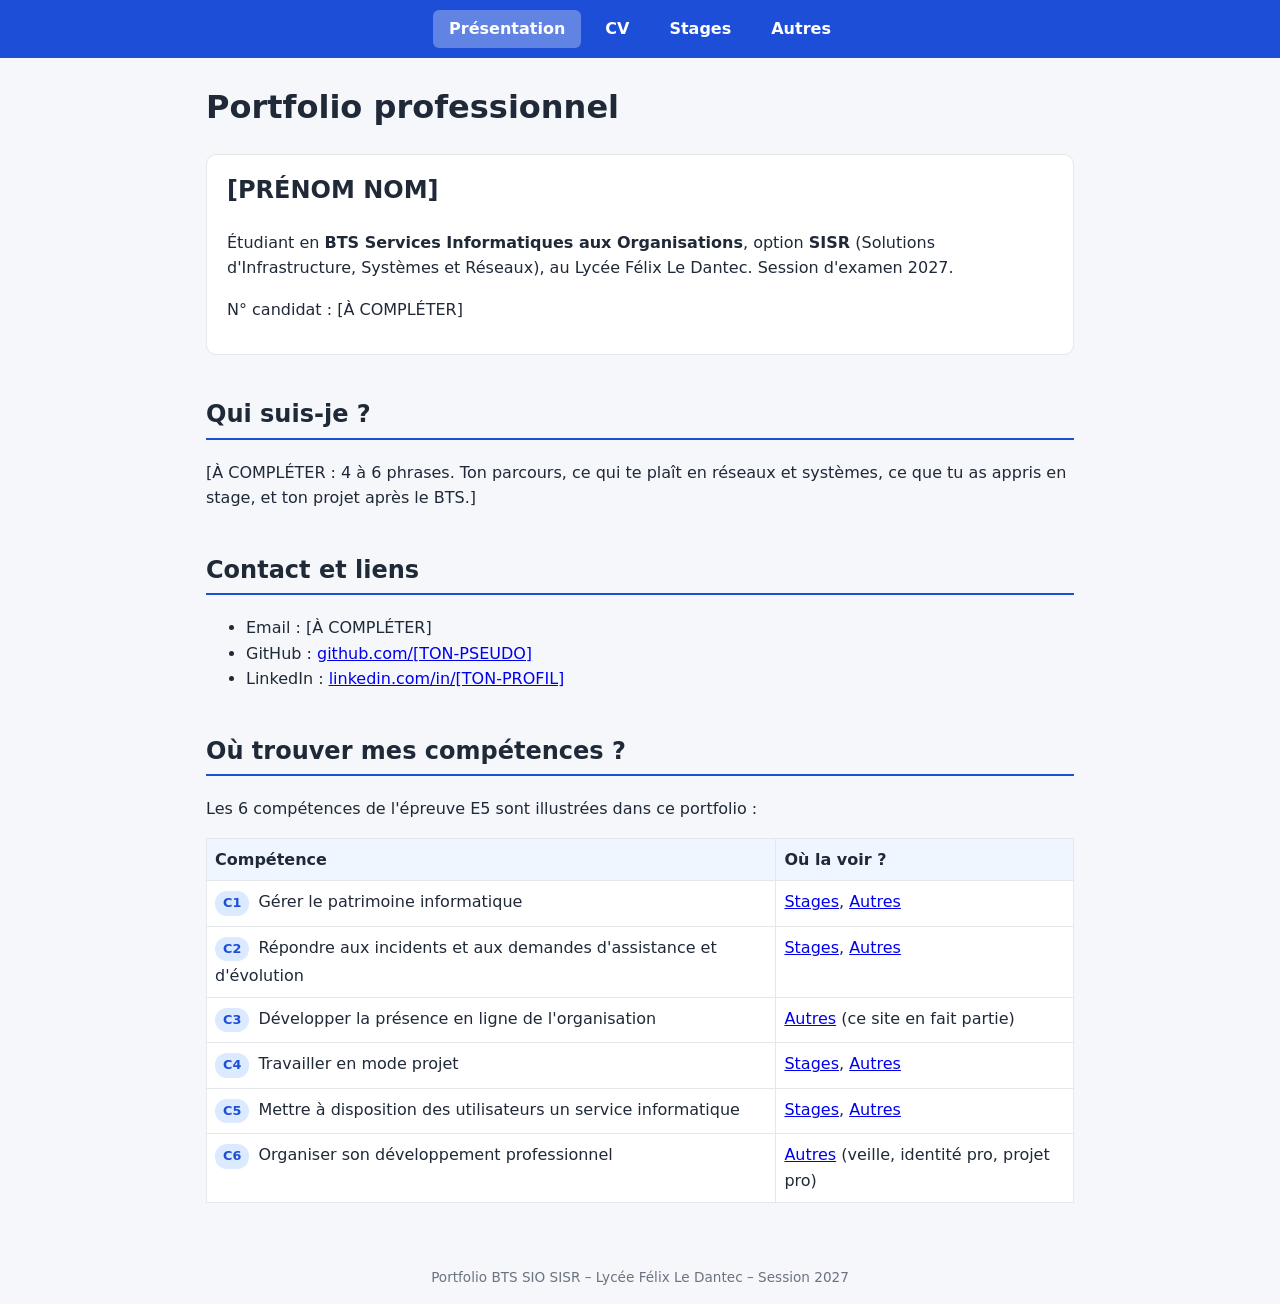
==== index.html @ 1176f327 "Add files via upload" ====
<!DOCTYPE html>
<!-- Page 1 : Présentation (page d'accueil du site GitHub Pages) -->
<html lang="fr">
<head>
  <meta charset="UTF-8">                                              <!-- accents corrects -->
  <meta name="viewport" content="width=device-width, initial-scale=1"> <!-- affichage mobile -->
  <title>Portfolio BTS SIO SISR – Présentation</title>
  <link rel="stylesheet" href="style.css">                             <!-- lie le fichier de style -->
</head>
<body>

  <!-- Barre de navigation : la même sur les 4 pages -->
  <nav>
    <a href="index.html" class="actif">Présentation</a>
    <a href="cv.html">CV</a>
    <a href="stages.html">Stages</a>
    <a href="autres.html">Autres</a>
  </nav>

  <main>
    <h1>Portfolio professionnel</h1>

    <!-- Bloc profil : photo + texte -->
    <section class="carte profil">
      <!-- Pour afficher ta photo : mets-la dans images/photo.jpg puis enlève les marques de commentaire autour de la ligne suivante -->
      <!-- <img class="photo" src="images/photo.jpg" alt="Photo de [PRÉNOM NOM]"> -->
      <div>
        <h2 style="border:none;margin:0;">[PRÉNOM NOM]</h2>
        <p>
          Étudiant en <strong>BTS Services Informatiques aux Organisations</strong>,
          option <strong>SISR</strong> (Solutions d'Infrastructure, Systèmes et Réseaux),
          au Lycée Félix Le Dantec. Session d'examen 2027.
        </p>
        <p>N° candidat : [À COMPLÉTER]</p>
      </div>
    </section>

    <h2>Qui suis-je ?</h2>
    <p>
      [À COMPLÉTER : 4 à 6 phrases. Ton parcours, ce qui te plaît en réseaux et systèmes,
      ce que tu as appris en stage, et ton projet après le BTS.]
    </p>

    <h2>Contact et liens</h2>
    <ul>
      <li>Email : [À COMPLÉTER]</li>
      <li>GitHub : <a href="https://github.com/[TON-PSEUDO]">github.com/[TON-PSEUDO]</a></li>
      <li>LinkedIn : <a href="https://www.linkedin.com/in/[TON-PROFIL]">linkedin.com/in/[TON-PROFIL]</a></li>
    </ul>

    <h2>Où trouver mes compétences ?</h2>
    <p>Les 6 compétences de l'épreuve E5 sont illustrées dans ce portfolio :</p>
    <div class="tableau-scroll">
      <table>
        <tr><th>Compétence</th><th>Où la voir ?</th></tr>
        <tr><td><span class="tag">C1</span> Gérer le patrimoine informatique</td><td><a href="stages.html">Stages</a>, <a href="autres.html">Autres</a></td></tr>
        <tr><td><span class="tag">C2</span> Répondre aux incidents et aux demandes d'assistance et d'évolution</td><td><a href="stages.html">Stages</a>, <a href="autres.html">Autres</a></td></tr>
        <tr><td><span class="tag">C3</span> Développer la présence en ligne de l'organisation</td><td><a href="autres.html">Autres</a> (ce site en fait partie)</td></tr>
        <tr><td><span class="tag">C4</span> Travailler en mode projet</td><td><a href="stages.html">Stages</a>, <a href="autres.html">Autres</a></td></tr>
        <tr><td><span class="tag">C5</span> Mettre à disposition des utilisateurs un service informatique</td><td><a href="stages.html">Stages</a>, <a href="autres.html">Autres</a></td></tr>
        <tr><td><span class="tag">C6</span> Organiser son développement professionnel</td><td><a href="autres.html">Autres</a> (veille, identité pro, projet pro)</td></tr>
      </table>
    </div>
  </main>

  <footer>Portfolio BTS SIO SISR – Lycée Félix Le Dantec – Session 2027</footer>
</body>
</html>
---- style.css ----
/* ===== Variables : les couleurs sont définies une seule fois ici ===== */
:root {
  --fond: #f5f7fa;          /* fond de la page */
  --carte: #ffffff;         /* fond des blocs */
  --texte: #1f2937;         /* couleur du texte */
  --accent: #1d4ed8;        /* bleu principal */
  --gris: #6b7280;          /* texte secondaire */
  --bordure: #e5e7eb;       /* traits fins */
}

/* ===== Réglages de base ===== */
* { box-sizing: border-box; }                 /* la taille inclut les marges internes */

body {
  margin: 0;                                  /* pas de marge autour de la page */
  font-family: system-ui, Arial, sans-serif;  /* police simple */
  background: var(--fond);
  color: var(--texte);
  line-height: 1.6;                           /* espace entre les lignes */
}

/* ===== Barre de navigation en haut ===== */
nav {
  position: sticky;                           /* reste visible quand on descend */
  top: 0;
  background: var(--accent);
  display: flex;                              /* les liens sont côte à côte */
  justify-content: center;                    /* centrés */
  flex-wrap: wrap;                            /* passent à la ligne sur petit écran */
  gap: 8px;
  padding: 10px 16px;
}

nav a {
  color: #fff;
  text-decoration: none;                      /* pas de soulignement */
  padding: 6px 16px;
  border-radius: 6px;
  font-weight: 600;
}

nav a:hover { background: rgba(255, 255, 255, 0.2); }   /* survol */
nav a.actif { background: rgba(255, 255, 255, 0.3); }   /* page en cours */

/* ===== Contenu centré ===== */
main {
  max-width: 900px;                           /* largeur maximale */
  margin: 0 auto;                             /* centré */
  padding: 24px 16px 48px;
}

h1 { margin-top: 0; }
h2 { border-bottom: 2px solid var(--accent); padding-bottom: 4px; margin-top: 40px; }

/* ===== Blocs (cartes) ===== */
.carte {
  background: var(--carte);
  border: 1px solid var(--bordure);
  border-radius: 10px;
  padding: 16px 20px;
  margin: 16px 0;
}

.carte h3 { margin: 0 0 4px; }
.periode { color: var(--gris); font-size: 0.9rem; margin: 0 0 8px; }

/* ===== Étiquettes de compétences (C1 à C6) ===== */
.tag {
  display: inline-block;
  background: #dbeafe;
  color: var(--accent);
  font-size: 0.8rem;
  font-weight: 600;
  padding: 2px 8px;
  border-radius: 12px;
  margin: 2px 4px 2px 0;
}

/* ===== Présentation : photo + texte ===== */
.profil {
  display: flex;
  gap: 24px;
  align-items: center;
  flex-wrap: wrap;
}

.photo {
  width: 160px;
  height: 160px;
  border-radius: 50%;                         /* photo ronde */
  object-fit: cover;                          /* ne déforme pas l'image */
  background: var(--bordure);
}

/* ===== Tableaux ===== */
.tableau-scroll { overflow-x: auto; }         /* défilement horizontal si trop large */

table { border-collapse: collapse; width: 100%; background: var(--carte); }
th, td { border: 1px solid var(--bordure); padding: 8px; text-align: left; vertical-align: top; }
th { background: #eff6ff; }
td.oui { text-align: center; color: var(--accent); font-weight: 700; }

/* ===== Pied de page ===== */
footer { text-align: center; color: var(--gris); padding: 16px; font-size: 0.85rem; }
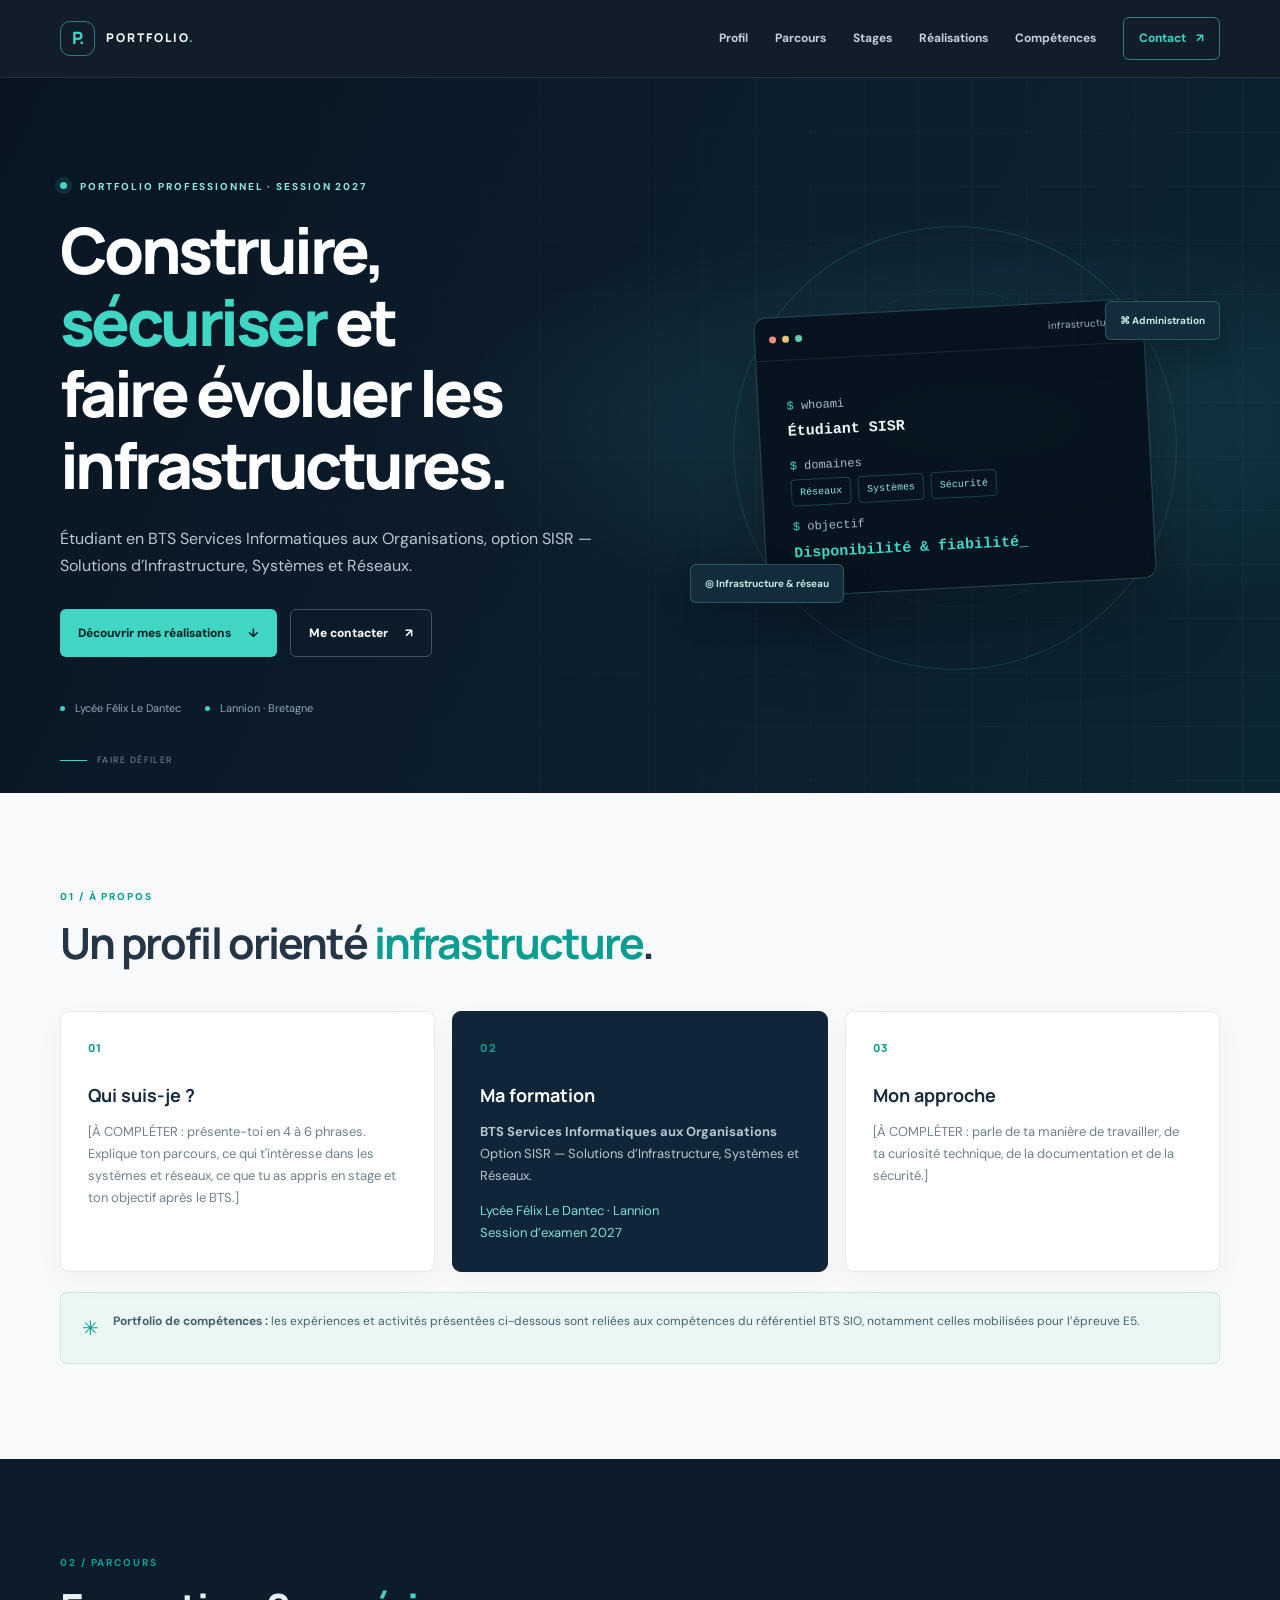
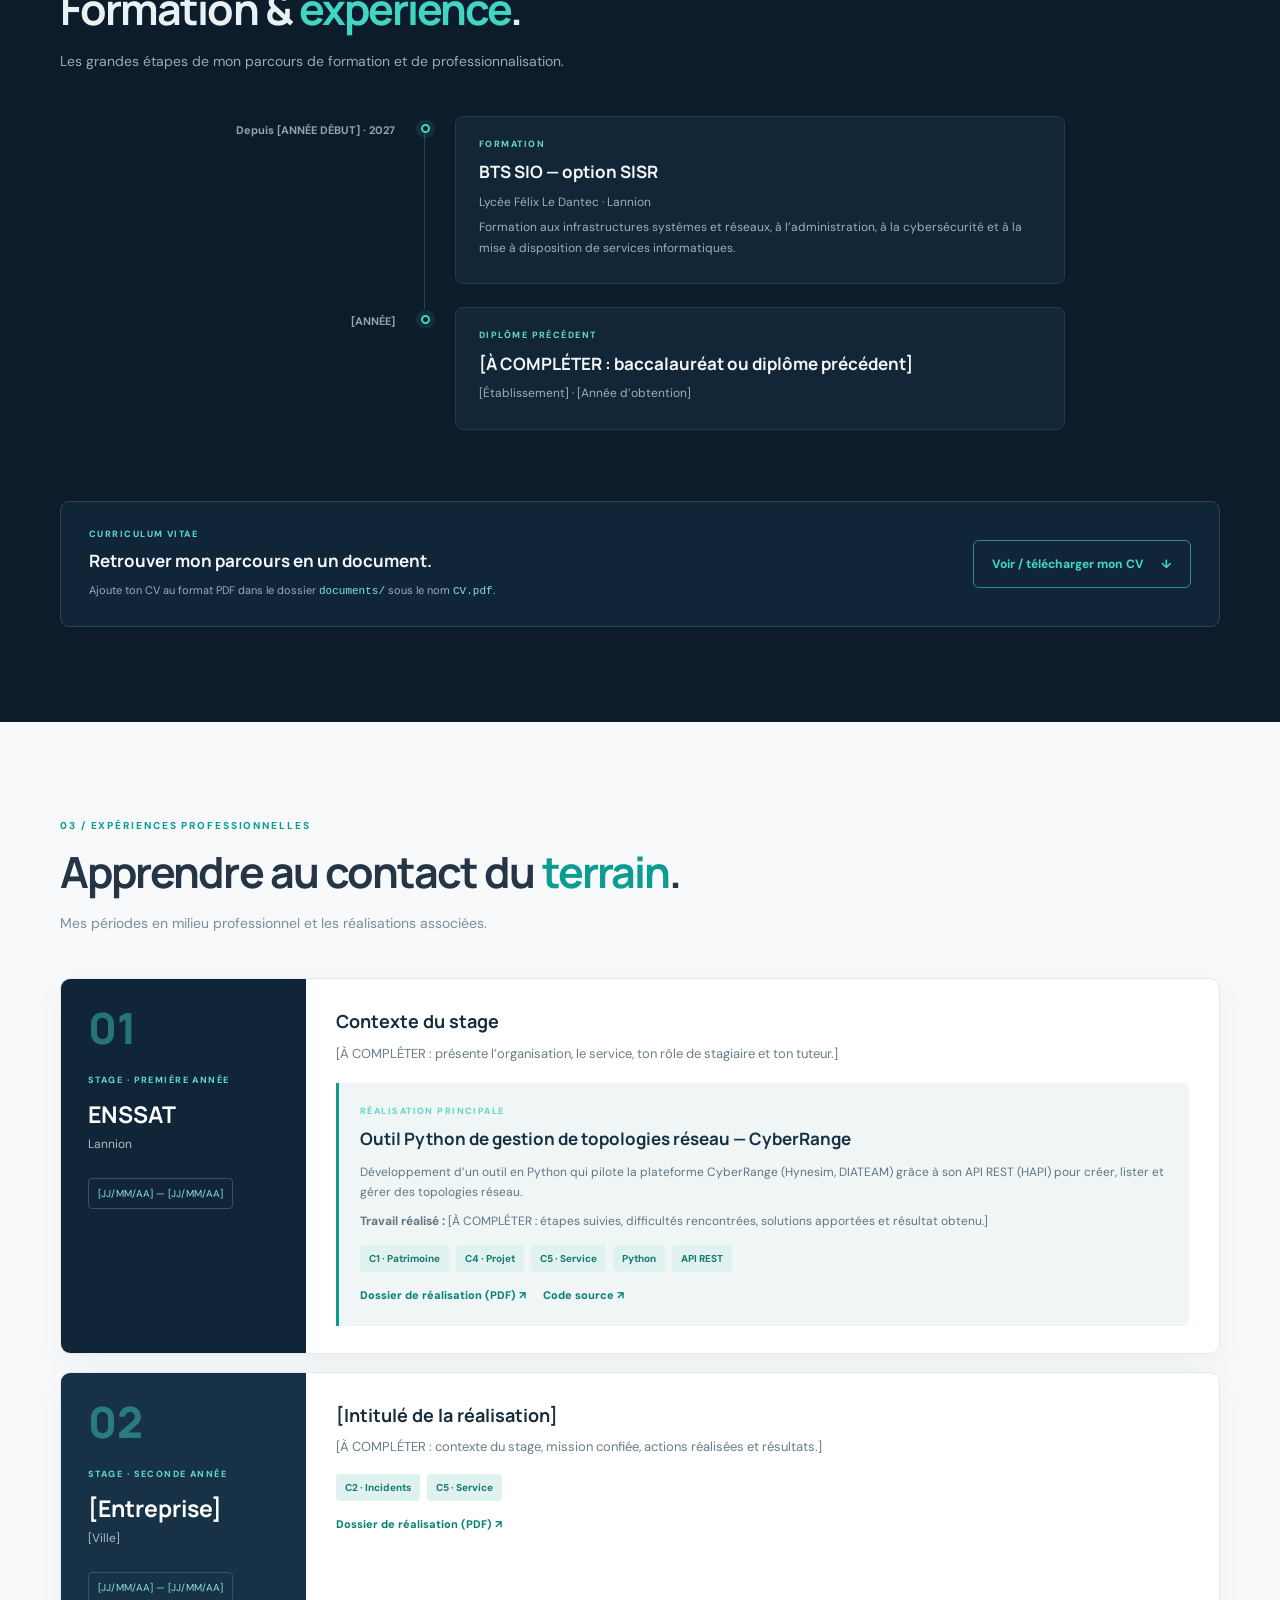
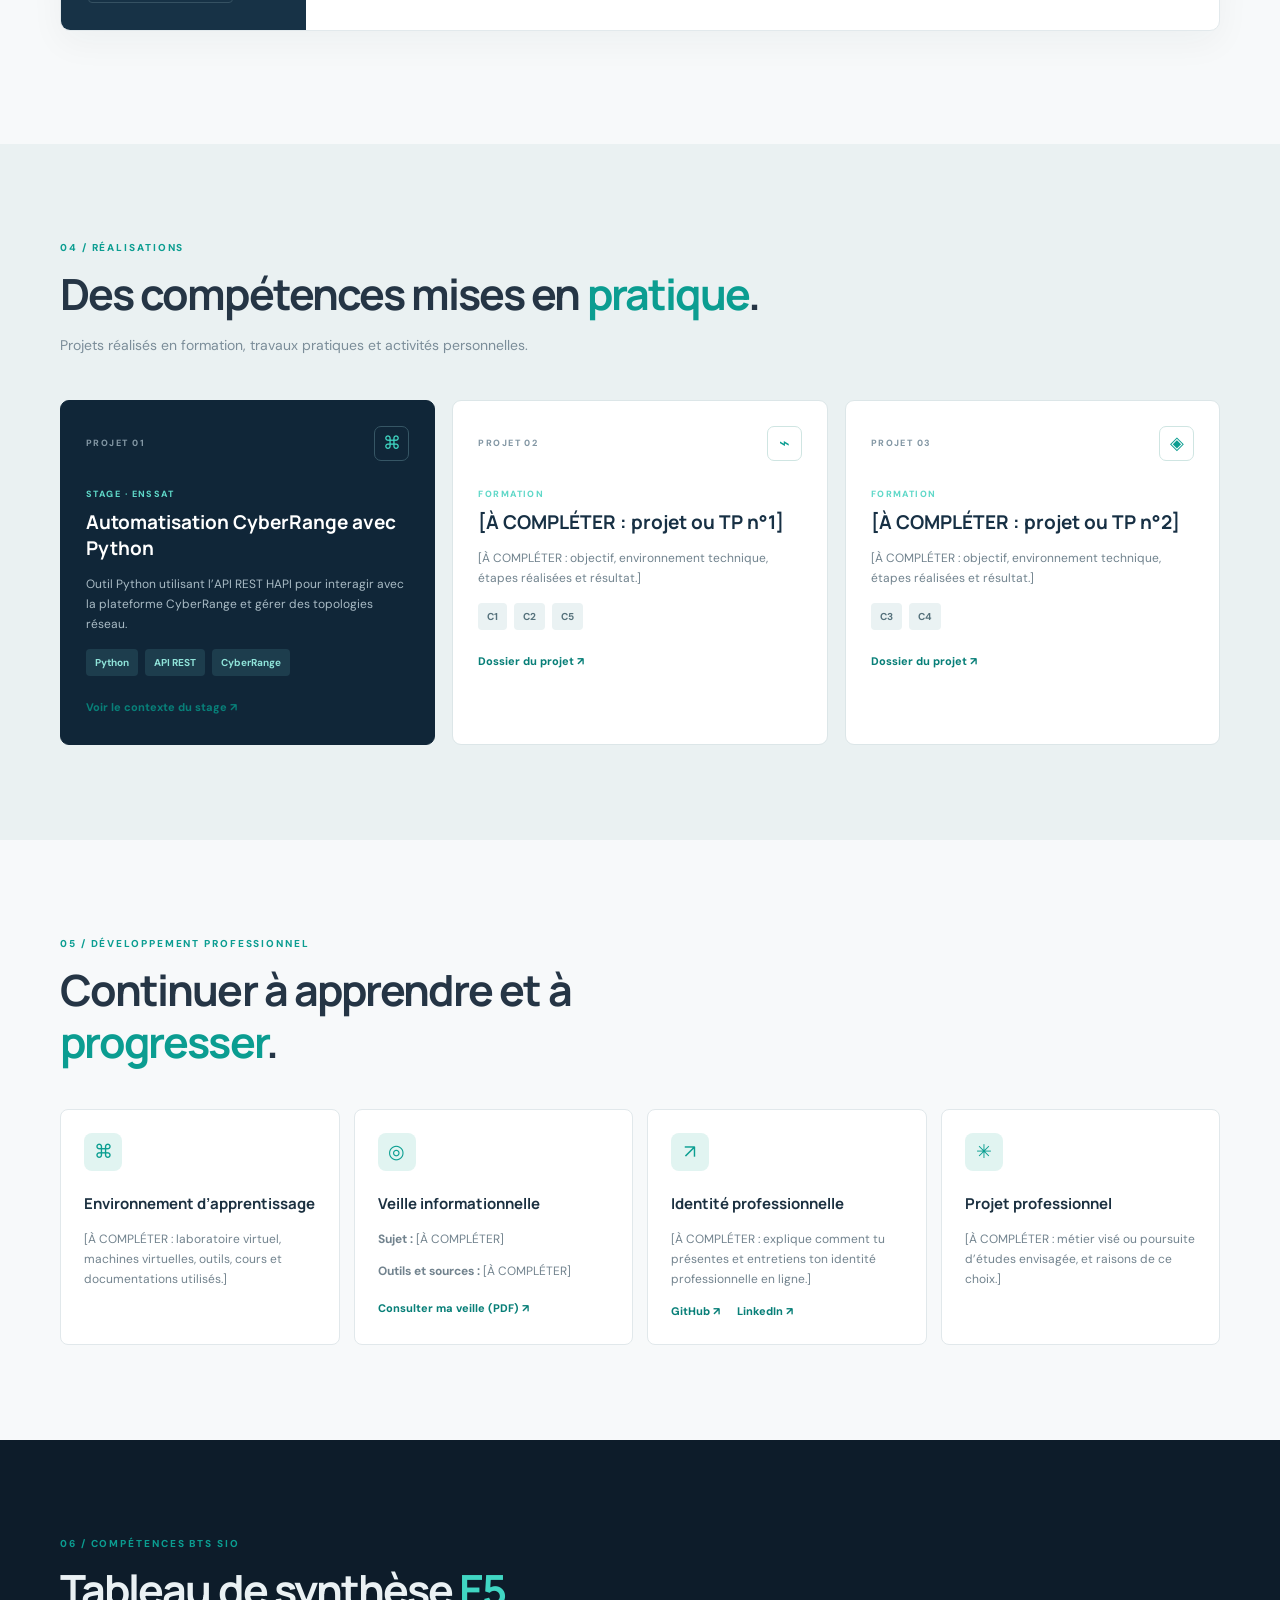
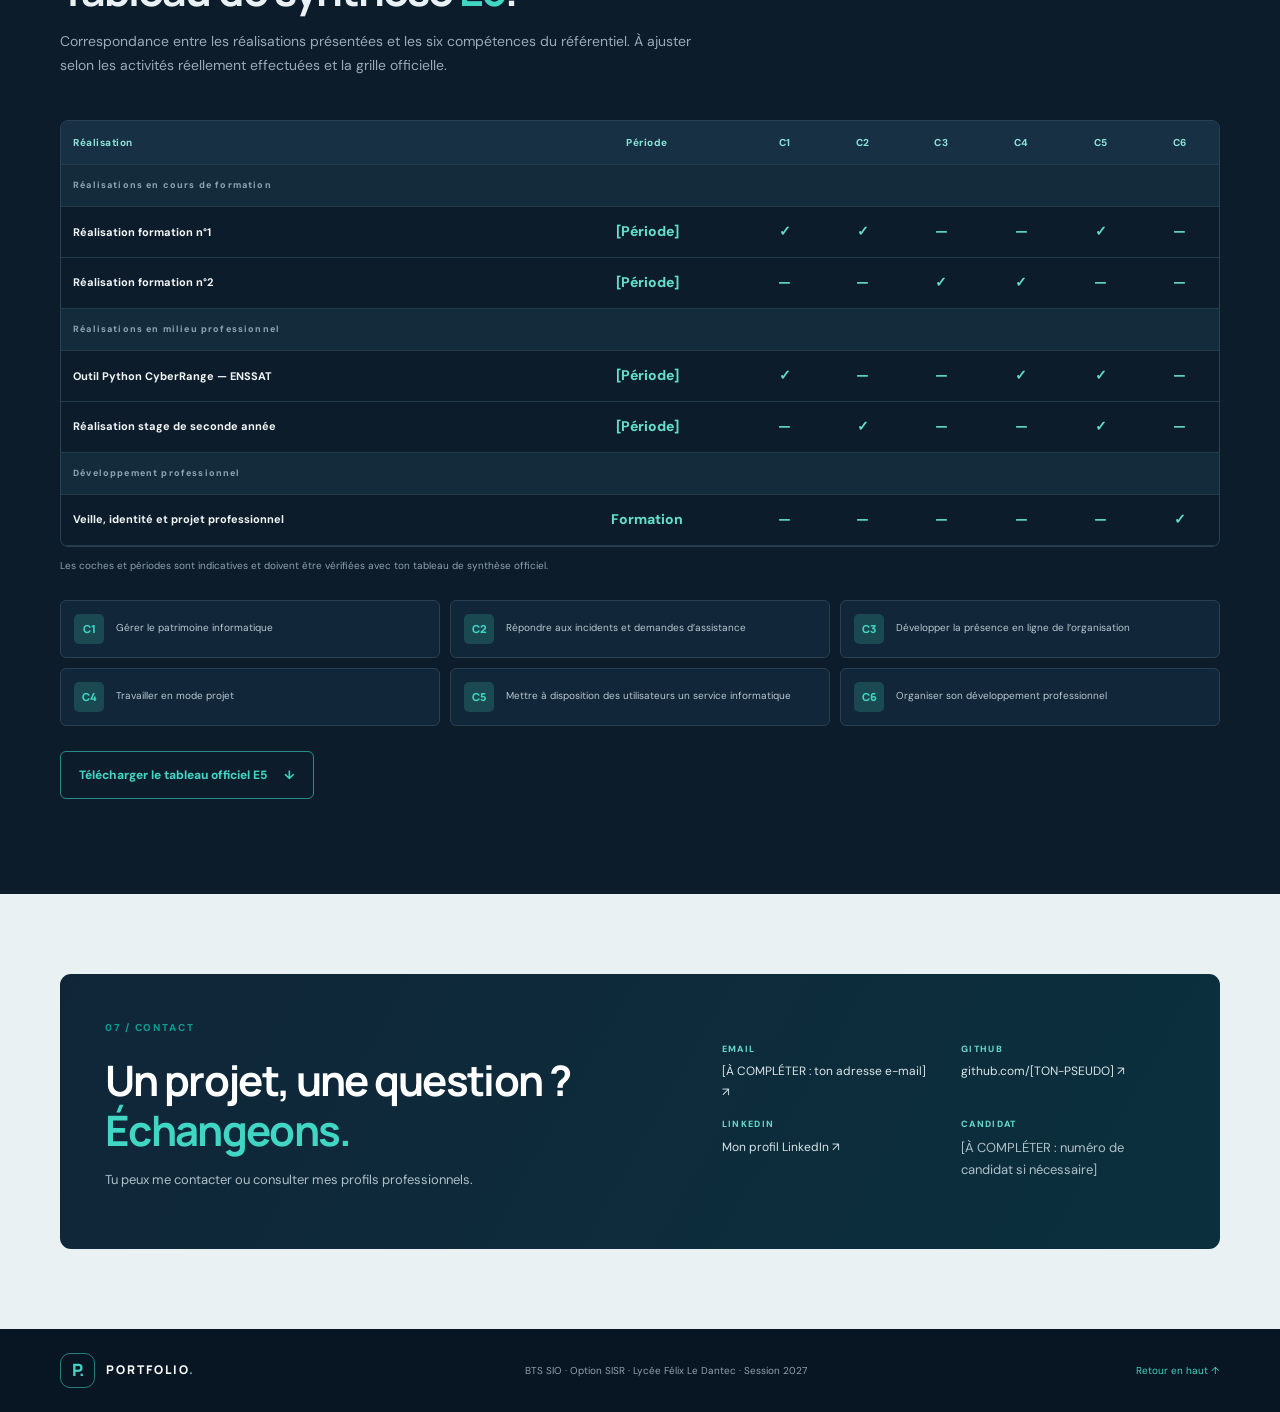
==== commit 757f73d9: "Add files via upload" ====
--- a/index.html
+++ b/index.html
@@ -1,68 +1,162 @@
-<!DOCTYPE html>
-<!-- Page 1 : Présentation (page d'accueil du site GitHub Pages) -->
+<!doctype html>
 <html lang="fr">
 <head>
-  <meta charset="UTF-8">                                              <!-- accents corrects -->
-  <meta name="viewport" content="width=device-width, initial-scale=1"> <!-- affichage mobile -->
-  <title>Portfolio BTS SIO SISR – Présentation</title>
-  <link rel="stylesheet" href="style.css">                             <!-- lie le fichier de style -->
+  <meta charset="utf-8">
+  <meta name="viewport" content="width=device-width, initial-scale=1">
+  <meta name="description" content="Portfolio professionnel BTS SIO option SISR — présentation, compétences et réalisations.">
+  <meta name="theme-color" content="#0b1724">
+  <title>Portfolio | BTS SIO SISR</title>
+  <link rel="preconnect" href="https://fonts.googleapis.com">
+  <link rel="preconnect" href="https://fonts.gstatic.com" crossorigin>
+  <link href="https://fonts.googleapis.com/css2?family=DM+Sans:wght@400;500;600;700&family=Manrope:wght@400;500;600;700;800&display=swap" rel="stylesheet">
+  <link rel="stylesheet" href="style.css">
 </head>
 <body>
-
-  <!-- Barre de navigation : la même sur les 4 pages -->
-  <nav>
-    <a href="index.html" class="actif">Présentation</a>
-    <a href="cv.html">CV</a>
-    <a href="stages.html">Stages</a>
-    <a href="autres.html">Autres</a>
-  </nav>
+  <header class="topbar">
+    <a class="brand" href="#accueil" aria-label="Retour à l'accueil"><span class="brand-mark">P.</span><span>PORTFOLIO<span class="brand-dot">.</span></span></a>
+    <button class="menu-toggle" aria-label="Ouvrir le menu" aria-expanded="false" aria-controls="main-nav"><span></span><span></span><span></span></button>
+    <nav id="main-nav" class="nav-links" aria-label="Navigation principale">
+      <a href="#profil">Profil</a><a href="#parcours">Parcours</a><a href="#experiences">Stages</a><a href="#realisations">Réalisations</a><a href="#competences">Compétences</a><a href="#contact" class="nav-contact">Contact <span>↗</span></a>
+    </nav>
+  </header>
 
   <main>
-    <h1>Portfolio professionnel</h1>
+    <section class="hero" id="accueil">
+      <div class="hero-content">
+        <p class="eyebrow"><span class="pulse"></span> PORTFOLIO PROFESSIONNEL · SESSION 2027</p>
+        <h1>Construire,<br><span>sécuriser</span> et<br>faire évoluer les infrastructures.</h1>
+        <p class="hero-lead">Étudiant en BTS Services Informatiques aux Organisations, option SISR — Solutions d’Infrastructure, Systèmes et Réseaux.</p>
+        <div class="hero-actions">
+          <a class="button button-primary" href="#realisations">Découvrir mes réalisations <span>↓</span></a>
+          <a class="button button-ghost" href="#contact">Me contacter <span>↗</span></a>
+        </div>
+        <div class="hero-meta"><span><i></i> Lycée Félix Le Dantec</span><span><i></i> Lannion · Bretagne</span></div>
+      </div>
+      <div class="hero-art" aria-hidden="true">
+        <div class="orbit orbit-one"></div><div class="orbit orbit-two"></div>
+        <div class="terminal">
+          <div class="terminal-head"><span></span><span></span><span></span><b>infrastructure.sh</b></div>
+          <div class="terminal-body">
+            <p><em>$</em> whoami</p><strong>Étudiant SISR</strong>
+            <p><em>$</em> domaines</p><div class="terminal-tags"><span>Réseaux</span><span>Systèmes</span><span>Sécurité</span></div>
+            <p><em>$</em> objectif</p><strong class="terminal-green">Disponibilité &amp; fiabilité_</strong>
+          </div>
+        </div>
+        <div class="floating-chip chip-top">⌘ Administration</div>
+        <div class="floating-chip chip-bottom">◎ Infrastructure &amp; réseau</div>
+      </div>
+      <a class="scroll-cue" href="#profil"><span></span> FAIRE DÉFILER</a>
+    </section>
 
-    <!-- Bloc profil : photo + texte -->
-    <section class="carte profil">
-      <!-- Pour afficher ta photo : mets-la dans images/photo.jpg puis enlève les marques de commentaire autour de la ligne suivante -->
-      <!-- <img class="photo" src="images/photo.jpg" alt="Photo de [PRÉNOM NOM]"> -->
-      <div>
-        <h2 style="border:none;margin:0;">[PRÉNOM NOM]</h2>
-        <p>
-          Étudiant en <strong>BTS Services Informatiques aux Organisations</strong>,
-          option <strong>SISR</strong> (Solutions d'Infrastructure, Systèmes et Réseaux),
-          au Lycée Félix Le Dantec. Session d'examen 2027.
-        </p>
-        <p>N° candidat : [À COMPLÉTER]</p>
+    <section class="section section-light" id="profil">
+      <div class="container">
+        <div class="section-heading"><p class="eyebrow">01 / À PROPOS</p><h2>Un profil orienté <span>infrastructure</span>.</h2></div>
+        <div class="about-grid">
+          <article class="about-card">
+            <div class="about-icon">01</div><h3>Qui suis-je ?</h3>
+            <p>[À COMPLÉTER : présente-toi en 4 à 6 phrases. Explique ton parcours, ce qui t'intéresse dans les systèmes et réseaux, ce que tu as appris en stage et ton objectif après le BTS.]</p>
+          </article>
+          <article class="about-card about-card-accent">
+            <div class="about-icon">02</div><h3>Ma formation</h3>
+            <p><strong>BTS Services Informatiques aux Organisations</strong><br>Option SISR — Solutions d’Infrastructure, Systèmes et Réseaux.</p>
+            <p class="muted">Lycée Félix Le Dantec · Lannion<br>Session d’examen 2027</p>
+          </article>
+          <article class="about-card">
+            <div class="about-icon">03</div><h3>Mon approche</h3>
+            <p>[À COMPLÉTER : parle de ta manière de travailler, de ta curiosité technique, de la documentation et de la sécurité.]</p>
+          </article>
+        </div>
+        <div class="notice"><span>✳</span><p><strong>Portfolio de compétences :</strong> les expériences et activités présentées ci-dessous sont reliées aux compétences du référentiel BTS SIO, notamment celles mobilisées pour l’épreuve E5.</p></div>
       </div>
     </section>
 
-    <h2>Qui suis-je ?</h2>
-    <p>
-      [À COMPLÉTER : 4 à 6 phrases. Ton parcours, ce qui te plaît en réseaux et systèmes,
-      ce que tu as appris en stage, et ton projet après le BTS.]
-    </p>
+    <section class="section section-dark" id="parcours">
+      <div class="container">
+        <div class="section-heading"><p class="eyebrow">02 / PARCOURS</p><h2>Formation &amp; <span>expérience</span>.</h2><p class="section-intro">Les grandes étapes de mon parcours de formation et de professionnalisation.</p></div>
+        <div class="timeline">
+          <article class="timeline-item"><div class="timeline-date">Depuis [ANNÉE DÉBUT] · 2027</div><div class="timeline-dot"></div><div class="timeline-card"><span class="mini-label">FORMATION</span><h3>BTS SIO — option SISR</h3><p>Lycée Félix Le Dantec · Lannion</p><p>Formation aux infrastructures systèmes et réseaux, à l’administration, à la cybersécurité et à la mise à disposition de services informatiques.</p></div></article>
+          <article class="timeline-item"><div class="timeline-date">[ANNÉE]</div><div class="timeline-dot"></div><div class="timeline-card"><span class="mini-label">DIPLÔME PRÉCÉDENT</span><h3>[À COMPLÉTER : baccalauréat ou diplôme précédent]</h3><p>[Établissement] · [Année d’obtention]</p></div></article>
+        </div>
+        <div class="cv-strip"><div><span class="mini-label">CURRICULUM VITAE</span><h3>Retrouver mon parcours en un document.</h3><p>Ajoute ton CV au format PDF dans le dossier <code>documents/</code> sous le nom <code>CV.pdf</code>.</p></div><a class="button button-outline" href="documents/CV.pdf">Voir / télécharger mon CV <span>↓</span></a></div>
+      </div>
+    </section>
 
-    <h2>Contact et liens</h2>
-    <ul>
-      <li>Email : [À COMPLÉTER]</li>
-      <li>GitHub : <a href="https://github.com/[TON-PSEUDO]">github.com/[TON-PSEUDO]</a></li>
-      <li>LinkedIn : <a href="https://www.linkedin.com/in/[TON-PROFIL]">linkedin.com/in/[TON-PROFIL]</a></li>
-    </ul>
+    <section class="section section-light" id="experiences">
+      <div class="container">
+        <div class="section-heading"><p class="eyebrow">03 / EXPÉRIENCES PROFESSIONNELLES</p><h2>Apprendre au contact du <span>terrain</span>.</h2><p class="section-intro">Mes périodes en milieu professionnel et les réalisations associées.</p></div>
+        <div class="experience-card">
+          <div class="experience-side"><span class="stage-number">01</span><span class="mini-label">STAGE · PREMIÈRE ANNÉE</span><h3>ENSSAT</h3><p>Lannion</p><div class="date-pill">[JJ/MM/AA] — [JJ/MM/AA]</div></div>
+          <div class="experience-main"><h3>Contexte du stage</h3><p>[À COMPLÉTER : présente l’organisation, le service, ton rôle de stagiaire et ton tuteur.]</p><div class="project-highlight"><span class="mini-label">RÉALISATION PRINCIPALE</span><h3>Outil Python de gestion de topologies réseau — CyberRange</h3><p>Développement d’un outil en Python qui pilote la plateforme CyberRange (Hynesim, DIATEAM) grâce à son API REST (HAPI) pour créer, lister et gérer des topologies réseau.</p><p><strong>Travail réalisé :</strong> [À COMPLÉTER : étapes suivies, difficultés rencontrées, solutions apportées et résultat obtenu.]</p><div class="tags"><span>C1 · Patrimoine</span><span>C4 · Projet</span><span>C5 · Service</span><span>Python</span><span>API REST</span></div><div class="resource-links"><a href="documents/stage1-cyberrange-dossier.pdf">Dossier de réalisation (PDF) ↗</a><a href="documents/stage1-cyberrange-code.zip">Code source ↗</a></div></div></div>
+        </div>
+        <div class="experience-card experience-card-next">
+          <div class="experience-side"><span class="stage-number">02</span><span class="mini-label">STAGE · SECONDE ANNÉE</span><h3>[Entreprise]</h3><p>[Ville]</p><div class="date-pill">[JJ/MM/AA] — [JJ/MM/AA]</div></div>
+          <div class="experience-main"><h3>[Intitulé de la réalisation]</h3><p>[À COMPLÉTER : contexte du stage, mission confiée, actions réalisées et résultats.]</p><div class="tags"><span>C2 · Incidents</span><span>C5 · Service</span></div><div class="resource-links"><a href="documents/stage2-realisation-dossier.pdf">Dossier de réalisation (PDF) ↗</a></div></div>
+        </div>
+      </div>
+    </section>
 
-    <h2>Où trouver mes compétences ?</h2>
-    <p>Les 6 compétences de l'épreuve E5 sont illustrées dans ce portfolio :</p>
-    <div class="tableau-scroll">
-      <table>
-        <tr><th>Compétence</th><th>Où la voir ?</th></tr>
-        <tr><td><span class="tag">C1</span> Gérer le patrimoine informatique</td><td><a href="stages.html">Stages</a>, <a href="autres.html">Autres</a></td></tr>
-        <tr><td><span class="tag">C2</span> Répondre aux incidents et aux demandes d'assistance et d'évolution</td><td><a href="stages.html">Stages</a>, <a href="autres.html">Autres</a></td></tr>
-        <tr><td><span class="tag">C3</span> Développer la présence en ligne de l'organisation</td><td><a href="autres.html">Autres</a> (ce site en fait partie)</td></tr>
-        <tr><td><span class="tag">C4</span> Travailler en mode projet</td><td><a href="stages.html">Stages</a>, <a href="autres.html">Autres</a></td></tr>
-        <tr><td><span class="tag">C5</span> Mettre à disposition des utilisateurs un service informatique</td><td><a href="stages.html">Stages</a>, <a href="autres.html">Autres</a></td></tr>
-        <tr><td><span class="tag">C6</span> Organiser son développement professionnel</td><td><a href="autres.html">Autres</a> (veille, identité pro, projet pro)</td></tr>
-      </table>
-    </div>
+    <section class="section section-tint" id="realisations">
+      <div class="container">
+        <div class="section-heading"><p class="eyebrow">04 / RÉALISATIONS</p><h2>Des compétences mises en <span>pratique</span>.</h2><p class="section-intro">Projets réalisés en formation, travaux pratiques et activités personnelles.</p></div>
+        <div class="project-grid">
+          <article class="project-card project-featured"><div class="project-top"><span class="project-index">PROJET 01</span><span class="project-symbol">⌘</span></div><span class="mini-label">STAGE · ENSSAT</span><h3>Automatisation CyberRange avec Python</h3><p>Outil Python utilisant l’API REST HAPI pour interagir avec la plateforme CyberRange et gérer des topologies réseau.</p><div class="tags"><span>Python</span><span>API REST</span><span>CyberRange</span></div><a href="#experiences" class="text-link">Voir le contexte du stage ↗</a></article>
+          <article class="project-card"><div class="project-top"><span class="project-index">PROJET 02</span><span class="project-symbol">⌁</span></div><span class="mini-label">FORMATION</span><h3>[À COMPLÉTER : projet ou TP n°1]</h3><p>[À COMPLÉTER : objectif, environnement technique, étapes réalisées et résultat.]</p><div class="tags"><span>C1</span><span>C2</span><span>C5</span></div><a href="documents/formation1-dossier.pdf" class="text-link">Dossier du projet ↗</a></article>
+          <article class="project-card"><div class="project-top"><span class="project-index">PROJET 03</span><span class="project-symbol">◈</span></div><span class="mini-label">FORMATION</span><h3>[À COMPLÉTER : projet ou TP n°2]</h3><p>[À COMPLÉTER : objectif, environnement technique, étapes réalisées et résultat.]</p><div class="tags"><span>C3</span><span>C4</span></div><a href="documents/formation2-dossier.pdf" class="text-link">Dossier du projet ↗</a></article>
+        </div>
+      </div>
+    </section>
+
+    <section class="section section-light" id="developpement">
+      <div class="container">
+        <div class="section-heading"><p class="eyebrow">05 / DÉVELOPPEMENT PROFESSIONNEL</p><h2>Continuer à apprendre et à <span>progresser</span>.</h2></div>
+        <div class="development-grid">
+          <article class="development-card"><div class="development-icon">⌘</div><h3>Environnement d’apprentissage</h3><p>[À COMPLÉTER : laboratoire virtuel, machines virtuelles, outils, cours et documentations utilisés.]</p></article>
+          <article class="development-card"><div class="development-icon">◎</div><h3>Veille informationnelle</h3><p><strong>Sujet :</strong> [À COMPLÉTER]</p><p><strong>Outils et sources :</strong> [À COMPLÉTER]</p><a href="documents/veille.pdf" class="text-link">Consulter ma veille (PDF) ↗</a></article>
+          <article class="development-card"><div class="development-icon">↗</div><h3>Identité professionnelle</h3><p>[À COMPLÉTER : explique comment tu présentes et entretiens ton identité professionnelle en ligne.]</p><div class="resource-links"><a href="https://github.com/[TON-PSEUDO]">GitHub ↗</a><a href="https://www.linkedin.com/in/[TON-PROFIL]">LinkedIn ↗</a></div></article>
+          <article class="development-card"><div class="development-icon">✳</div><h3>Projet professionnel</h3><p>[À COMPLÉTER : métier visé ou poursuite d’études envisagée, et raisons de ce choix.]</p></article>
+        </div>
+      </div>
+    </section>
+
+    <section class="section section-dark" id="competences">
+      <div class="container">
+        <div class="section-heading"><p class="eyebrow">06 / COMPÉTENCES BTS SIO</p><h2>Tableau de synthèse <span>E5</span>.</h2><p class="section-intro">Correspondance entre les réalisations présentées et les six compétences du référentiel. À ajuster selon les activités réellement effectuées et la grille officielle.</p></div>
+        <div class="table-wrap"><table><thead><tr><th>Réalisation</th><th>Période</th><th>C1</th><th>C2</th><th>C3</th><th>C4</th><th>C5</th><th>C6</th></tr></thead><tbody>
+          <tr class="table-group"><td colspan="8">Réalisations en cours de formation</td></tr>
+          <tr><td><a href="#realisations">Réalisation formation n°1</a></td><td>[Période]</td><td>✓</td><td>✓</td><td>—</td><td>—</td><td>✓</td><td>—</td></tr>
+          <tr><td><a href="#realisations">Réalisation formation n°2</a></td><td>[Période]</td><td>—</td><td>—</td><td>✓</td><td>✓</td><td>—</td><td>—</td></tr>
+          <tr class="table-group"><td colspan="8">Réalisations en milieu professionnel</td></tr>
+          <tr><td><a href="#experiences">Outil Python CyberRange — ENSSAT</a></td><td>[Période]</td><td>✓</td><td>—</td><td>—</td><td>✓</td><td>✓</td><td>—</td></tr>
+          <tr><td><a href="#experiences">Réalisation stage de seconde année</a></td><td>[Période]</td><td>—</td><td>✓</td><td>—</td><td>—</td><td>✓</td><td>—</td></tr>
+          <tr class="table-group"><td colspan="8">Développement professionnel</td></tr>
+          <tr><td><a href="#developpement">Veille, identité et projet professionnel</a></td><td>Formation</td><td>—</td><td>—</td><td>—</td><td>—</td><td>—</td><td>✓</td></tr>
+        </tbody></table></div>
+        <p class="table-note">Les coches et périodes sont indicatives et doivent être vérifiées avec ton tableau de synthèse officiel.</p>
+        <div class="skill-grid">
+          <div><b>C1</b><span>Gérer le patrimoine informatique</span></div><div><b>C2</b><span>Répondre aux incidents et demandes d’assistance</span></div><div><b>C3</b><span>Développer la présence en ligne de l’organisation</span></div><div><b>C4</b><span>Travailler en mode projet</span></div><div><b>C5</b><span>Mettre à disposition des utilisateurs un service informatique</span></div><div><b>C6</b><span>Organiser son développement professionnel</span></div>
+        </div>
+        <a class="button button-outline synthesis-link" href="documents/tableau-de-synthese-E5.pdf">Télécharger le tableau officiel E5 <span>↓</span></a>
+      </div>
+    </section>
+
+    <section class="section section-contact" id="contact">
+      <div class="container contact-panel"><div><p class="eyebrow">07 / CONTACT</p><h2>Un projet, une question ?<br><span>Échangeons.</span></h2><p>Tu peux me contacter ou consulter mes profils professionnels.</p></div><div class="contact-links"><p><span>EMAIL</span><a href="mailto:[TON-EMAIL]">[À COMPLÉTER : ton adresse e-mail] ↗</a></p><p><span>GITHUB</span><a href="https://github.com/[TON-PSEUDO]">github.com/[TON-PSEUDO] ↗</a></p><p><span>LINKEDIN</span><a href="https://www.linkedin.com/in/[TON-PROFIL]">Mon profil LinkedIn ↗</a></p><p><span>CANDIDAT</span>[À COMPLÉTER : numéro de candidat si nécessaire]</p></div></div></div>
+    </section>
   </main>
 
-  <footer>Portfolio BTS SIO SISR – Lycée Félix Le Dantec – Session 2027</footer>
+  <footer><div class="container footer-inner"><a class="brand" href="#accueil"><span class="brand-mark">P.</span><span>PORTFOLIO<span class="brand-dot">.</span></span></a><p>BTS SIO · Option SISR · Lycée Félix Le Dantec · Session 2027</p><a href="#accueil" class="back-top">Retour en haut ↑</a></div></footer>
+  <script>
+    const toggle = document.querySelector('.menu-toggle');
+    const menu = document.querySelector('.nav-links');
+    toggle.addEventListener('click', () => {
+      const open = toggle.getAttribute('aria-expanded') === 'true';
+      toggle.setAttribute('aria-expanded', String(!open));
+      menu.classList.toggle('is-open', !open);
+    });
+    menu.querySelectorAll('a').forEach(link => link.addEventListener('click', () => {
+      menu.classList.remove('is-open');
+      toggle.setAttribute('aria-expanded', 'false');
+    }));
+  </script>
 </body>
 </html>
--- a/style.css
+++ b/style.css
@@ -1,104 +1,147 @@
-/* ===== Variables : les couleurs sont définies une seule fois ici ===== */
-:root {
-  --fond: #f5f7fa;          /* fond de la page */
-  --carte: #ffffff;         /* fond des blocs */
-  --texte: #1f2937;         /* couleur du texte */
-  --accent: #1d4ed8;        /* bleu principal */
-  --gris: #6b7280;          /* texte secondaire */
-  --bordure: #e5e7eb;       /* traits fins */
-}
-
-/* ===== Réglages de base ===== */
-* { box-sizing: border-box; }                 /* la taille inclut les marges internes */
-
-body {
-  margin: 0;                                  /* pas de marge autour de la page */
-  font-family: system-ui, Arial, sans-serif;  /* police simple */
-  background: var(--fond);
-  color: var(--texte);
-  line-height: 1.6;                           /* espace entre les lignes */
-}
-
-/* ===== Barre de navigation en haut ===== */
-nav {
-  position: sticky;                           /* reste visible quand on descend */
-  top: 0;
-  background: var(--accent);
-  display: flex;                              /* les liens sont côte à côte */
-  justify-content: center;                    /* centrés */
-  flex-wrap: wrap;                            /* passent à la ligne sur petit écran */
-  gap: 8px;
-  padding: 10px 16px;
-}
-
-nav a {
-  color: #fff;
-  text-decoration: none;                      /* pas de soulignement */
-  padding: 6px 16px;
-  border-radius: 6px;
-  font-weight: 600;
-}
-
-nav a:hover { background: rgba(255, 255, 255, 0.2); }   /* survol */
-nav a.actif { background: rgba(255, 255, 255, 0.3); }   /* page en cours */
-
-/* ===== Contenu centré ===== */
-main {
-  max-width: 900px;                           /* largeur maximale */
-  margin: 0 auto;                             /* centré */
-  padding: 24px 16px 48px;
-}
-
-h1 { margin-top: 0; }
-h2 { border-bottom: 2px solid var(--accent); padding-bottom: 4px; margin-top: 40px; }
-
-/* ===== Blocs (cartes) ===== */
-.carte {
-  background: var(--carte);
-  border: 1px solid var(--bordure);
-  border-radius: 10px;
-  padding: 16px 20px;
-  margin: 16px 0;
-}
-
-.carte h3 { margin: 0 0 4px; }
-.periode { color: var(--gris); font-size: 0.9rem; margin: 0 0 8px; }
-
-/* ===== Étiquettes de compétences (C1 à C6) ===== */
-.tag {
-  display: inline-block;
-  background: #dbeafe;
-  color: var(--accent);
-  font-size: 0.8rem;
-  font-weight: 600;
-  padding: 2px 8px;
-  border-radius: 12px;
-  margin: 2px 4px 2px 0;
-}
-
-/* ===== Présentation : photo + texte ===== */
-.profil {
-  display: flex;
-  gap: 24px;
-  align-items: center;
-  flex-wrap: wrap;
-}
-
-.photo {
-  width: 160px;
-  height: 160px;
-  border-radius: 50%;                         /* photo ronde */
-  object-fit: cover;                          /* ne déforme pas l'image */
-  background: var(--bordure);
-}
-
-/* ===== Tableaux ===== */
-.tableau-scroll { overflow-x: auto; }         /* défilement horizontal si trop large */
-
-table { border-collapse: collapse; width: 100%; background: var(--carte); }
-th, td { border: 1px solid var(--bordure); padding: 8px; text-align: left; vertical-align: top; }
-th { background: #eff6ff; }
-td.oui { text-align: center; color: var(--accent); font-weight: 700; }
-
-/* ===== Pied de page ===== */
-footer { text-align: center; color: var(--gris); padding: 16px; font-size: 0.85rem; }
+*{box-sizing:border-box}
+:root{--ink:#0b1724;--ink-2:#112638;--teal:#40d6c3;--teal-dark:#0b9d91;--paper:#f5f7f8;--white:#fff;--muted:#a9b8c5;--text:#253545;--line:#dfe7eb;--max:1160px}
+html{scroll-behavior:smooth;scroll-padding-top:92px}
+body{margin:0;font-family:"DM Sans",Arial,sans-serif;color:var(--text);background:var(--paper);line-height:1.7}
+a{color:inherit;text-decoration:none}
+button{font:inherit}
+.container{width:min(var(--max),calc(100% - 48px));margin:auto}
+.topbar{height:78px;padding:0 max(24px,calc((100% - var(--max))/2));position:sticky;top:0;z-index:50;display:flex;align-items:center;justify-content:space-between;background:rgba(8,20,32,.96);border-bottom:1px solid rgba(255,255,255,.08);backdrop-filter:blur(16px)}
+.brand{display:flex;align-items:center;gap:11px;color:#f7fbfc;font-family:Manrope,sans-serif;font-size:12px;font-weight:800;letter-spacing:.17em}
+.brand-mark{display:grid;place-items:center;width:35px;height:35px;border:1px solid rgba(64,214,195,.55);border-radius:10px;color:var(--teal);font-size:17px;letter-spacing:-.06em}
+.brand-dot{color:var(--teal)}
+.nav-links{display:flex;align-items:center;gap:27px}
+.nav-links>a{color:#c5d0d9;font-size:12px;font-weight:700;transition:.2s}
+.nav-links>a:hover{color:var(--teal)}
+.nav-links .nav-contact{padding:10px 15px;border:1px solid rgba(64,214,195,.55);border-radius:6px;color:var(--teal)}
+.nav-contact span{margin-left:7px}
+.menu-toggle{display:none;background:none;border:0;padding:8px}
+.menu-toggle span{display:block;width:24px;height:2px;margin:5px;background:#fff}
+.hero{min-height:650px;padding:100px max(24px,calc((100% - var(--max))/2)) 75px;position:relative;overflow:hidden;display:grid;grid-template-columns:1.05fr .95fr;align-items:center;gap:45px;background:radial-gradient(ellipse at 76% 48%,#173d4b 0%,transparent 39%),linear-gradient(115deg,#091522,#0d2030 68%,#0b2633);color:#fff}
+.hero:before{content:"";position:absolute;inset:0;background-image:linear-gradient(rgba(255,255,255,.025) 1px,transparent 1px),linear-gradient(90deg,rgba(255,255,255,.025) 1px,transparent 1px);background-size:54px 54px;mask-image:linear-gradient(to right,transparent,#000)}
+.hero-content,.hero-art{position:relative;z-index:1}
+.eyebrow{margin:0 0 19px;color:var(--teal-dark);font-size:10px;font-weight:800;letter-spacing:.19em}
+.hero .eyebrow{color:#8de9dc}
+.pulse{display:inline-block;width:7px;height:7px;margin:0 9px 1px 0;border-radius:50%;background:var(--teal);box-shadow:0 0 0 5px rgba(64,214,195,.12)}
+h1,h2,h3{font-family:Manrope,"DM Sans",sans-serif}
+.hero h1{max-width:680px;margin:0;font-size:clamp(40px,5vw,66px);line-height:1.12;letter-spacing:-.055em;font-weight:800}
+.hero h1 span,.section-heading h2 span,.contact-panel h2 span{color:var(--teal)}
+.hero-lead{max-width:550px;margin:24px 0 30px;color:#b8c7d2;font-size:16px}
+.hero-actions{display:flex;gap:13px;flex-wrap:wrap}
+.button{display:inline-flex;align-items:center;justify-content:center;gap:17px;padding:13px 18px;border-radius:6px;font-size:12px;font-weight:800;transition:transform .2s,background .2s}
+.button:hover{transform:translateY(-2px)}
+.button-primary{background:var(--teal);color:#08202a}
+.button-primary:hover{background:#7ce8da}
+.button-ghost{border:1px solid rgba(255,255,255,.24);color:#fff}
+.hero-meta{display:flex;gap:24px;margin-top:42px;color:#91a5b4;font-size:11px}
+.hero-meta i{display:inline-block;width:5px;height:5px;margin:0 7px 1px 0;border-radius:50%;background:var(--teal)}
+.hero-art{min-height:390px;display:grid;place-items:center}
+.orbit{position:absolute;width:370px;height:370px;border:1px solid rgba(64,214,195,.13);border-radius:50%}
+.orbit-one{transform:scale(1.2)}.orbit-two{transform:scale(.86);border-style:dashed}
+.terminal{position:relative;width:min(100%,390px);overflow:hidden;border:1px solid rgba(140,210,211,.25);border-radius:12px;background:rgba(6,17,27,.88);box-shadow:0 30px 80px rgba(0,0,0,.35);transform:rotate(-3deg)}
+.terminal-head{height:43px;padding:0 14px;display:flex;align-items:center;gap:6px;border-bottom:1px solid rgba(255,255,255,.08);color:#8da2b0;font-size:10px}
+.terminal-head>span{width:7px;height:7px;border-radius:50%;background:#4d6876}.terminal-head>span:first-child{background:#ef8b7b}.terminal-head>span:nth-child(2){background:#e6c477}.terminal-head>span:nth-child(3){background:#67c9a6}.terminal-head b{margin-left:auto;font-weight:500}
+.terminal-body{padding:25px 28px 29px;font:12px/1.7 ui-monospace,monospace;color:#a8bdc8}
+.terminal-body p{margin:11px 0 3px}.terminal-body em{color:var(--teal);font-style:normal}.terminal-body strong{color:#edf7f8;font-size:15px}.terminal-body .terminal-green{color:var(--teal)}
+.terminal-tags{display:flex;gap:7px;flex-wrap:wrap}.terminal-tags span{padding:4px 8px;border:1px solid rgba(64,214,195,.24);border-radius:4px;color:#8de9dc;font-size:10px}
+.floating-chip{position:absolute;padding:10px 14px;border:1px solid rgba(111,218,207,.25);border-radius:6px;background:#132c3b;color:#c9e8e6;font-size:10px;font-weight:700;box-shadow:0 12px 30px #06121d55}
+.chip-top{top:48px;right:0}.chip-bottom{bottom:40px;left:0}
+.scroll-cue{position:absolute;bottom:25px;left:max(24px,calc((100% - var(--max))/2));display:flex;align-items:center;gap:10px;color:#78909f;font-size:9px;letter-spacing:.16em}
+.scroll-cue span{width:27px;height:1px;background:var(--teal)}
+.section{padding:95px 0}
+.section-light{background:#f7f9fa}
+.section-dark{background:#0d1c2a;color:#eaf1f4}
+.section-tint{background:#eaf1f2}
+.section-heading{max-width:720px;margin-bottom:42px}
+.section-heading .eyebrow{margin-bottom:12px}
+.section-heading h2{margin:0;color:inherit;font-size:clamp(30px,4vw,43px);line-height:1.2;letter-spacing:-.045em}
+.section-heading h2 span{color:var(--teal-dark)}
+.section-dark .section-heading h2 span{color:var(--teal)}
+.section-intro{max-width:650px;margin:15px 0 0;color:#7b8d99;font-size:14px}
+.section-dark .section-intro{color:#9aabb7}
+.about-grid{display:grid;grid-template-columns:repeat(3,1fr);gap:17px}
+.about-card{min-height:225px;padding:27px;background:#fff;border:1px solid #e4eaed;border-radius:9px;box-shadow:0 10px 30px rgba(16,38,54,.035)}
+.about-card-accent{background:#102638;color:#eef6f7;border-color:#102638}
+.about-icon{margin-bottom:23px;color:#0b9d91;font-family:Manrope,sans-serif;font-size:11px;font-weight:800;letter-spacing:.12em}
+.about-card h3{margin:0 0 10px;font-size:18px;color:#172b3a}
+.about-card-accent h3{color:#fff}
+.about-card p{margin:0;color:#70818d;font-size:13px}
+.about-card-accent p{color:#b5c7d0}
+.about-card .muted{margin-top:13px;color:#7fe0d4}
+.notice{display:flex;gap:14px;align-items:flex-start;margin-top:20px;padding:18px 21px;border:1px solid #cce6e3;border-radius:7px;background:#eaf7f5;color:#45616b;font-size:12px}
+.notice>span{color:#0a9e91;font-size:20px}.notice p{margin:0}
+.timeline{max-width:850px;margin:0 auto 48px}
+.timeline-item{display:grid;grid-template-columns:180px 20px 1fr;gap:20px;position:relative;padding-bottom:23px}
+.timeline-item:not(:last-child):after{content:"";position:absolute;left:209px;top:14px;bottom:-2px;width:1px;background:#294253}
+.timeline-date{padding-top:5px;text-align:right;color:#8fa5b2;font-size:11px;font-weight:700}
+.timeline-dot{z-index:1;width:9px;height:9px;margin:8px auto 0;border:2px solid var(--teal);border-radius:50%;background:#0d1c2a;box-shadow:0 0 0 5px rgba(64,214,195,.1)}
+.timeline-card{padding:20px 23px;border:1px solid #233b4c;border-radius:8px;background:#122638}
+.mini-label{display:block;color:#5fd8c8;font-size:9px;font-weight:800;letter-spacing:.16em}
+.timeline-card h3{margin:6px 0 3px;color:#f4f8fa;font-size:17px}.timeline-card p{margin:5px 0;color:#9eafba;font-size:12px}
+.cv-strip{display:flex;align-items:center;justify-content:space-between;gap:25px;padding:25px 28px;border:1px solid #284454;border-radius:9px;background:#102638}
+.cv-strip h3{margin:5px 0;color:#f4f8fa;font-size:17px}.cv-strip p{margin:0;color:#9aadb8;font-size:11px}
+.cv-strip code{color:#80e4d8}
+.button-outline{border:1px solid rgba(64,214,195,.6);color:var(--teal);white-space:nowrap}
+.button-outline:hover{background:rgba(64,214,195,.1)}
+.experience-card{display:grid;grid-template-columns:245px 1fr;margin:18px 0;border:1px solid #e2e9ec;border-radius:10px;background:#fff;overflow:hidden;box-shadow:0 12px 35px rgba(12,36,52,.045)}
+.experience-side{padding:27px;background:#102638;color:#fff}
+.stage-number{display:block;margin-bottom:24px;color:rgba(64,214,195,.45);font:800 43px Manrope,sans-serif;line-height:1}
+.experience-side h3{margin:7px 0 0;font-size:23px}.experience-side p{margin:0;color:#a9bdc8;font-size:12px}
+.date-pill{display:inline-block;margin-top:23px;padding:6px 9px;border:1px solid #355162;border-radius:4px;color:#8ee3d9;font-size:10px}
+.experience-main{padding:27px 30px}
+.experience-main>h3{margin:0 0 6px;color:#172d3d;font-size:18px}.experience-main>p{margin:0 0 15px;color:#687d89;font-size:13px}
+.project-highlight{margin-top:18px;padding:21px;border-left:3px solid var(--teal-dark);border-radius:0 7px 7px 0;background:#f0f6f6}
+.project-highlight h3{margin:6px 0;color:#163043;font-size:17px}.project-highlight p{margin:8px 0;color:#607581;font-size:12px}
+.tags{display:flex;gap:7px;flex-wrap:wrap;margin:14px 0}
+.tags span{padding:5px 9px;border-radius:4px;background:#e0f2ef;color:#14796f;font-size:10px;font-weight:700}
+.resource-links{display:flex;gap:17px;flex-wrap:wrap;margin-top:12px}
+.resource-links a,.text-link{color:#087f78;font-size:11px;font-weight:800}
+.resource-links a:hover,.text-link:hover{text-decoration:underline}
+.experience-card-next .experience-side{background:#173246}
+.project-grid{display:grid;grid-template-columns:repeat(3,1fr);gap:17px}
+.project-card{min-height:280px;padding:25px;border:1px solid #dce6e8;border-radius:9px;background:#fff;transition:transform .2s,box-shadow .2s}
+.project-card:hover{transform:translateY(-4px);box-shadow:0 16px 35px rgba(15,40,53,.1)}
+.project-featured{background:#102638;color:#fff;border-color:#102638}
+.project-top{display:flex;justify-content:space-between;align-items:center;margin-bottom:26px}
+.project-index{color:#8397a4;font-size:9px;font-weight:800;letter-spacing:.16em}
+.project-symbol{display:grid;place-items:center;width:35px;height:35px;border:1px solid #cfe5e2;border-radius:7px;color:#0b9d91;font-size:18px}
+.project-featured .project-symbol{border-color:#365665;color:var(--teal)}
+.project-card h3{margin:8px 0;color:#173044;font-size:19px;line-height:1.35}
+.project-featured h3{color:#fff}
+.project-card p{color:#71838e;font-size:12px}
+.project-featured p{color:#a9bbc5}
+.project-card .tags span{background:#eaf2f3;color:#55717b}
+.project-featured .tags span{background:#1d3d4d;color:#8fe3d9}
+.project-card .text-link{display:inline-block;margin-top:8px}
+.development-grid{display:grid;grid-template-columns:repeat(4,1fr);gap:14px}
+.development-card{padding:23px;border:1px solid #e1e8eb;border-radius:8px;background:#fff}
+.development-icon{display:grid;place-items:center;width:38px;height:38px;margin-bottom:20px;border-radius:8px;background:#e1f4f1;color:#0a9e91;font-size:19px}
+.development-card h3{margin:0 0 9px;color:#1b3040;font-size:15px}
+.development-card p{color:#72838e;font-size:12px}
+.table-wrap{overflow-x:auto;border:1px solid #294253;border-radius:8px}
+table{width:100%;min-width:720px;border-collapse:collapse;font-size:11px}
+th,td{padding:13px 12px;border-bottom:1px solid #253b4a;text-align:center}
+th{background:#173044;color:#8de5d9;font-size:10px;letter-spacing:.05em}
+th:first-child,td:first-child{text-align:left}
+td{color:#c3d0d7}td:first-child a{color:#f1f6f8;font-weight:700}
+td:not(:first-child){color:#64ddc9;font-size:14px;font-weight:800}
+.table-group td{background:#142b3c;color:#8ba4b1;text-align:left;font-size:9px;font-weight:800;letter-spacing:.13em}
+.table-note{color:#8da2ae;font-size:10px}
+.skill-grid{display:grid;grid-template-columns:repeat(3,1fr);gap:10px;margin-top:26px}
+.skill-grid>div{display:flex;align-items:center;gap:12px;padding:13px;border:1px solid #294253;border-radius:6px;background:#112638}
+.skill-grid b{display:grid;place-items:center;flex:0 0 30px;height:30px;border-radius:5px;background:#1b4952;color:var(--teal);font:800 11px Manrope,sans-serif}
+.skill-grid span{color:#b9c8d0;font-size:10px;line-height:1.45}
+.synthesis-link{margin-top:25px}
+.section-contact{padding:80px 0;background:#eaf1f2}
+.contact-panel{display:grid;grid-template-columns:1fr .8fr;gap:50px;padding:45px;border-radius:11px;background:linear-gradient(120deg,#102638,#0b303d);color:#fff}
+.contact-panel h2{margin:0;font-size:clamp(28px,4vw,42px);line-height:1.2;letter-spacing:-.04em}
+.contact-panel>div>p:last-child{color:#afc0c8;font-size:13px}
+.contact-links{display:grid;grid-template-columns:1fr 1fr;gap:15px 25px;align-content:center}
+.contact-links p{margin:0;color:#d9e4e8;font-size:12px;overflow-wrap:anywhere}
+.contact-links p span{display:block;margin-bottom:4px;color:#69d8ca;font-size:9px;font-weight:800;letter-spacing:.15em}
+.contact-links a:hover{color:var(--teal)}
+footer{padding:23px 0;background:#081522;color:#8fa2af}
+.footer-inner{display:flex;align-items:center;justify-content:space-between;gap:18px}
+.footer-inner p,.back-top{font-size:10px}.back-top{color:var(--teal)}
+@media(max-width:900px){.nav-links{gap:14px}.hero{grid-template-columns:1fr  .8fr;gap:20px}.hero h1{font-size:52px}.development-grid{grid-template-columns:repeat(2,1fr)}}
+@media(max-width:700px){.topbar{height:68px;padding:0 20px}.menu-toggle{display:block}.nav-links{position:absolute;top:68px;left:0;right:0;display:none;align-items:stretch;gap:0;padding:10px 20px 18px;background:#0b1b29;border-bottom:1px solid #28404e}.nav-links.is-open{display:flex;flex-direction:column}.nav-links>a{padding:12px 5px}.nav-links .nav-contact{margin-top:6px;text-align:center}.hero{min-height:auto;padding:75px 24px 85px;grid-template-columns:1fr}.hero h1{font-size:clamp(42px,11vw,58px)}.hero-art{min-height:320px;margin-top:5px}.orbit{width:290px;height:290px}.terminal{max-width:350px}.chip-top{right:2%}.chip-bottom{left:0}.scroll-cue{bottom:24px}.section{padding:70px 0}.container{width:calc(100% - 36px)}.about-grid,.project-grid{grid-template-columns:1fr}.about-card{min-height:0}.timeline-item{grid-template-columns:1fr 16px;gap:13px}.timeline-date{grid-column:1/3;text-align:left;padding-left:1px}.timeline-dot{grid-column:2;grid-row:2;margin:7px auto 0}.timeline-card{grid-column:1;grid-row:2}.timeline-item:not(:last-child):after{left:auto;right:7px;top:40px}.cv-strip{align-items:flex-start;flex-direction:column}.experience-card{grid-template-columns:1fr}.experience-side{padding:22px}.stage-number{margin-bottom:10px}.experience-main{padding:22px}.skill-grid{grid-template-columns:repeat(2,1fr)}.contact-panel{grid-template-columns:1fr;padding:28px;gap:22px}.footer-inner{flex-wrap:wrap}.footer-inner p{order:3;width:100%;margin:0}}
+@media(max-width:420px){.hero-meta{flex-direction:column;gap:8px}.hero-actions{align-items:stretch;flex-direction:column}.button{width:100%}.development-grid,.skill-grid,.contact-links{grid-template-columns:1fr}.project-card{min-height:0}.contact-panel{padding:23px}}
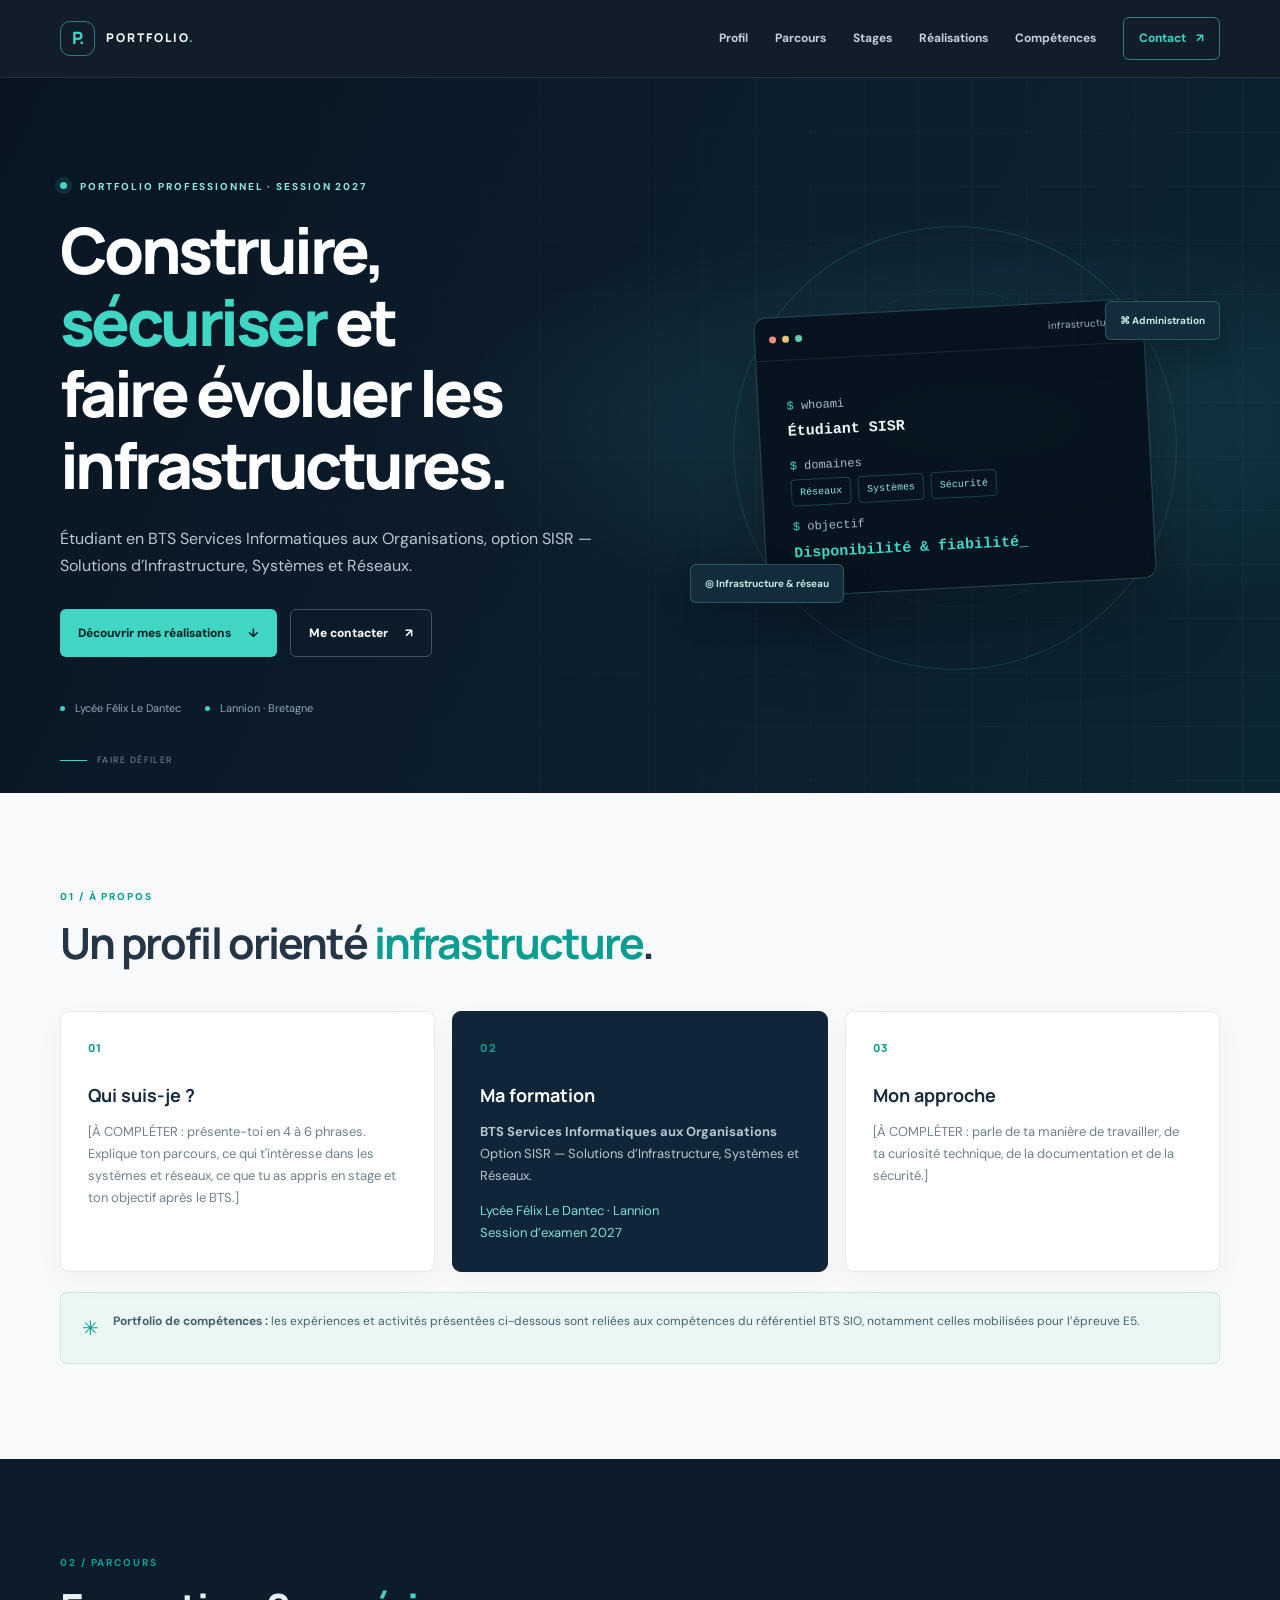
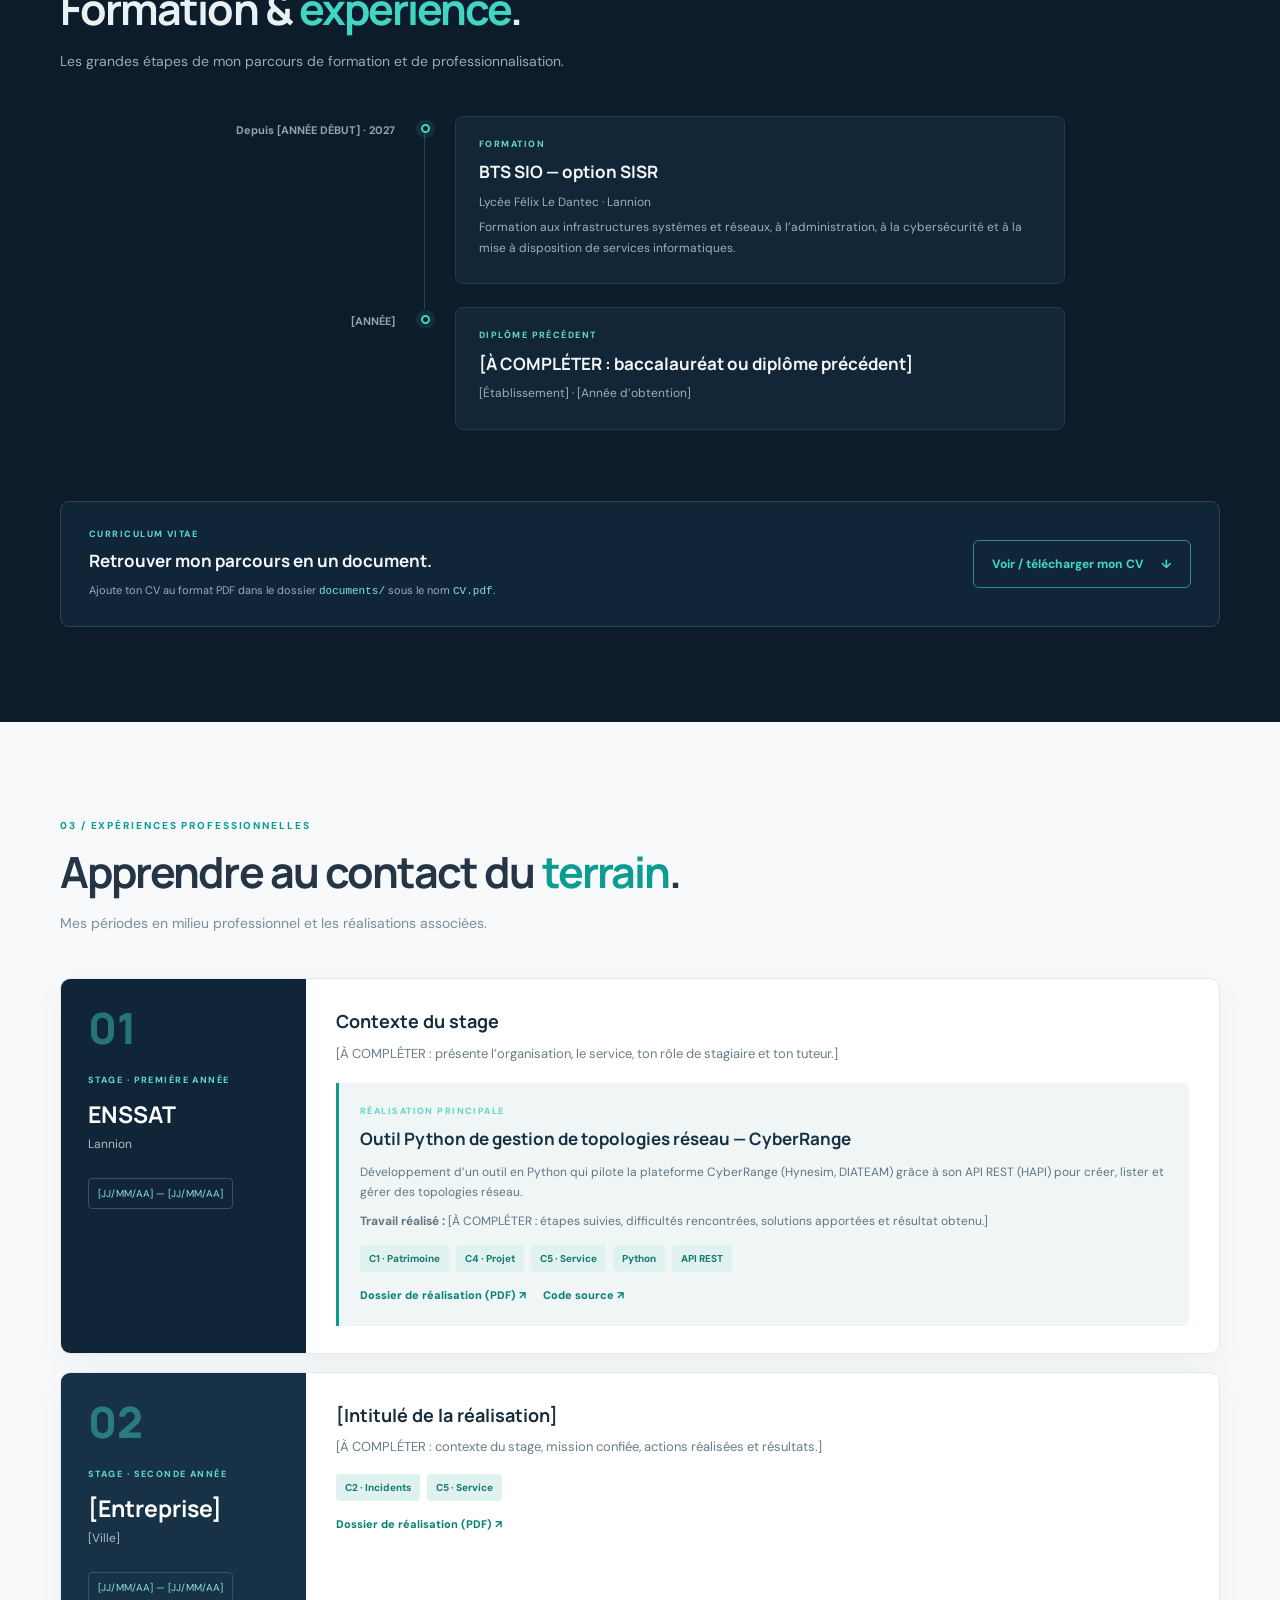
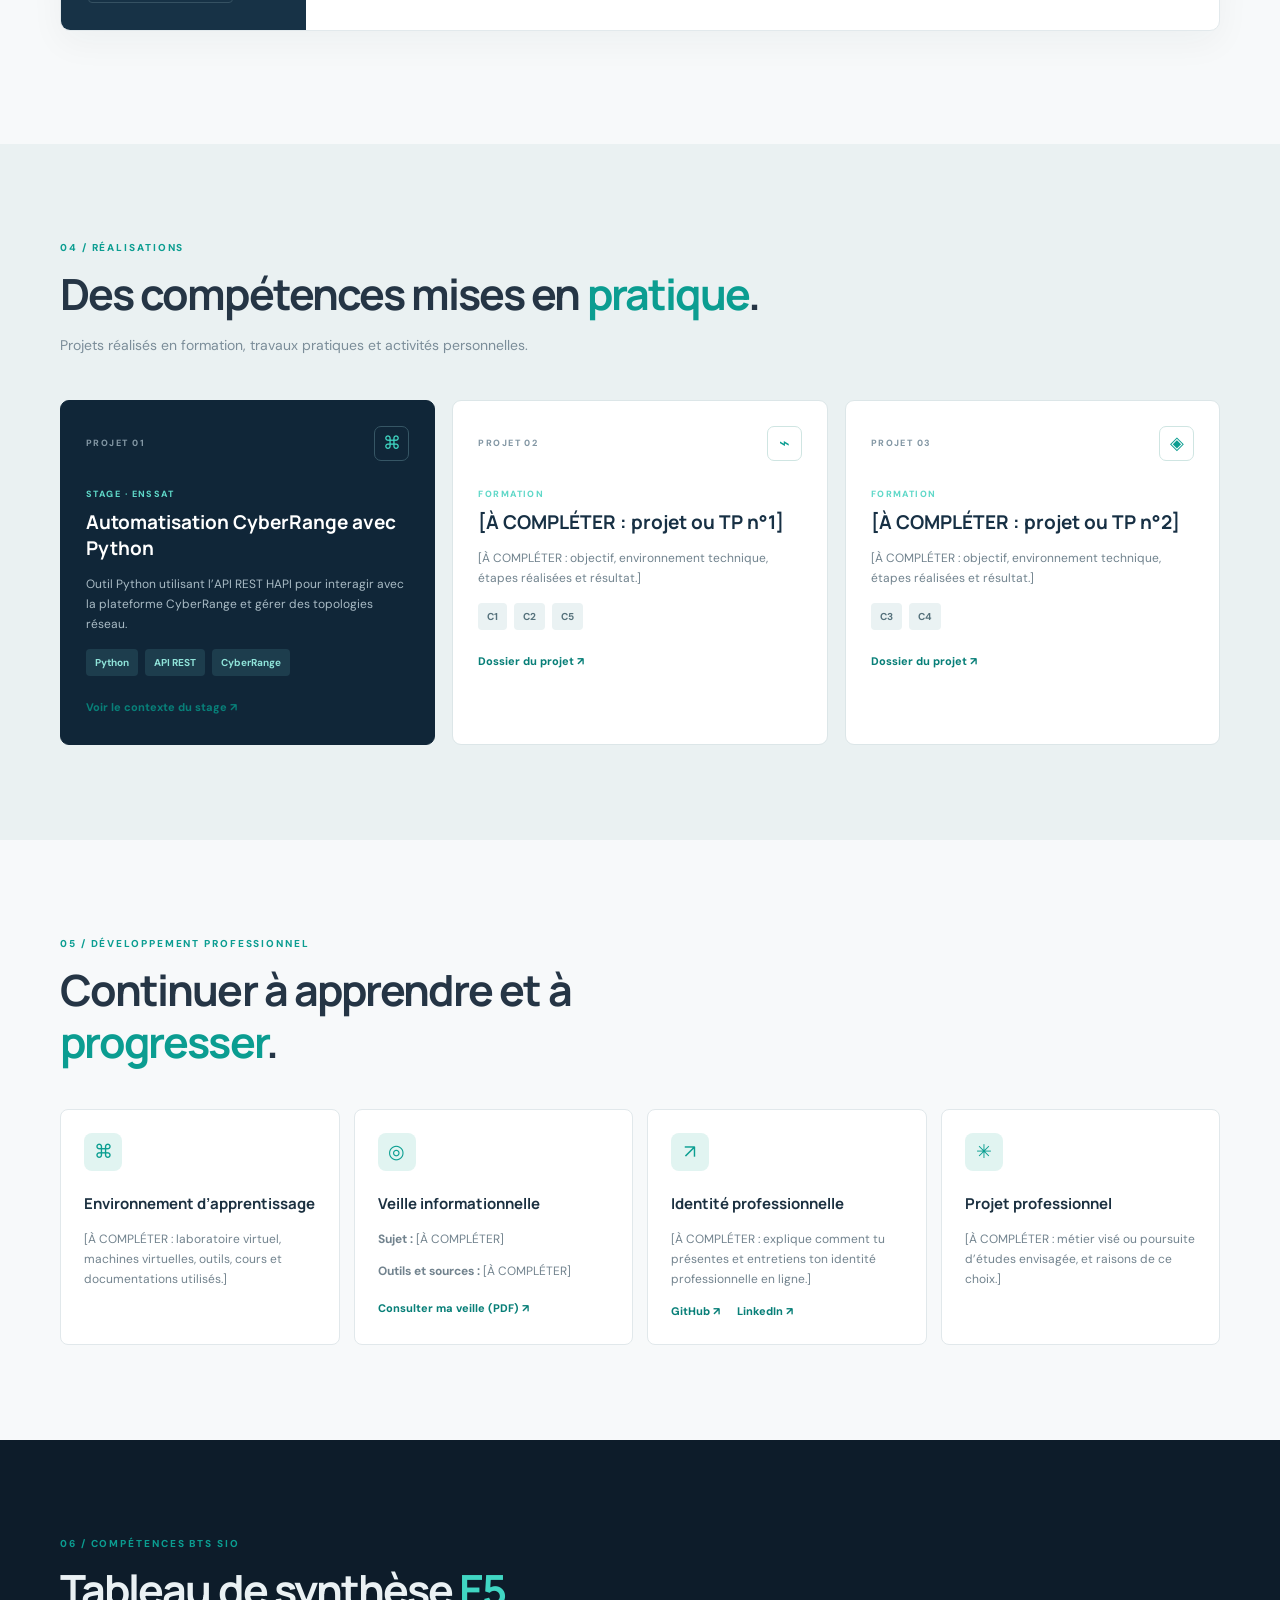
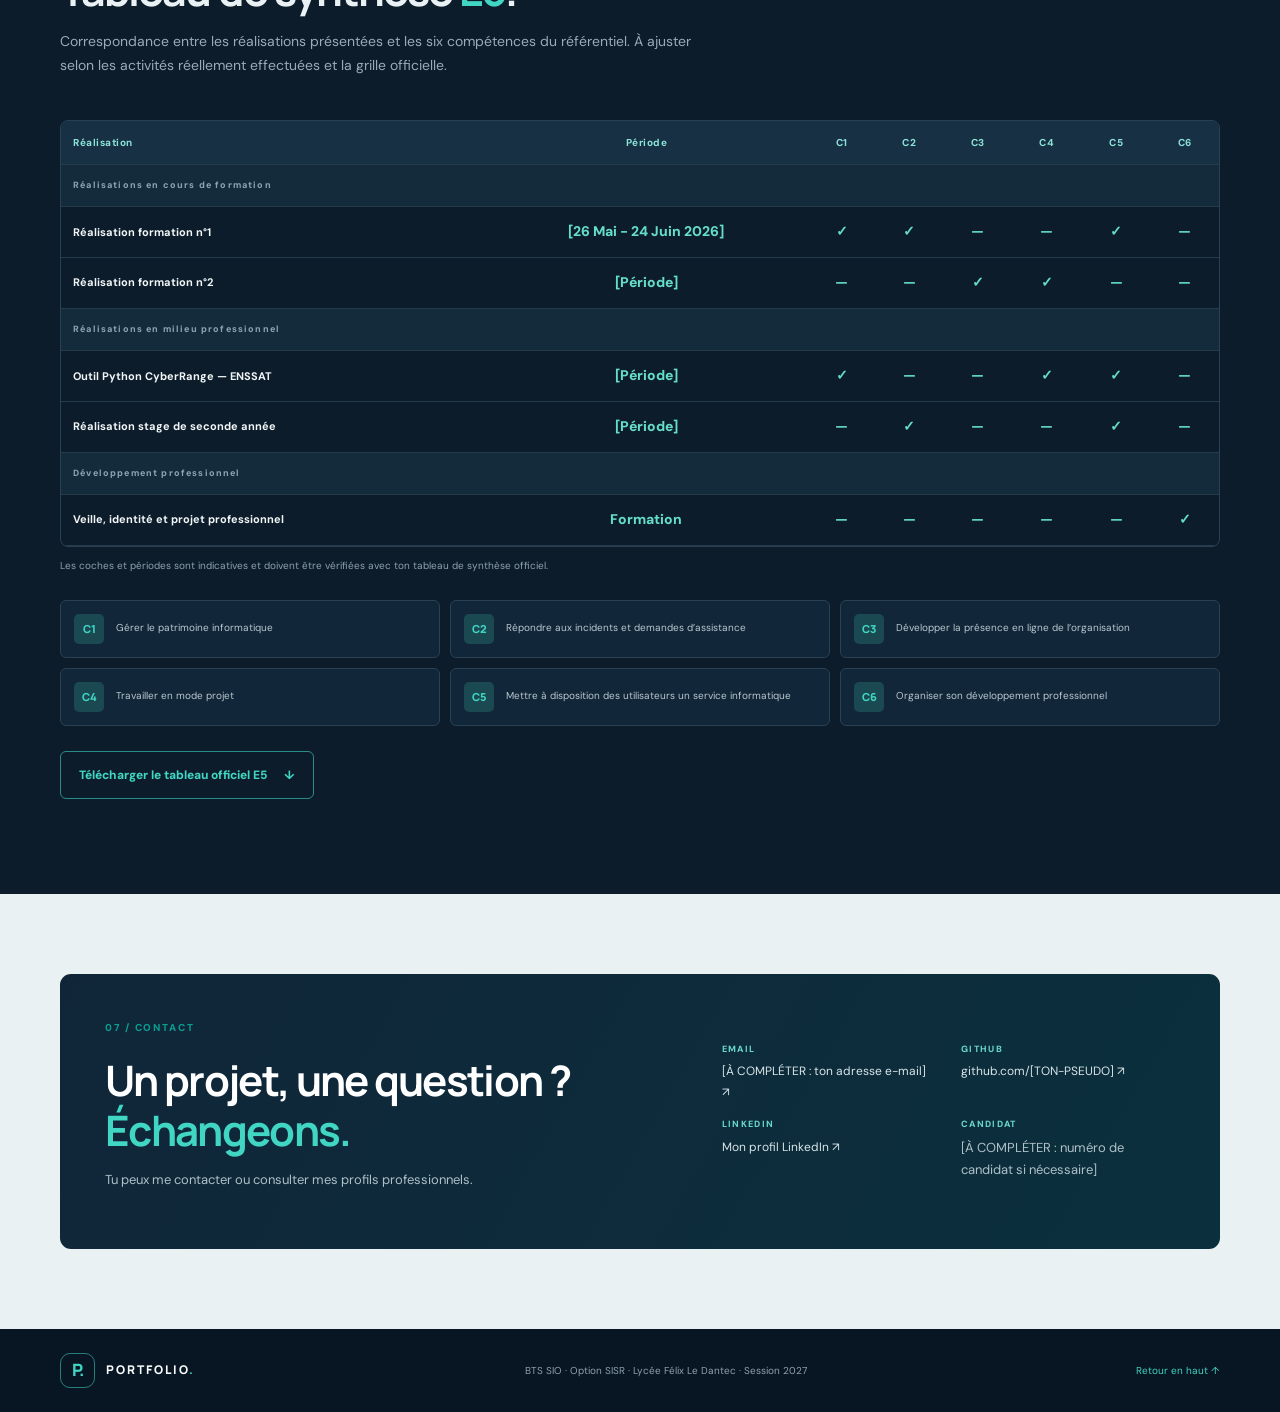
==== commit 62dc4e6e: "Update index.html" ====
--- a/index.html
+++ b/index.html
@@ -123,7 +123,7 @@
         <div class="section-heading"><p class="eyebrow">06 / COMPÉTENCES BTS SIO</p><h2>Tableau de synthèse <span>E5</span>.</h2><p class="section-intro">Correspondance entre les réalisations présentées et les six compétences du référentiel. À ajuster selon les activités réellement effectuées et la grille officielle.</p></div>
         <div class="table-wrap"><table><thead><tr><th>Réalisation</th><th>Période</th><th>C1</th><th>C2</th><th>C3</th><th>C4</th><th>C5</th><th>C6</th></tr></thead><tbody>
           <tr class="table-group"><td colspan="8">Réalisations en cours de formation</td></tr>
-          <tr><td><a href="#realisations">Réalisation formation n°1</a></td><td>[Période]</td><td>✓</td><td>✓</td><td>—</td><td>—</td><td>✓</td><td>—</td></tr>
+          <tr><td><a href="#realisations">Réalisation formation n°1</a></td><td>[26 Mai - 24 Juin 2026]</td><td>✓</td><td>✓</td><td>—</td><td>—</td><td>✓</td><td>—</td></tr>
           <tr><td><a href="#realisations">Réalisation formation n°2</a></td><td>[Période]</td><td>—</td><td>—</td><td>✓</td><td>✓</td><td>—</td><td>—</td></tr>
           <tr class="table-group"><td colspan="8">Réalisations en milieu professionnel</td></tr>
           <tr><td><a href="#experiences">Outil Python CyberRange — ENSSAT</a></td><td>[Période]</td><td>✓</td><td>—</td><td>—</td><td>✓</td><td>✓</td><td>—</td></tr>
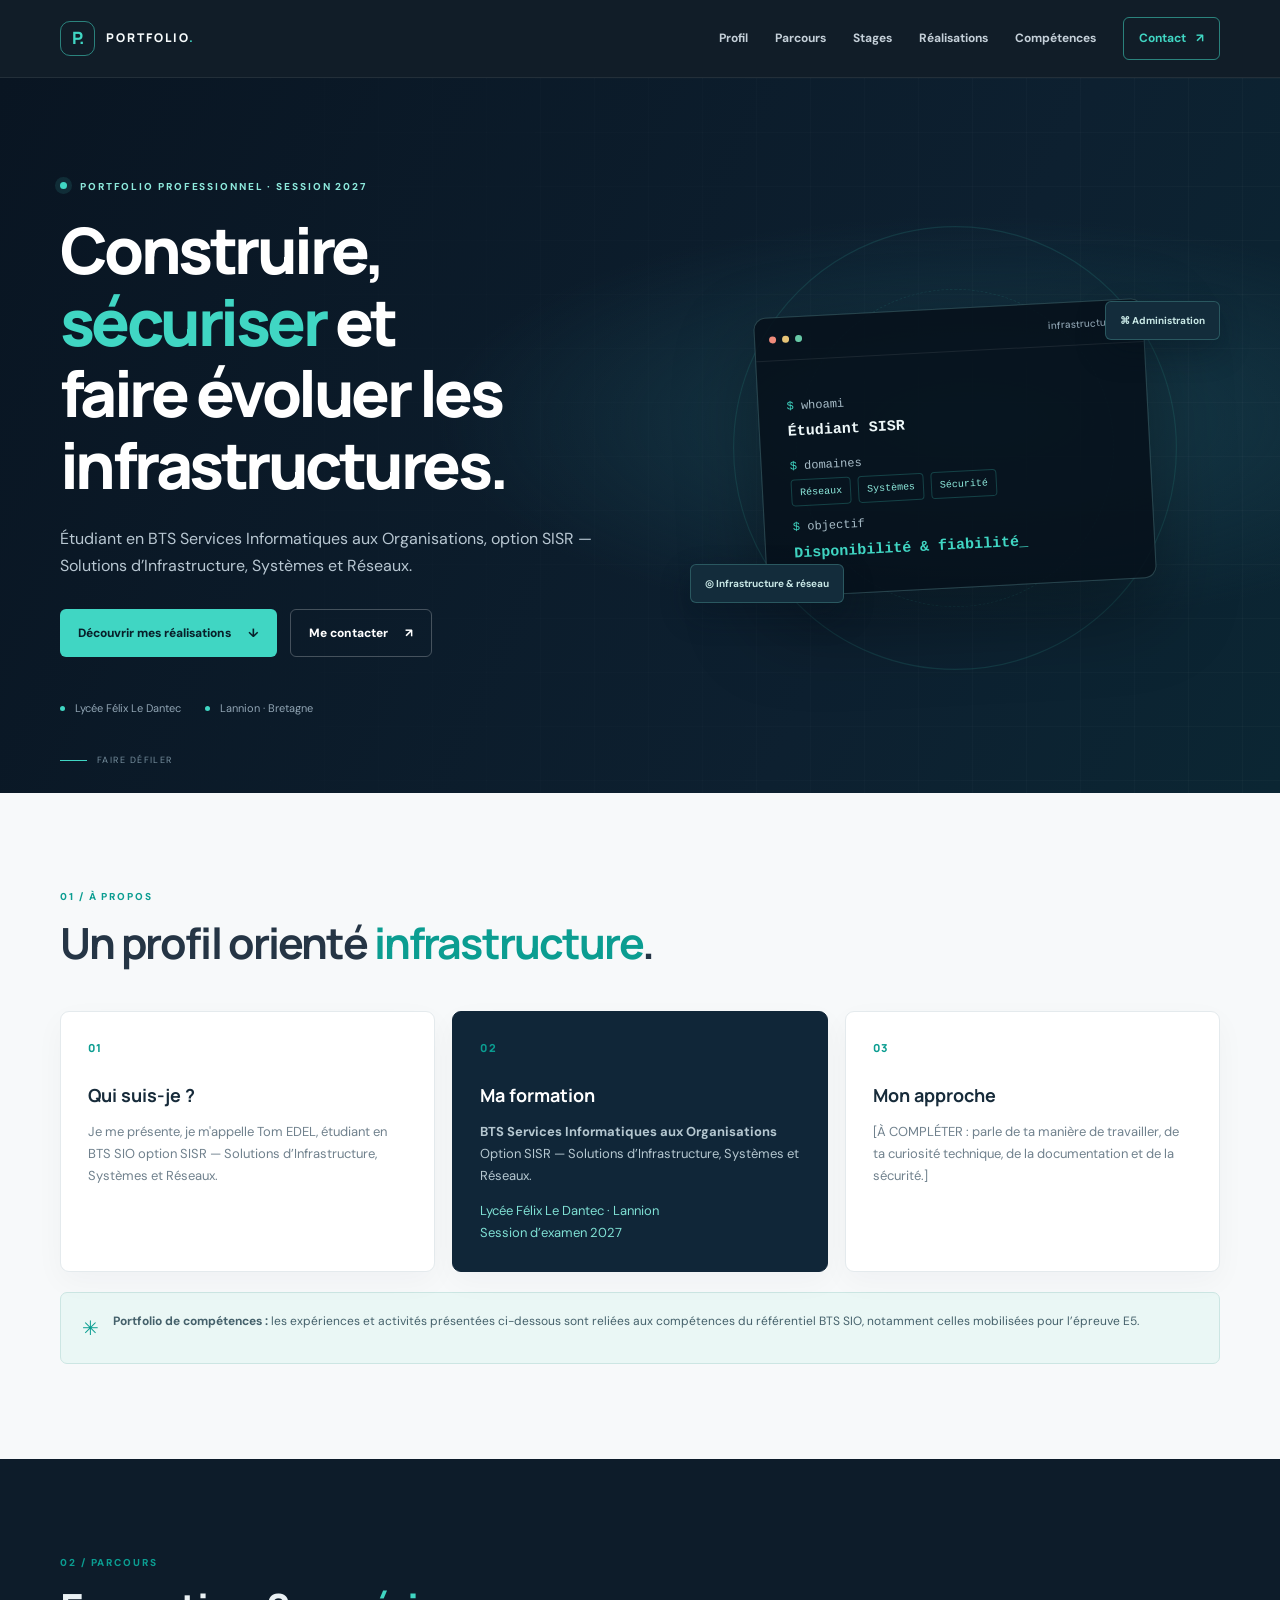
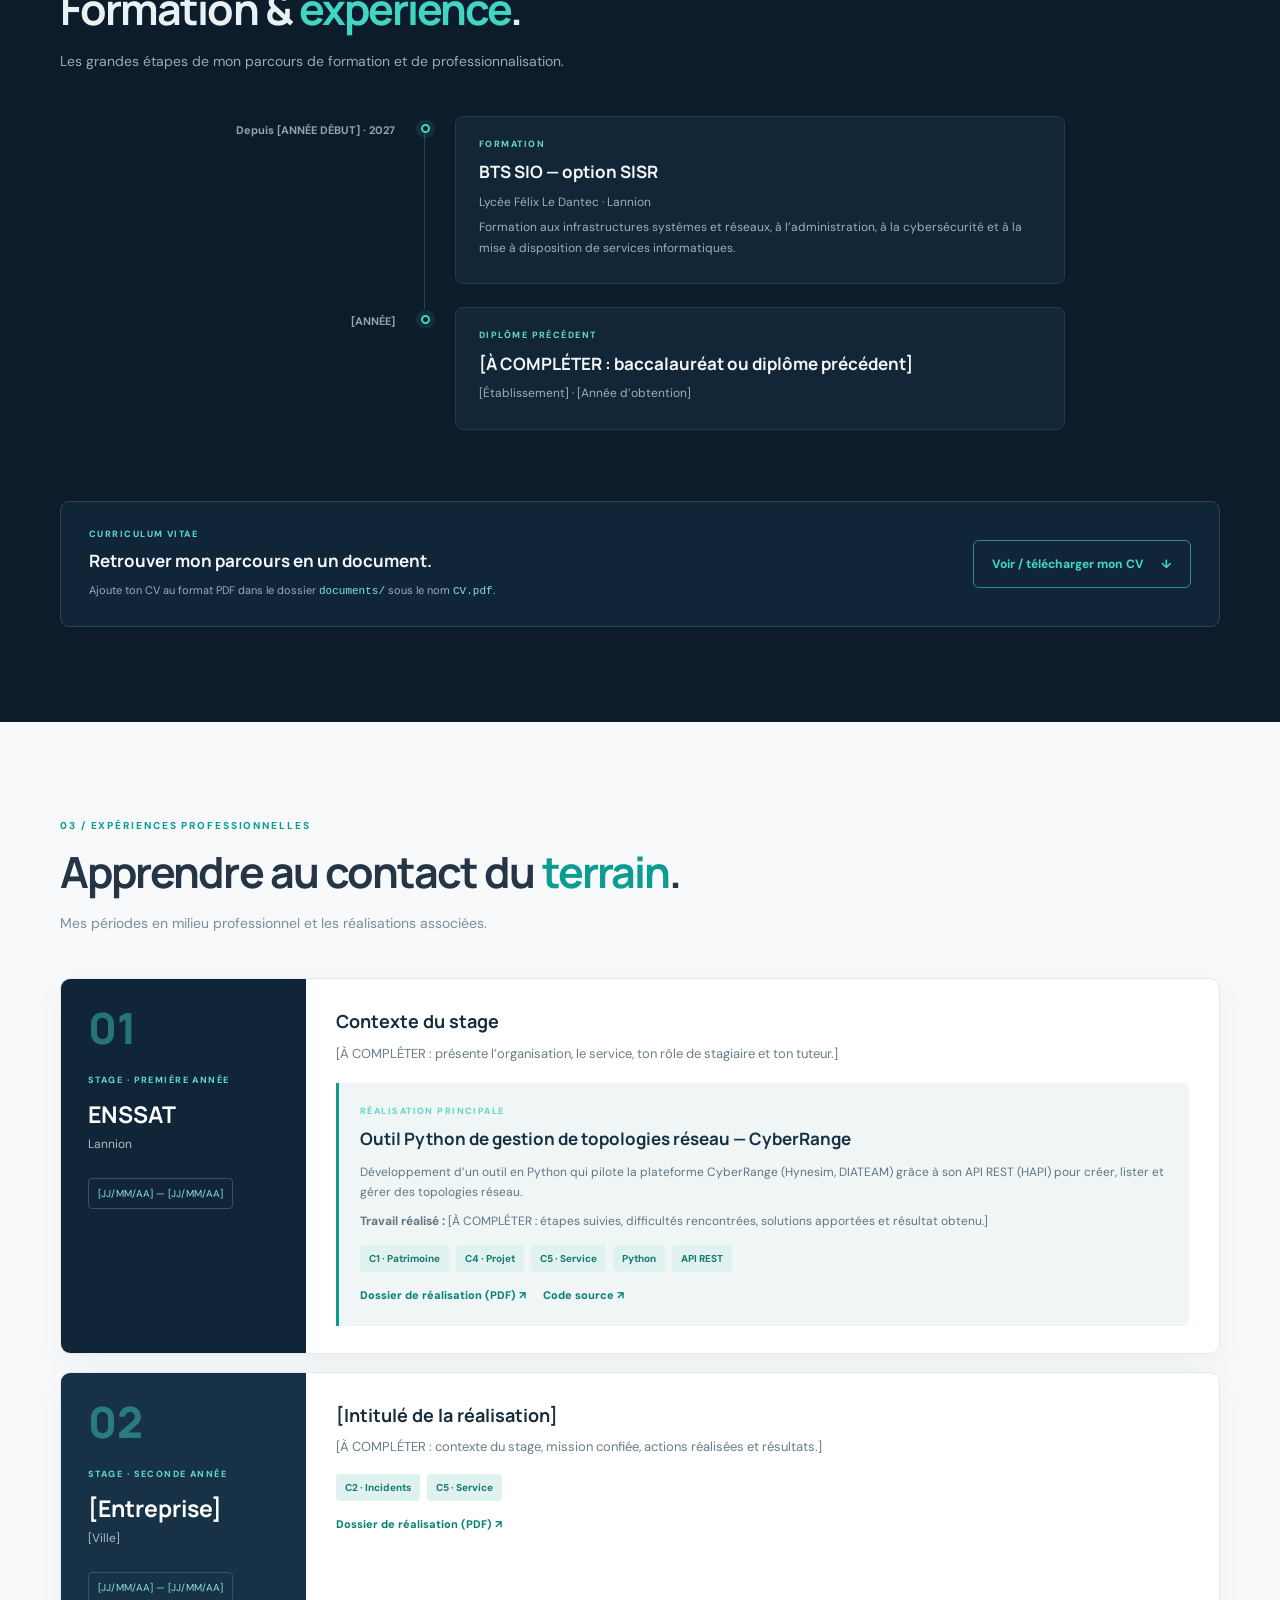
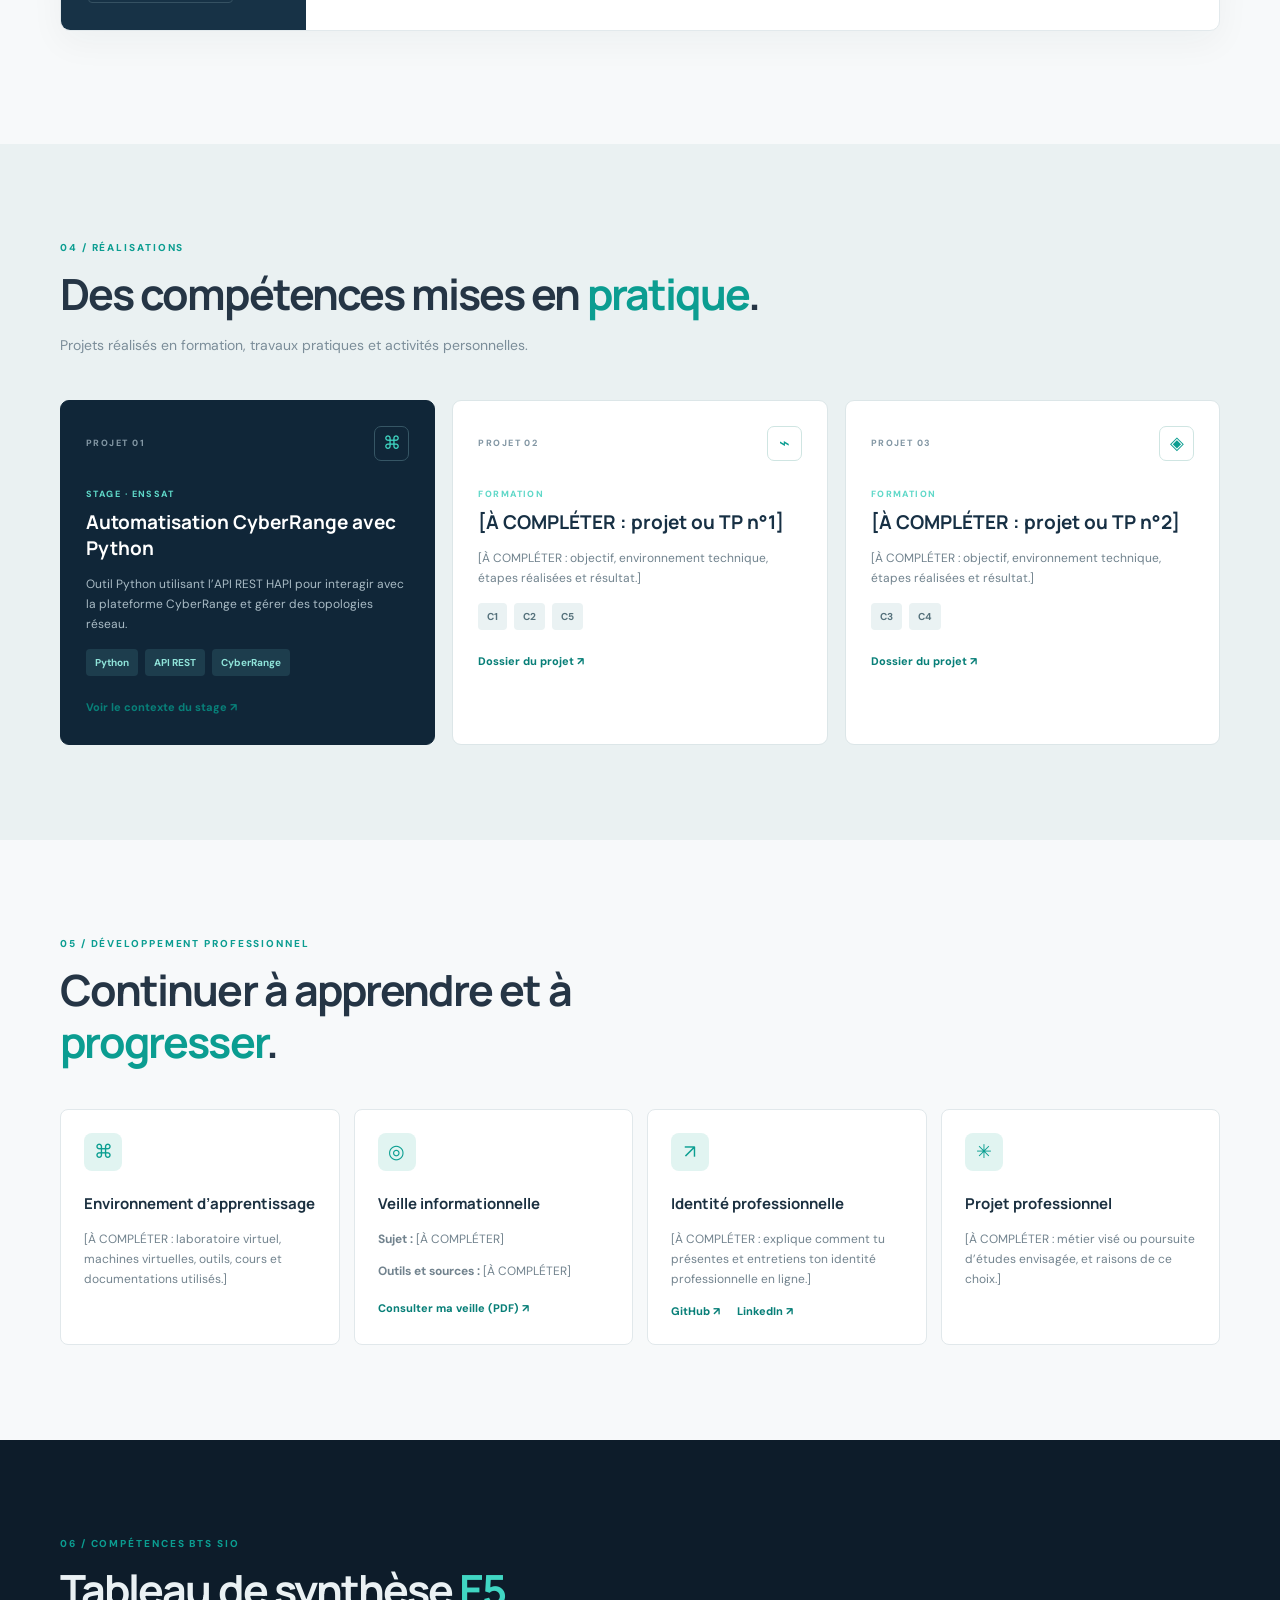
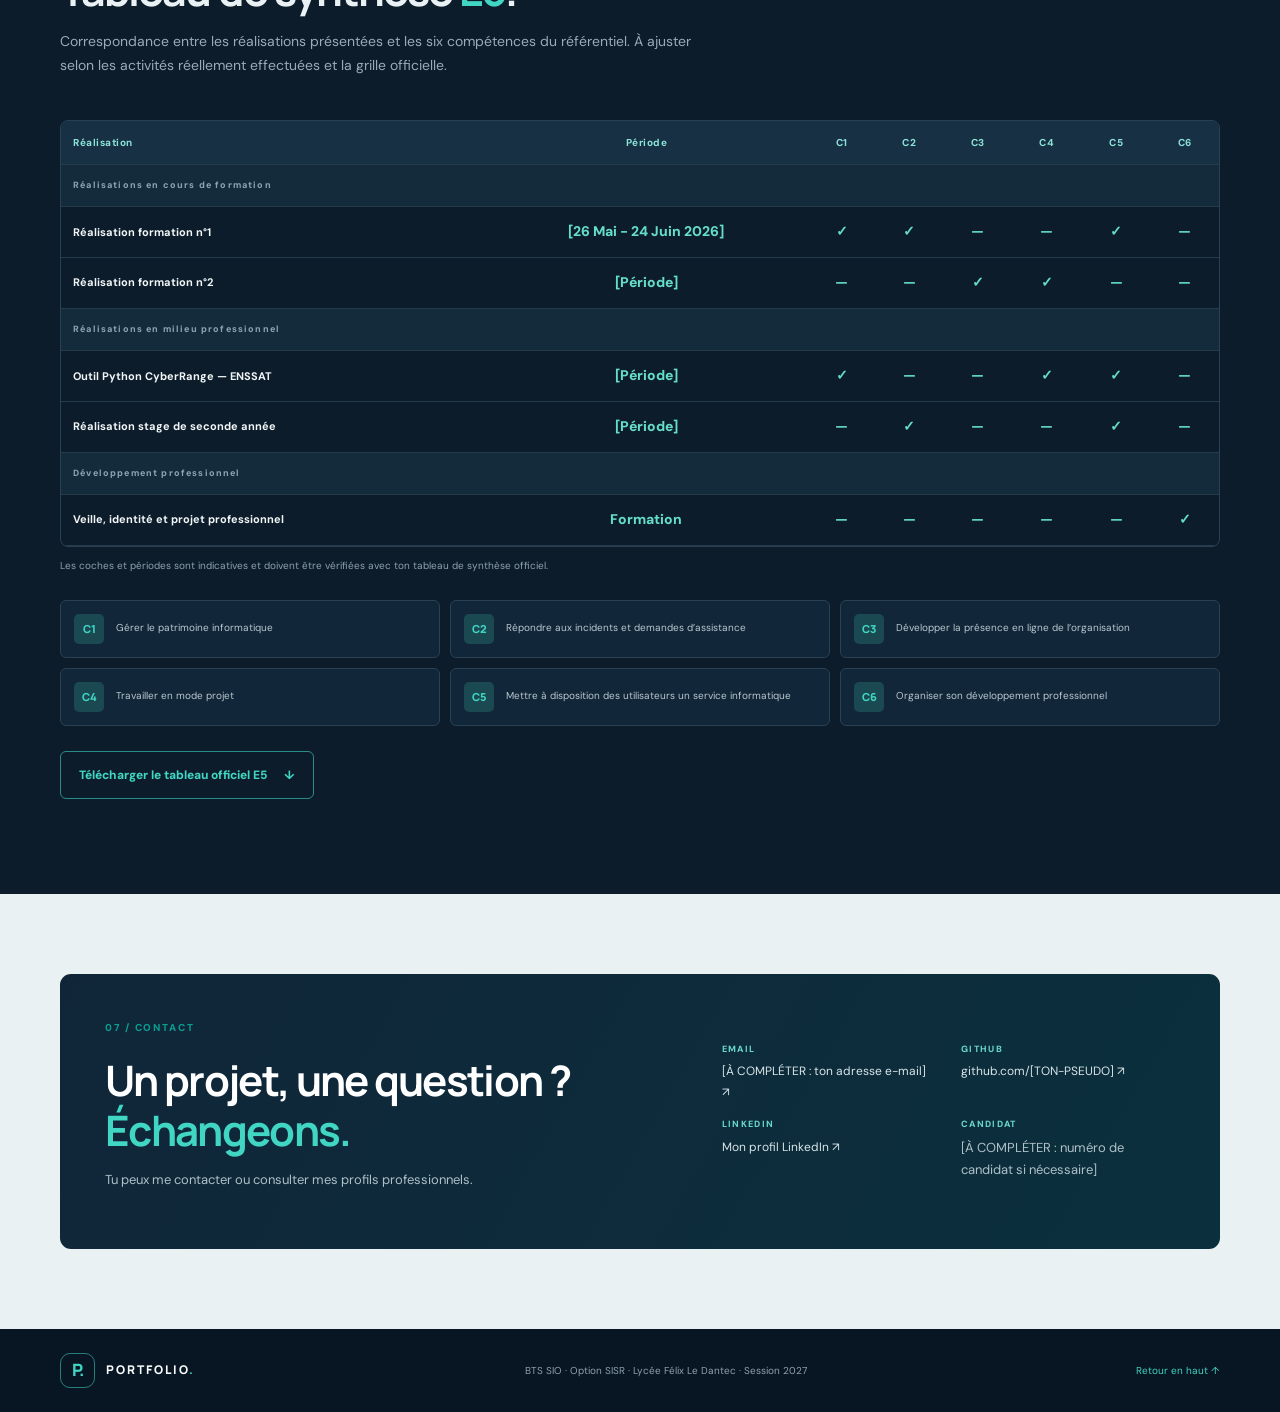
==== commit e7965de0: "Update personal introduction in index.html" ====
--- a/index.html
+++ b/index.html
@@ -54,7 +54,7 @@
         <div class="about-grid">
           <article class="about-card">
             <div class="about-icon">01</div><h3>Qui suis-je ?</h3>
-            <p>[À COMPLÉTER : présente-toi en 4 à 6 phrases. Explique ton parcours, ce qui t'intéresse dans les systèmes et réseaux, ce que tu as appris en stage et ton objectif après le BTS.]</p>
+            <p>Je me présente, je m'appelle Tom EDEL, étudiant en BTS SIO option SISR — Solutions d’Infrastructure, Systèmes et Réseaux. </p>
           </article>
           <article class="about-card about-card-accent">
             <div class="about-icon">02</div><h3>Ma formation</h3>
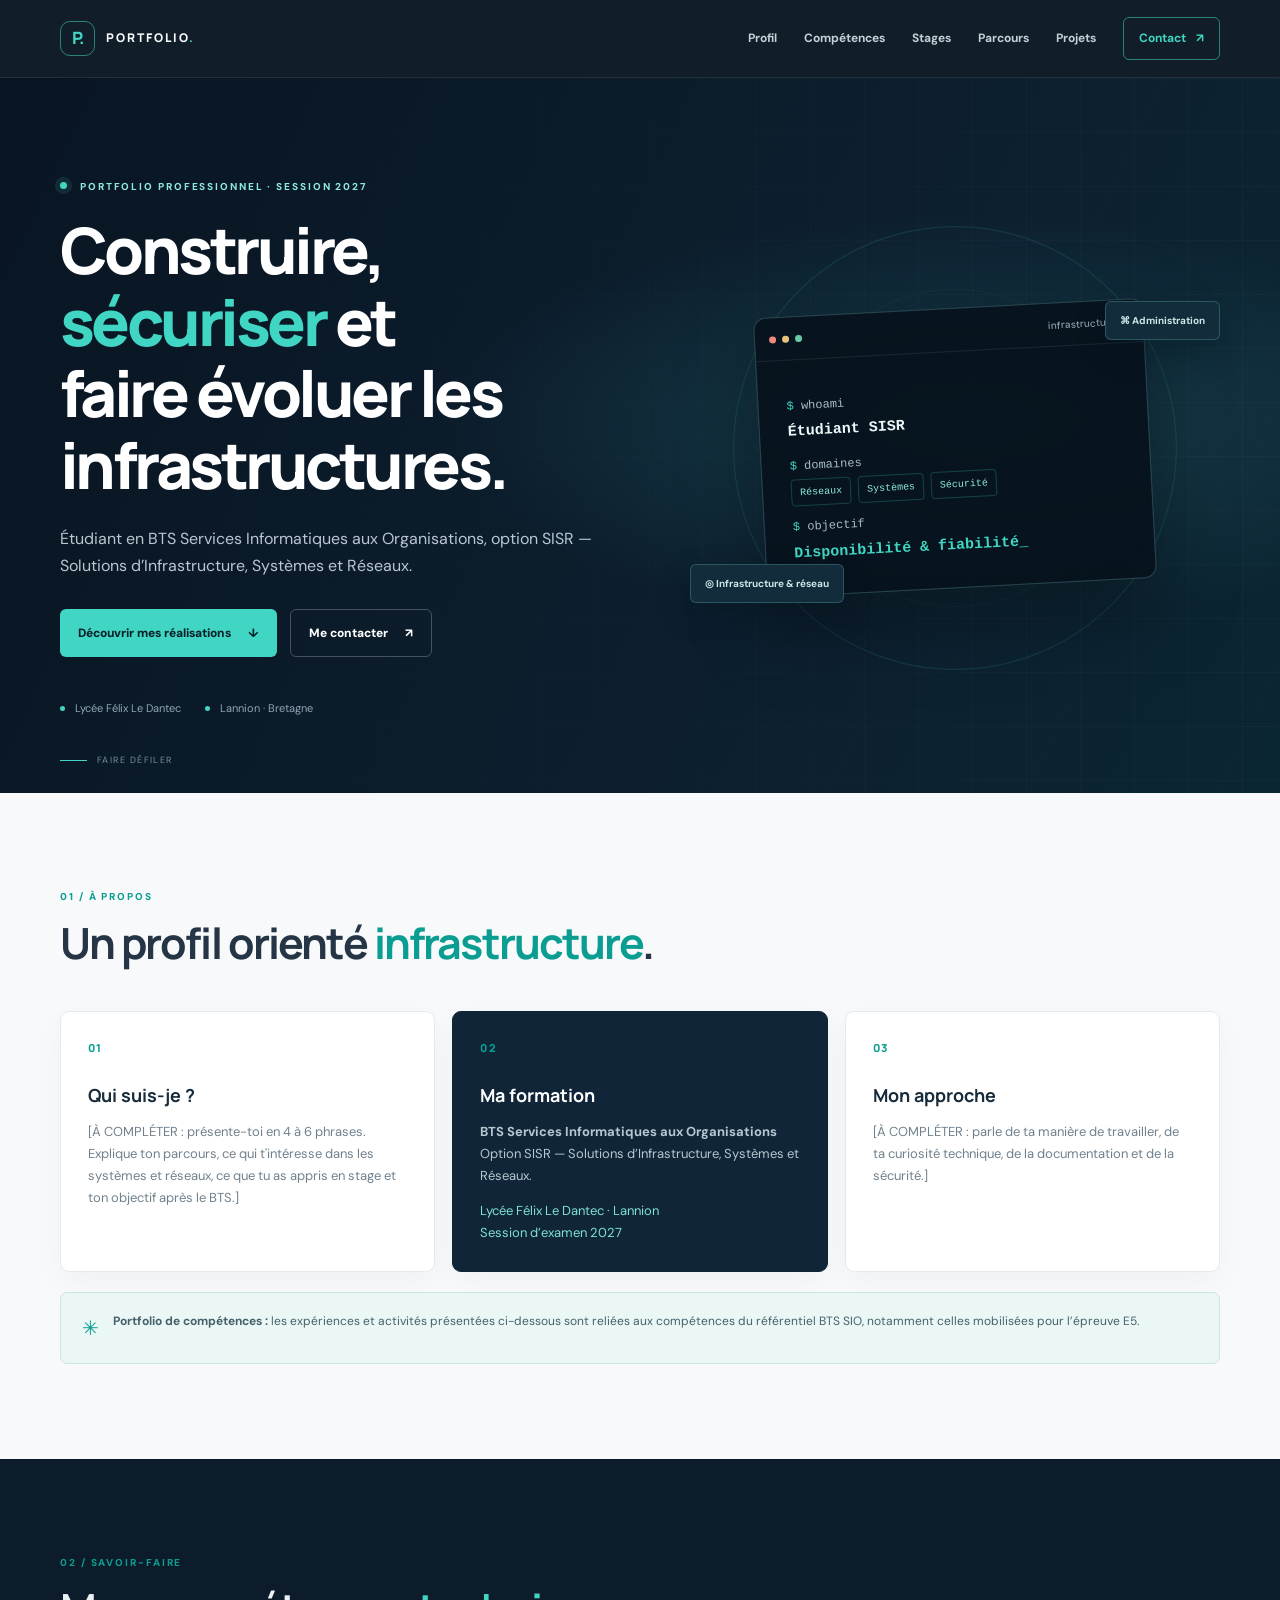
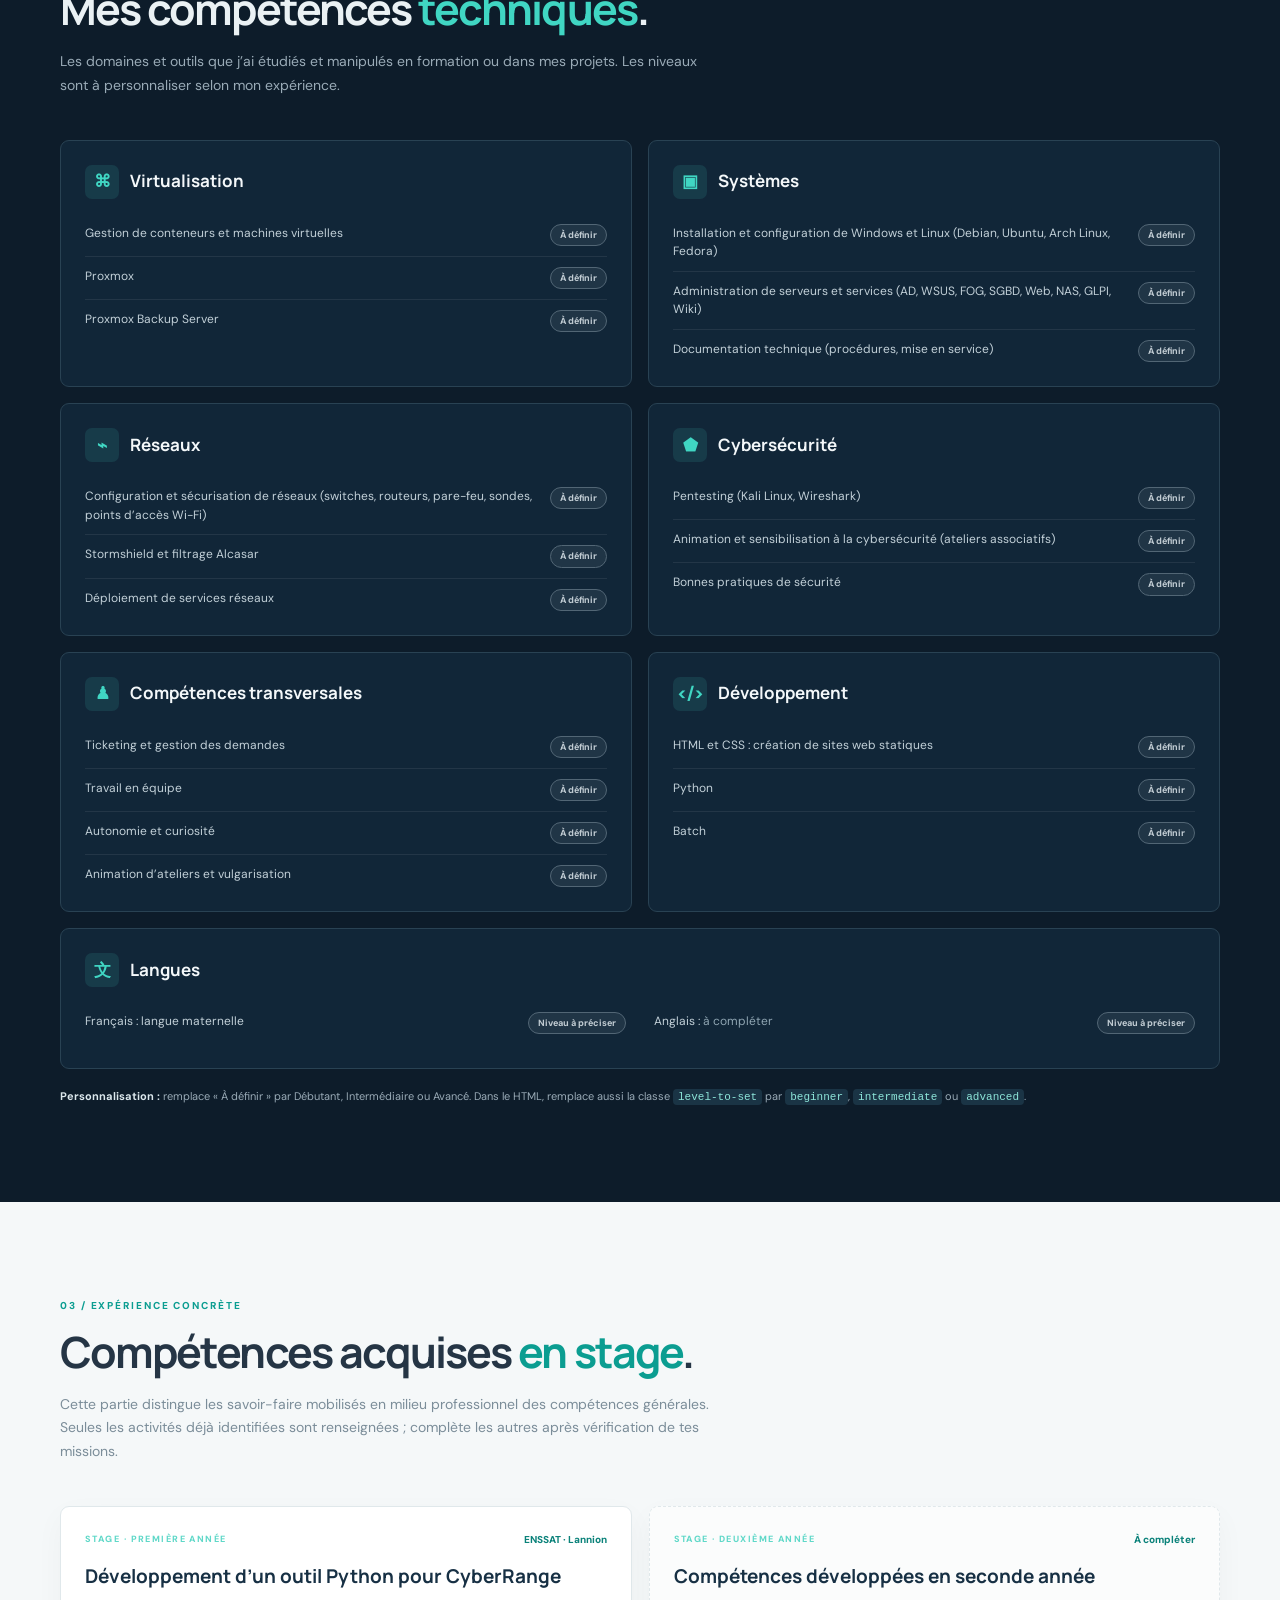
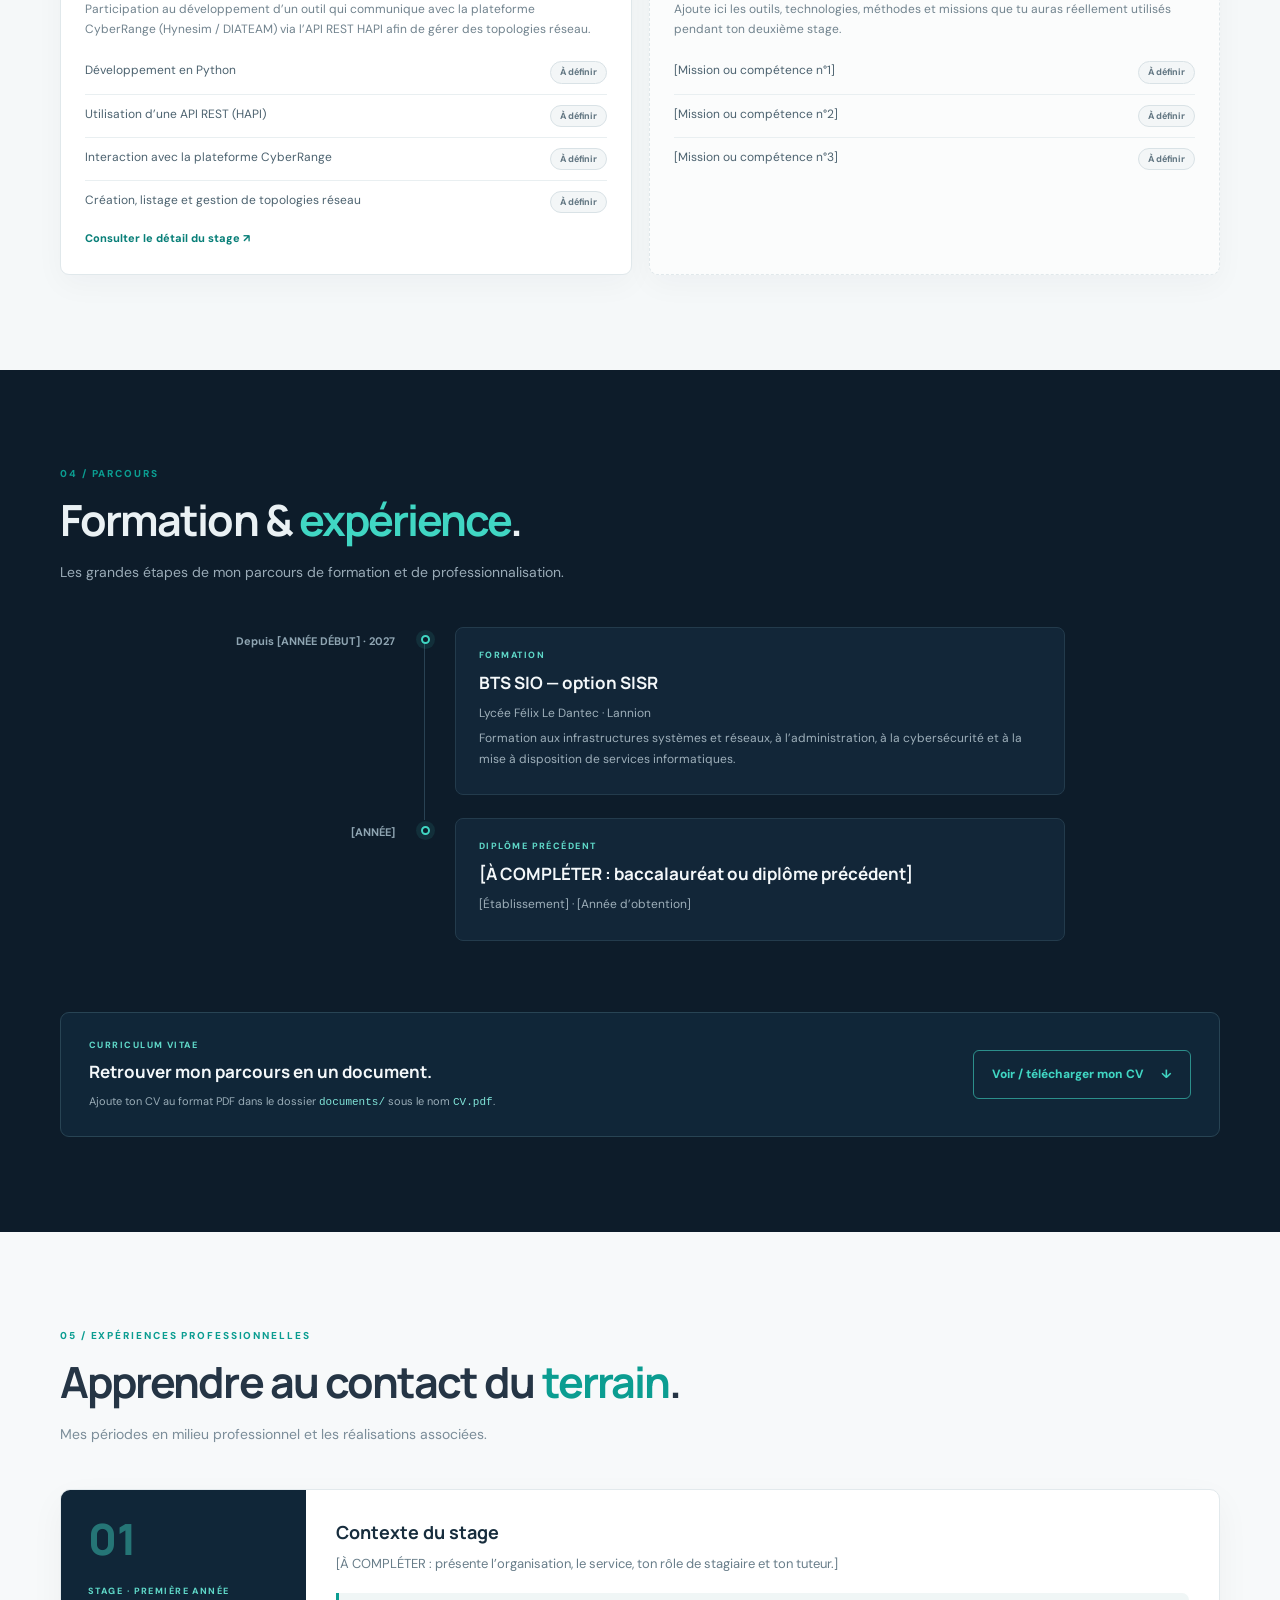
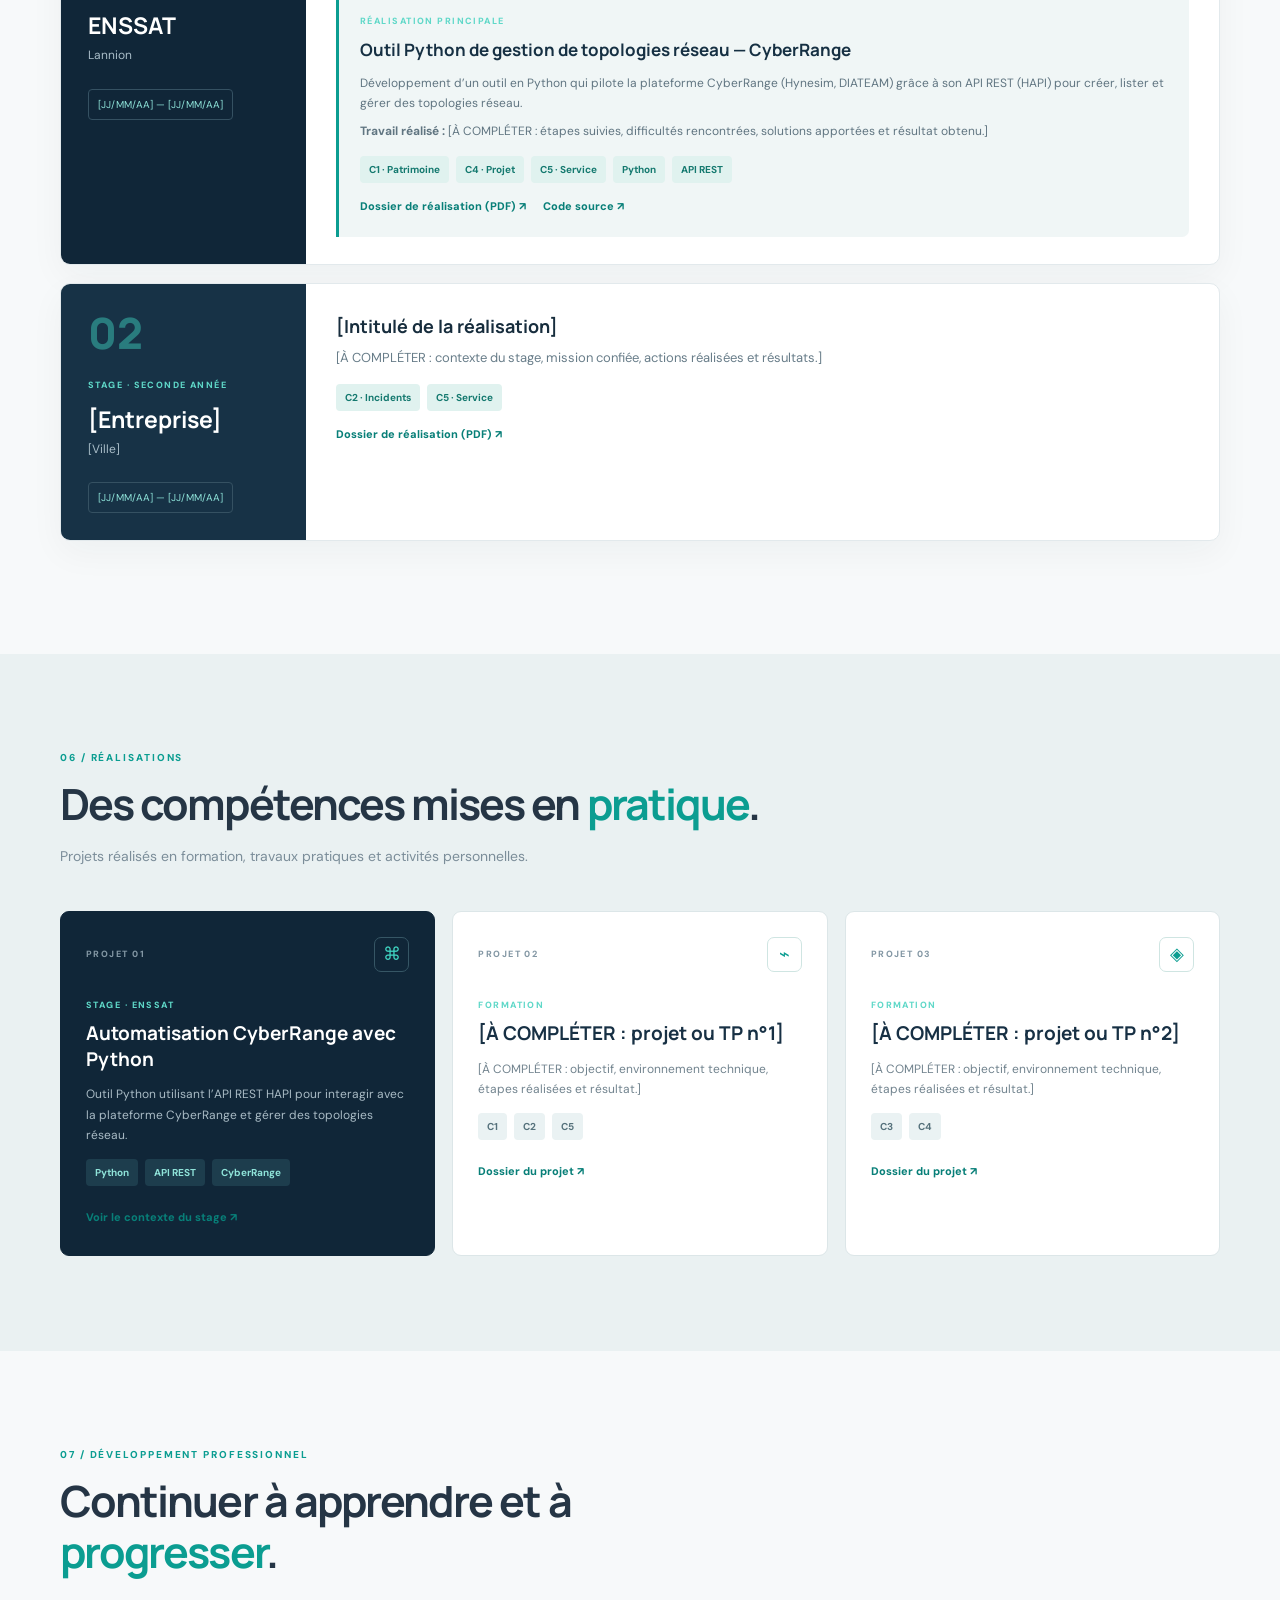
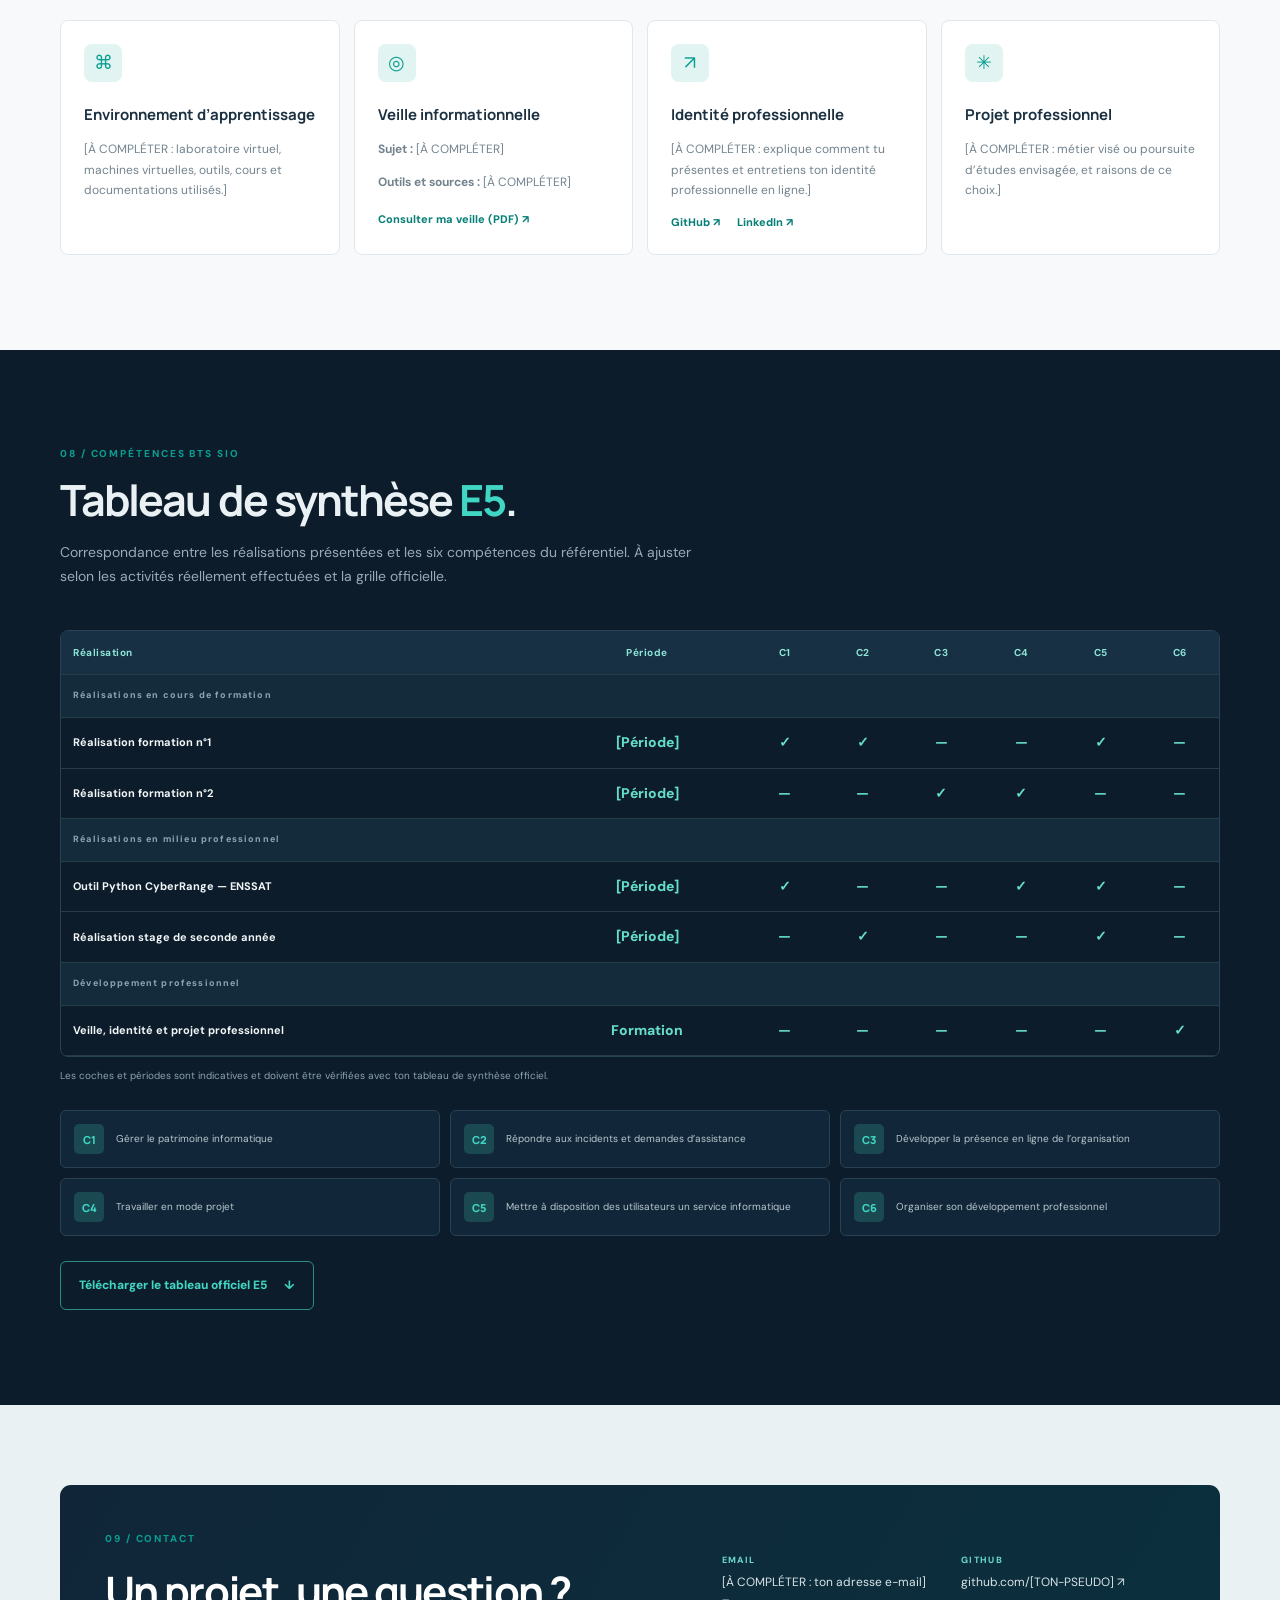
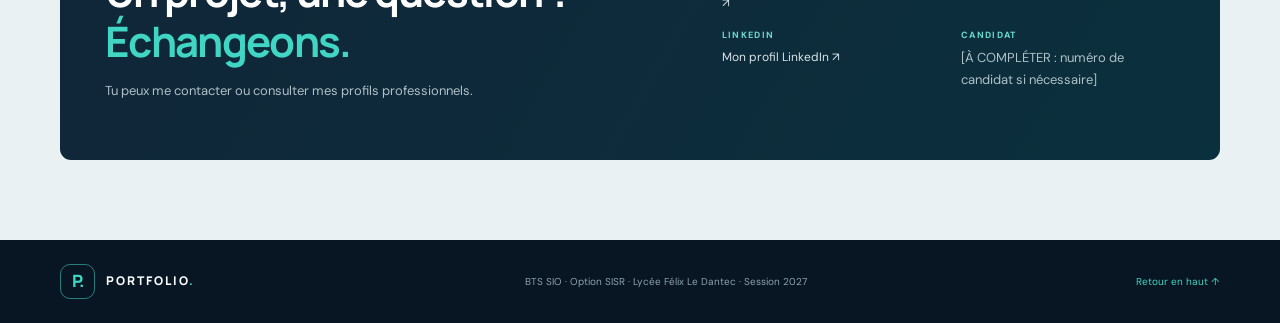
==== commit 6ae8a8b6: "Add files via upload" ====
--- a/index.html
+++ b/index.html
@@ -16,7 +16,7 @@
     <a class="brand" href="#accueil" aria-label="Retour à l'accueil"><span class="brand-mark">P.</span><span>PORTFOLIO<span class="brand-dot">.</span></span></a>
     <button class="menu-toggle" aria-label="Ouvrir le menu" aria-expanded="false" aria-controls="main-nav"><span></span><span></span><span></span></button>
     <nav id="main-nav" class="nav-links" aria-label="Navigation principale">
-      <a href="#profil">Profil</a><a href="#parcours">Parcours</a><a href="#experiences">Stages</a><a href="#realisations">Réalisations</a><a href="#competences">Compétences</a><a href="#contact" class="nav-contact">Contact <span>↗</span></a>
+      <a href="#profil">Profil</a><a href="#competences">Compétences</a><a href="#competences-stage">Stages</a><a href="#parcours">Parcours</a><a href="#realisations">Projets</a><a href="#contact" class="nav-contact">Contact <span>↗</span></a>
     </nav>
   </header>
 
@@ -54,7 +54,7 @@
         <div class="about-grid">
           <article class="about-card">
             <div class="about-icon">01</div><h3>Qui suis-je ?</h3>
-            <p>Je me présente, je m'appelle Tom EDEL, étudiant en BTS SIO option SISR — Solutions d’Infrastructure, Systèmes et Réseaux. </p>
+            <p>[À COMPLÉTER : présente-toi en 4 à 6 phrases. Explique ton parcours, ce qui t'intéresse dans les systèmes et réseaux, ce que tu as appris en stage et ton objectif après le BTS.]</p>
           </article>
           <article class="about-card about-card-accent">
             <div class="about-icon">02</div><h3>Ma formation</h3>
@@ -70,9 +70,104 @@
       </div>
     </section>
 
+    <section class="section section-dark skills-section" id="competences">
+      <div class="container">
+        <div class="section-heading"><p class="eyebrow">02 / SAVOIR-FAIRE</p><h2>Mes compétences <span>techniques</span>.</h2><p class="section-intro">Les domaines et outils que j’ai étudiés et manipulés en formation ou dans mes projets. Les niveaux sont à personnaliser selon mon expérience.</p></div>
+        <div class="technical-skills-grid">
+          <article class="technical-skill-card">
+            <div class="skill-card-heading"><span class="skill-card-icon">⌘</span><h3>Virtualisation</h3></div>
+            <ul class="skill-list">
+              <li><span>Gestion de conteneurs et machines virtuelles</span><span class="skill-level level-to-set">À définir</span></li>
+              <li><span>Proxmox</span><span class="skill-level level-to-set">À définir</span></li>
+              <li><span>Proxmox Backup Server</span><span class="skill-level level-to-set">À définir</span></li>
+            </ul>
+          </article>
+          <article class="technical-skill-card">
+            <div class="skill-card-heading"><span class="skill-card-icon">▣</span><h3>Systèmes</h3></div>
+            <ul class="skill-list">
+              <li><span>Installation et configuration de Windows et Linux (Debian, Ubuntu, Arch Linux, Fedora)</span><span class="skill-level level-to-set">À définir</span></li>
+              <li><span>Administration de serveurs et services (AD, WSUS, FOG, SGBD, Web, NAS, GLPI, Wiki)</span><span class="skill-level level-to-set">À définir</span></li>
+              <li><span>Documentation technique (procédures, mise en service)</span><span class="skill-level level-to-set">À définir</span></li>
+            </ul>
+          </article>
+          <article class="technical-skill-card">
+            <div class="skill-card-heading"><span class="skill-card-icon">⌁</span><h3>Réseaux</h3></div>
+            <ul class="skill-list">
+              <li><span>Configuration et sécurisation de réseaux (switches, routeurs, pare-feu, sondes, points d’accès Wi-Fi)</span><span class="skill-level level-to-set">À définir</span></li>
+              <li><span>Stormshield et filtrage Alcasar</span><span class="skill-level level-to-set">À définir</span></li>
+              <li><span>Déploiement de services réseaux</span><span class="skill-level level-to-set">À définir</span></li>
+            </ul>
+          </article>
+          <article class="technical-skill-card">
+            <div class="skill-card-heading"><span class="skill-card-icon">⬟</span><h3>Cybersécurité</h3></div>
+            <ul class="skill-list">
+              <li><span>Pentesting (Kali Linux, Wireshark)</span><span class="skill-level level-to-set">À définir</span></li>
+              <li><span>Animation et sensibilisation à la cybersécurité (ateliers associatifs)</span><span class="skill-level level-to-set">À définir</span></li>
+              <li><span>Bonnes pratiques de sécurité</span><span class="skill-level level-to-set">À définir</span></li>
+            </ul>
+          </article>
+          <article class="technical-skill-card">
+            <div class="skill-card-heading"><span class="skill-card-icon">♟</span><h3>Compétences transversales</h3></div>
+            <ul class="skill-list">
+              <li><span>Ticketing et gestion des demandes</span><span class="skill-level level-to-set">À définir</span></li>
+              <li><span>Travail en équipe</span><span class="skill-level level-to-set">À définir</span></li>
+              <li><span>Autonomie et curiosité</span><span class="skill-level level-to-set">À définir</span></li>
+              <li><span>Animation d’ateliers et vulgarisation</span><span class="skill-level level-to-set">À définir</span></li>
+            </ul>
+          </article>
+          <article class="technical-skill-card">
+            <div class="skill-card-heading"><span class="skill-card-icon">&lt;/&gt;</span><h3>Développement</h3></div>
+            <ul class="skill-list">
+              <li><span>HTML et CSS : création de sites web statiques</span><span class="skill-level level-to-set">À définir</span></li>
+              <li><span>Python</span><span class="skill-level level-to-set">À définir</span></li>
+              <li><span>Batch</span><span class="skill-level level-to-set">À définir</span></li>
+            </ul>
+          </article>
+          <article class="technical-skill-card technical-skill-card-wide">
+            <div class="skill-card-heading"><span class="skill-card-icon">文</span><h3>Langues</h3></div>
+            <ul class="skill-list language-list">
+              <li><span>Français : langue maternelle</span><span class="skill-level level-to-set">Niveau à préciser</span></li>
+              <li><span>Anglais : <em>à compléter</em></span><span class="skill-level level-to-set">Niveau à préciser</span></li>
+            </ul>
+          </article>
+        </div>
+        <p class="skill-edit-note"><strong>Personnalisation :</strong> remplace « À définir » par Débutant, Intermédiaire ou Avancé. Dans le HTML, remplace aussi la classe <code>level-to-set</code> par <code>beginner</code>, <code>intermediate</code> ou <code>advanced</code>.</p>
+      </div>
+    </section>
+
+    <section class="section section-light stage-skills-section" id="competences-stage">
+      <div class="container">
+        <div class="section-heading"><p class="eyebrow">03 / EXPÉRIENCE CONCRÈTE</p><h2>Compétences acquises <span>en stage</span>.</h2><p class="section-intro">Cette partie distingue les savoir-faire mobilisés en milieu professionnel des compétences générales. Seules les activités déjà identifiées sont renseignées ; complète les autres après vérification de tes missions.</p></div>
+        <div class="stage-skills-grid">
+          <article class="stage-skill-card">
+            <div class="stage-skill-top"><span class="mini-label">STAGE · PREMIÈRE ANNÉE</span><span class="stage-skill-company">ENSSAT · Lannion</span></div>
+            <h3>Développement d’un outil Python pour CyberRange</h3>
+            <p>Participation au développement d’un outil qui communique avec la plateforme CyberRange (Hynesim / DIATEAM) via l’API REST HAPI afin de gérer des topologies réseau.</p>
+            <ul class="skill-list stage-skill-list">
+              <li><span>Développement en Python</span><span class="skill-level level-to-set">À définir</span></li>
+              <li><span>Utilisation d’une API REST (HAPI)</span><span class="skill-level level-to-set">À définir</span></li>
+              <li><span>Interaction avec la plateforme CyberRange</span><span class="skill-level level-to-set">À définir</span></li>
+              <li><span>Création, listage et gestion de topologies réseau</span><span class="skill-level level-to-set">À définir</span></li>
+            </ul>
+            <a class="text-link" href="#experiences">Consulter le détail du stage ↗</a>
+          </article>
+          <article class="stage-skill-card stage-skill-placeholder">
+            <div class="stage-skill-top"><span class="mini-label">STAGE · DEUXIÈME ANNÉE</span><span class="stage-skill-company">À compléter</span></div>
+            <h3>Compétences développées en seconde année</h3>
+            <p>Ajoute ici les outils, technologies, méthodes et missions que tu auras réellement utilisés pendant ton deuxième stage.</p>
+            <ul class="skill-list stage-skill-list">
+              <li><span>[Mission ou compétence n°1]</span><span class="skill-level level-to-set">À définir</span></li>
+              <li><span>[Mission ou compétence n°2]</span><span class="skill-level level-to-set">À définir</span></li>
+              <li><span>[Mission ou compétence n°3]</span><span class="skill-level level-to-set">À définir</span></li>
+            </ul>
+          </article>
+        </div>
+      </div>
+    </section>
+
     <section class="section section-dark" id="parcours">
       <div class="container">
-        <div class="section-heading"><p class="eyebrow">02 / PARCOURS</p><h2>Formation &amp; <span>expérience</span>.</h2><p class="section-intro">Les grandes étapes de mon parcours de formation et de professionnalisation.</p></div>
+        <div class="section-heading"><p class="eyebrow">04 / PARCOURS</p><h2>Formation &amp; <span>expérience</span>.</h2><p class="section-intro">Les grandes étapes de mon parcours de formation et de professionnalisation.</p></div>
         <div class="timeline">
           <article class="timeline-item"><div class="timeline-date">Depuis [ANNÉE DÉBUT] · 2027</div><div class="timeline-dot"></div><div class="timeline-card"><span class="mini-label">FORMATION</span><h3>BTS SIO — option SISR</h3><p>Lycée Félix Le Dantec · Lannion</p><p>Formation aux infrastructures systèmes et réseaux, à l’administration, à la cybersécurité et à la mise à disposition de services informatiques.</p></div></article>
           <article class="timeline-item"><div class="timeline-date">[ANNÉE]</div><div class="timeline-dot"></div><div class="timeline-card"><span class="mini-label">DIPLÔME PRÉCÉDENT</span><h3>[À COMPLÉTER : baccalauréat ou diplôme précédent]</h3><p>[Établissement] · [Année d’obtention]</p></div></article>
@@ -83,7 +178,7 @@
 
     <section class="section section-light" id="experiences">
       <div class="container">
-        <div class="section-heading"><p class="eyebrow">03 / EXPÉRIENCES PROFESSIONNELLES</p><h2>Apprendre au contact du <span>terrain</span>.</h2><p class="section-intro">Mes périodes en milieu professionnel et les réalisations associées.</p></div>
+        <div class="section-heading"><p class="eyebrow">05 / EXPÉRIENCES PROFESSIONNELLES</p><h2>Apprendre au contact du <span>terrain</span>.</h2><p class="section-intro">Mes périodes en milieu professionnel et les réalisations associées.</p></div>
         <div class="experience-card">
           <div class="experience-side"><span class="stage-number">01</span><span class="mini-label">STAGE · PREMIÈRE ANNÉE</span><h3>ENSSAT</h3><p>Lannion</p><div class="date-pill">[JJ/MM/AA] — [JJ/MM/AA]</div></div>
           <div class="experience-main"><h3>Contexte du stage</h3><p>[À COMPLÉTER : présente l’organisation, le service, ton rôle de stagiaire et ton tuteur.]</p><div class="project-highlight"><span class="mini-label">RÉALISATION PRINCIPALE</span><h3>Outil Python de gestion de topologies réseau — CyberRange</h3><p>Développement d’un outil en Python qui pilote la plateforme CyberRange (Hynesim, DIATEAM) grâce à son API REST (HAPI) pour créer, lister et gérer des topologies réseau.</p><p><strong>Travail réalisé :</strong> [À COMPLÉTER : étapes suivies, difficultés rencontrées, solutions apportées et résultat obtenu.]</p><div class="tags"><span>C1 · Patrimoine</span><span>C4 · Projet</span><span>C5 · Service</span><span>Python</span><span>API REST</span></div><div class="resource-links"><a href="documents/stage1-cyberrange-dossier.pdf">Dossier de réalisation (PDF) ↗</a><a href="documents/stage1-cyberrange-code.zip">Code source ↗</a></div></div></div>
@@ -97,7 +192,7 @@
 
     <section class="section section-tint" id="realisations">
       <div class="container">
-        <div class="section-heading"><p class="eyebrow">04 / RÉALISATIONS</p><h2>Des compétences mises en <span>pratique</span>.</h2><p class="section-intro">Projets réalisés en formation, travaux pratiques et activités personnelles.</p></div>
+        <div class="section-heading"><p class="eyebrow">06 / RÉALISATIONS</p><h2>Des compétences mises en <span>pratique</span>.</h2><p class="section-intro">Projets réalisés en formation, travaux pratiques et activités personnelles.</p></div>
         <div class="project-grid">
           <article class="project-card project-featured"><div class="project-top"><span class="project-index">PROJET 01</span><span class="project-symbol">⌘</span></div><span class="mini-label">STAGE · ENSSAT</span><h3>Automatisation CyberRange avec Python</h3><p>Outil Python utilisant l’API REST HAPI pour interagir avec la plateforme CyberRange et gérer des topologies réseau.</p><div class="tags"><span>Python</span><span>API REST</span><span>CyberRange</span></div><a href="#experiences" class="text-link">Voir le contexte du stage ↗</a></article>
           <article class="project-card"><div class="project-top"><span class="project-index">PROJET 02</span><span class="project-symbol">⌁</span></div><span class="mini-label">FORMATION</span><h3>[À COMPLÉTER : projet ou TP n°1]</h3><p>[À COMPLÉTER : objectif, environnement technique, étapes réalisées et résultat.]</p><div class="tags"><span>C1</span><span>C2</span><span>C5</span></div><a href="documents/formation1-dossier.pdf" class="text-link">Dossier du projet ↗</a></article>
@@ -108,7 +203,7 @@
 
     <section class="section section-light" id="developpement">
       <div class="container">
-        <div class="section-heading"><p class="eyebrow">05 / DÉVELOPPEMENT PROFESSIONNEL</p><h2>Continuer à apprendre et à <span>progresser</span>.</h2></div>
+        <div class="section-heading"><p class="eyebrow">07 / DÉVELOPPEMENT PROFESSIONNEL</p><h2>Continuer à apprendre et à <span>progresser</span>.</h2></div>
         <div class="development-grid">
           <article class="development-card"><div class="development-icon">⌘</div><h3>Environnement d’apprentissage</h3><p>[À COMPLÉTER : laboratoire virtuel, machines virtuelles, outils, cours et documentations utilisés.]</p></article>
           <article class="development-card"><div class="development-icon">◎</div><h3>Veille informationnelle</h3><p><strong>Sujet :</strong> [À COMPLÉTER]</p><p><strong>Outils et sources :</strong> [À COMPLÉTER]</p><a href="documents/veille.pdf" class="text-link">Consulter ma veille (PDF) ↗</a></article>
@@ -118,12 +213,12 @@
       </div>
     </section>
 
-    <section class="section section-dark" id="competences">
-      <div class="container">
-        <div class="section-heading"><p class="eyebrow">06 / COMPÉTENCES BTS SIO</p><h2>Tableau de synthèse <span>E5</span>.</h2><p class="section-intro">Correspondance entre les réalisations présentées et les six compétences du référentiel. À ajuster selon les activités réellement effectuées et la grille officielle.</p></div>
+    <section class="section section-dark" id="tableau-e5">
+      <div class="container">
+        <div class="section-heading"><p class="eyebrow">08 / COMPÉTENCES BTS SIO</p><h2>Tableau de synthèse <span>E5</span>.</h2><p class="section-intro">Correspondance entre les réalisations présentées et les six compétences du référentiel. À ajuster selon les activités réellement effectuées et la grille officielle.</p></div>
         <div class="table-wrap"><table><thead><tr><th>Réalisation</th><th>Période</th><th>C1</th><th>C2</th><th>C3</th><th>C4</th><th>C5</th><th>C6</th></tr></thead><tbody>
           <tr class="table-group"><td colspan="8">Réalisations en cours de formation</td></tr>
-          <tr><td><a href="#realisations">Réalisation formation n°1</a></td><td>[26 Mai - 24 Juin 2026]</td><td>✓</td><td>✓</td><td>—</td><td>—</td><td>✓</td><td>—</td></tr>
+          <tr><td><a href="#realisations">Réalisation formation n°1</a></td><td>[Période]</td><td>✓</td><td>✓</td><td>—</td><td>—</td><td>✓</td><td>—</td></tr>
           <tr><td><a href="#realisations">Réalisation formation n°2</a></td><td>[Période]</td><td>—</td><td>—</td><td>✓</td><td>✓</td><td>—</td><td>—</td></tr>
           <tr class="table-group"><td colspan="8">Réalisations en milieu professionnel</td></tr>
           <tr><td><a href="#experiences">Outil Python CyberRange — ENSSAT</a></td><td>[Période]</td><td>✓</td><td>—</td><td>—</td><td>✓</td><td>✓</td><td>—</td></tr>
@@ -140,7 +235,7 @@
     </section>
 
     <section class="section section-contact" id="contact">
-      <div class="container contact-panel"><div><p class="eyebrow">07 / CONTACT</p><h2>Un projet, une question ?<br><span>Échangeons.</span></h2><p>Tu peux me contacter ou consulter mes profils professionnels.</p></div><div class="contact-links"><p><span>EMAIL</span><a href="mailto:[TON-EMAIL]">[À COMPLÉTER : ton adresse e-mail] ↗</a></p><p><span>GITHUB</span><a href="https://github.com/[TON-PSEUDO]">github.com/[TON-PSEUDO] ↗</a></p><p><span>LINKEDIN</span><a href="https://www.linkedin.com/in/[TON-PROFIL]">Mon profil LinkedIn ↗</a></p><p><span>CANDIDAT</span>[À COMPLÉTER : numéro de candidat si nécessaire]</p></div></div></div>
+      <div class="container contact-panel"><div><p class="eyebrow">09 / CONTACT</p><h2>Un projet, une question ?<br><span>Échangeons.</span></h2><p>Tu peux me contacter ou consulter mes profils professionnels.</p></div><div class="contact-links"><p><span>EMAIL</span><a href="mailto:[TON-EMAIL]">[À COMPLÉTER : ton adresse e-mail] ↗</a></p><p><span>GITHUB</span><a href="https://github.com/[TON-PSEUDO]">github.com/[TON-PSEUDO] ↗</a></p><p><span>LINKEDIN</span><a href="https://www.linkedin.com/in/[TON-PROFIL]">Mon profil LinkedIn ↗</a></p><p><span>CANDIDAT</span>[À COMPLÉTER : numéro de candidat si nécessaire]</p></div></div></div>
     </section>
   </main>
 
--- a/style.css
+++ b/style.css
@@ -145,3 +145,41 @@
 @media(max-width:900px){.nav-links{gap:14px}.hero{grid-template-columns:1fr  .8fr;gap:20px}.hero h1{font-size:52px}.development-grid{grid-template-columns:repeat(2,1fr)}}
 @media(max-width:700px){.topbar{height:68px;padding:0 20px}.menu-toggle{display:block}.nav-links{position:absolute;top:68px;left:0;right:0;display:none;align-items:stretch;gap:0;padding:10px 20px 18px;background:#0b1b29;border-bottom:1px solid #28404e}.nav-links.is-open{display:flex;flex-direction:column}.nav-links>a{padding:12px 5px}.nav-links .nav-contact{margin-top:6px;text-align:center}.hero{min-height:auto;padding:75px 24px 85px;grid-template-columns:1fr}.hero h1{font-size:clamp(42px,11vw,58px)}.hero-art{min-height:320px;margin-top:5px}.orbit{width:290px;height:290px}.terminal{max-width:350px}.chip-top{right:2%}.chip-bottom{left:0}.scroll-cue{bottom:24px}.section{padding:70px 0}.container{width:calc(100% - 36px)}.about-grid,.project-grid{grid-template-columns:1fr}.about-card{min-height:0}.timeline-item{grid-template-columns:1fr 16px;gap:13px}.timeline-date{grid-column:1/3;text-align:left;padding-left:1px}.timeline-dot{grid-column:2;grid-row:2;margin:7px auto 0}.timeline-card{grid-column:1;grid-row:2}.timeline-item:not(:last-child):after{left:auto;right:7px;top:40px}.cv-strip{align-items:flex-start;flex-direction:column}.experience-card{grid-template-columns:1fr}.experience-side{padding:22px}.stage-number{margin-bottom:10px}.experience-main{padding:22px}.skill-grid{grid-template-columns:repeat(2,1fr)}.contact-panel{grid-template-columns:1fr;padding:28px;gap:22px}.footer-inner{flex-wrap:wrap}.footer-inner p{order:3;width:100%;margin:0}}
 @media(max-width:420px){.hero-meta{flex-direction:column;gap:8px}.hero-actions{align-items:stretch;flex-direction:column}.button{width:100%}.development-grid,.skill-grid,.contact-links{grid-template-columns:1fr}.project-card{min-height:0}.contact-panel{padding:23px}}
+
+/* Compétences techniques et compétences acquises en stage */
+.technical-skills-grid{display:grid;grid-template-columns:repeat(2,minmax(0,1fr));gap:16px}
+.technical-skill-card,.stage-skill-card{padding:24px;border:1px solid #294253;border-radius:9px;background:#112638}
+.skill-card-heading{display:flex;align-items:center;gap:11px;margin-bottom:15px}
+.skill-card-heading h3{margin:0;color:#f4f8fa;font-size:17px}
+.skill-card-icon{display:grid;place-items:center;flex:0 0 34px;width:34px;height:34px;border-radius:7px;background:rgba(64,214,195,.12);color:var(--teal);font-size:17px;font-weight:800}
+.skill-list{display:grid;gap:0;margin:0;padding:0;list-style:none}
+.skill-list li{display:flex;align-items:flex-start;justify-content:space-between;gap:14px;padding:10px 0;border-bottom:1px solid rgba(255,255,255,.075);color:#c2d0d8;font-size:12px;line-height:1.55}
+.skill-list li:last-child{border-bottom:0;padding-bottom:0}
+.skill-list li>span:first-child{flex:1;min-width:0}
+.skill-level{display:inline-flex;align-items:center;justify-content:center;flex:0 0 auto;padding:4px 9px;border:1px solid transparent;border-radius:20px;font-size:9px;font-weight:800;line-height:1.35;white-space:nowrap}
+.skill-level.level-to-set{border-color:#526675;background:rgba(169,184,197,.1);color:#c0cbd2}
+.skill-level.beginner{border-color:rgba(240,179,90,.3);background:rgba(240,179,90,.12);color:#f0b35a}
+.skill-level.intermediate{border-color:rgba(101,169,232,.3);background:rgba(101,169,232,.12);color:#83bdf0}
+.skill-level.advanced{border-color:rgba(64,214,195,.3);background:rgba(64,214,195,.12);color:#65dfd0}
+.technical-skill-card-wide{grid-column:1/-1}
+.language-list{grid-template-columns:repeat(2,minmax(0,1fr));column-gap:28px}
+.language-list li{border-bottom:0}
+.language-list em{color:#8fa5b2;font-style:normal}
+.skill-edit-note{margin:18px 0 0;color:#9aabb7;font-size:11px}
+.skill-edit-note strong{color:#dce8ed}
+.skill-edit-note code{padding:2px 5px;border-radius:4px;background:#1a3445;color:#8de5d9}
+.stage-skills-section{background:#f5f8f9}
+.stage-skills-grid{display:grid;grid-template-columns:repeat(2,minmax(0,1fr));gap:17px}
+.stage-skill-card{border-color:#e0e8eb;background:#fff;box-shadow:0 10px 30px rgba(16,38,54,.035)}
+.stage-skill-top{display:flex;justify-content:space-between;align-items:center;gap:12px;margin-bottom:16px}
+.stage-skill-company{color:#0b827a;font-size:10px;font-weight:800}
+.stage-skill-card h3{margin:0 0 9px;color:#173044;font-size:19px;line-height:1.35}
+.stage-skill-card>p{margin:0 0 12px;color:#71838e;font-size:12px}
+.stage-skill-card .skill-list li{color:#4c626f;border-bottom-color:#e9eff1}
+.stage-skill-card .skill-level.level-to-set{border-color:#d9e2e6;background:#f3f6f7;color:#637783}
+.stage-skill-card .skill-level.beginner{border-color:#f2dfbf;background:#fff7e9;color:#a96c17}
+.stage-skill-card .skill-level.intermediate{border-color:#d4e5f5;background:#eef6fd;color:#286caa}
+.stage-skill-card .skill-level.advanced{border-color:#c8ebe5;background:#eaf8f5;color:#08796e}
+.stage-skill-card .text-link{display:inline-block;margin-top:16px}
+.stage-skill-placeholder{border-style:dashed;background:#fbfcfc}
+@media(max-width:700px){.technical-skills-grid,.stage-skills-grid{grid-template-columns:1fr}.technical-skill-card-wide{grid-column:auto}.language-list{grid-template-columns:1fr}.skill-list li{gap:9px}.skill-level{font-size:8px;padding:4px 7px}.stage-skill-top{align-items:flex-start;flex-direction:column;gap:5px}}
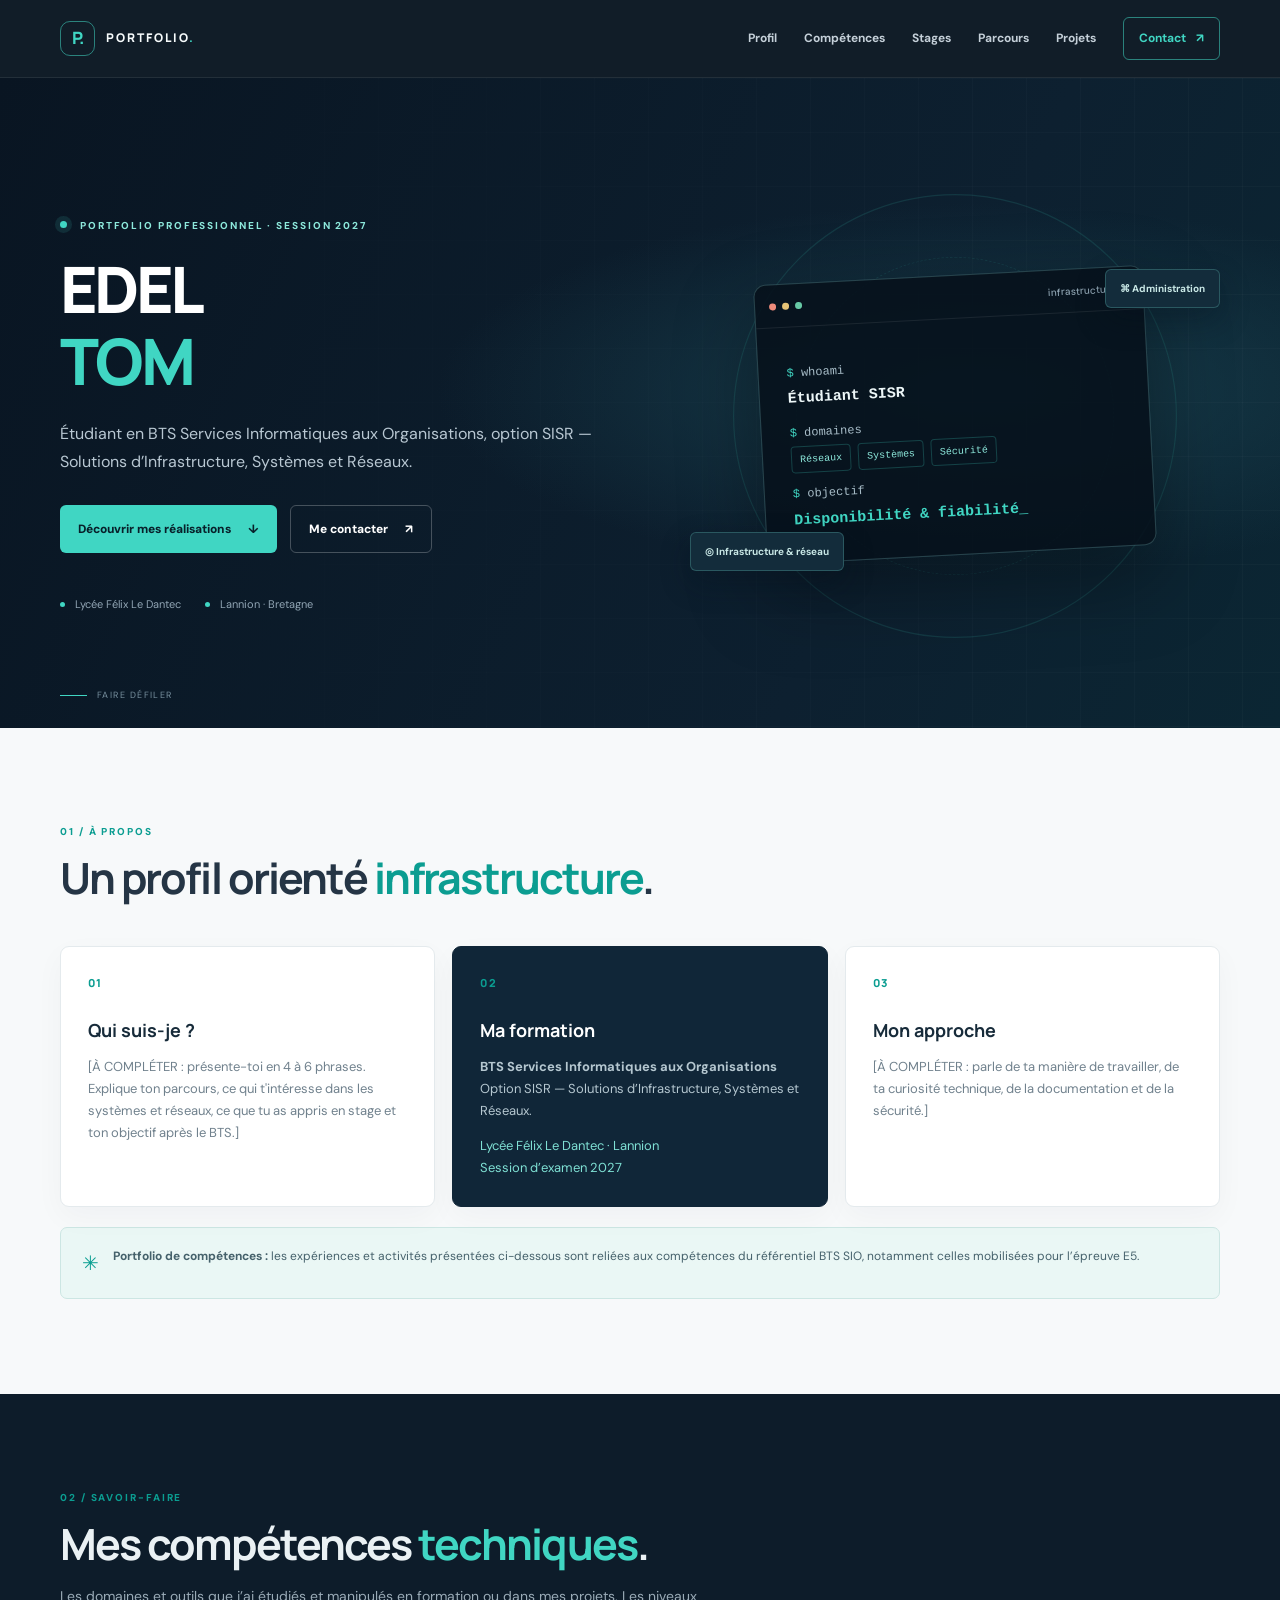
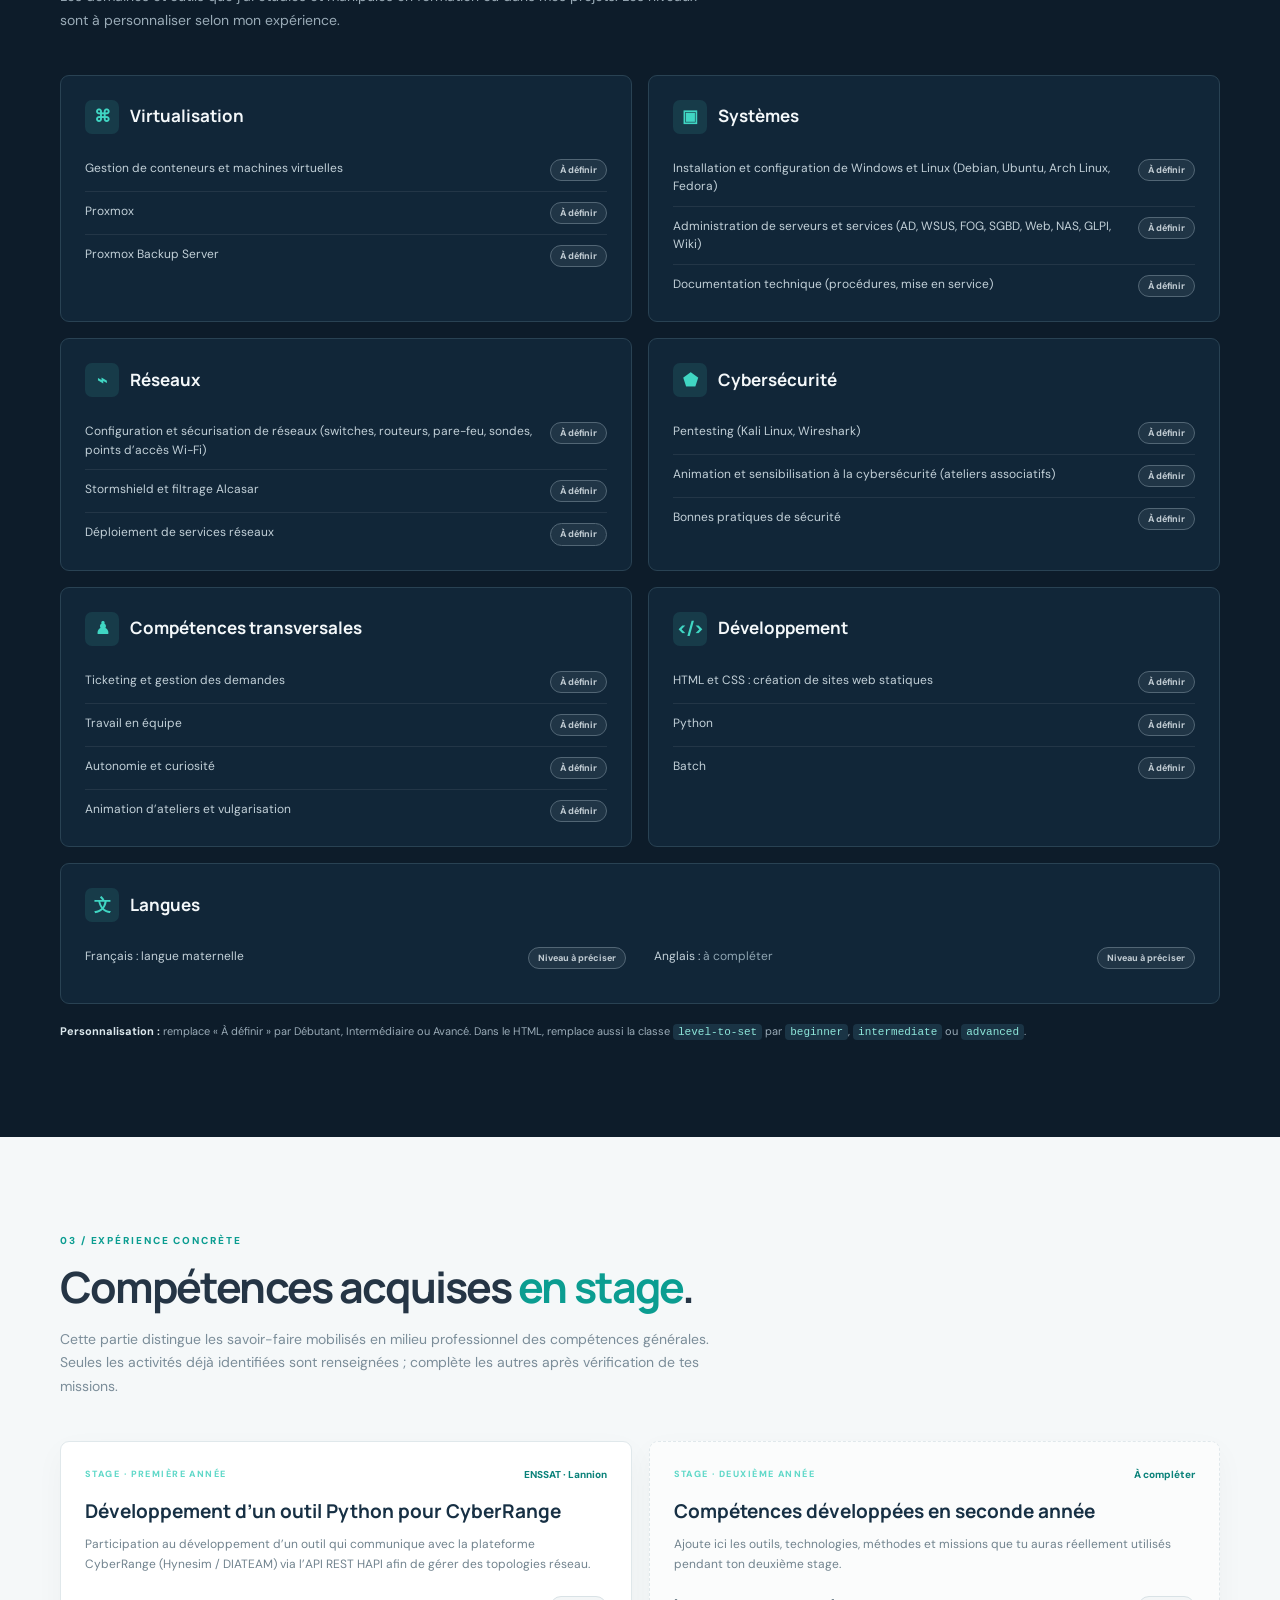
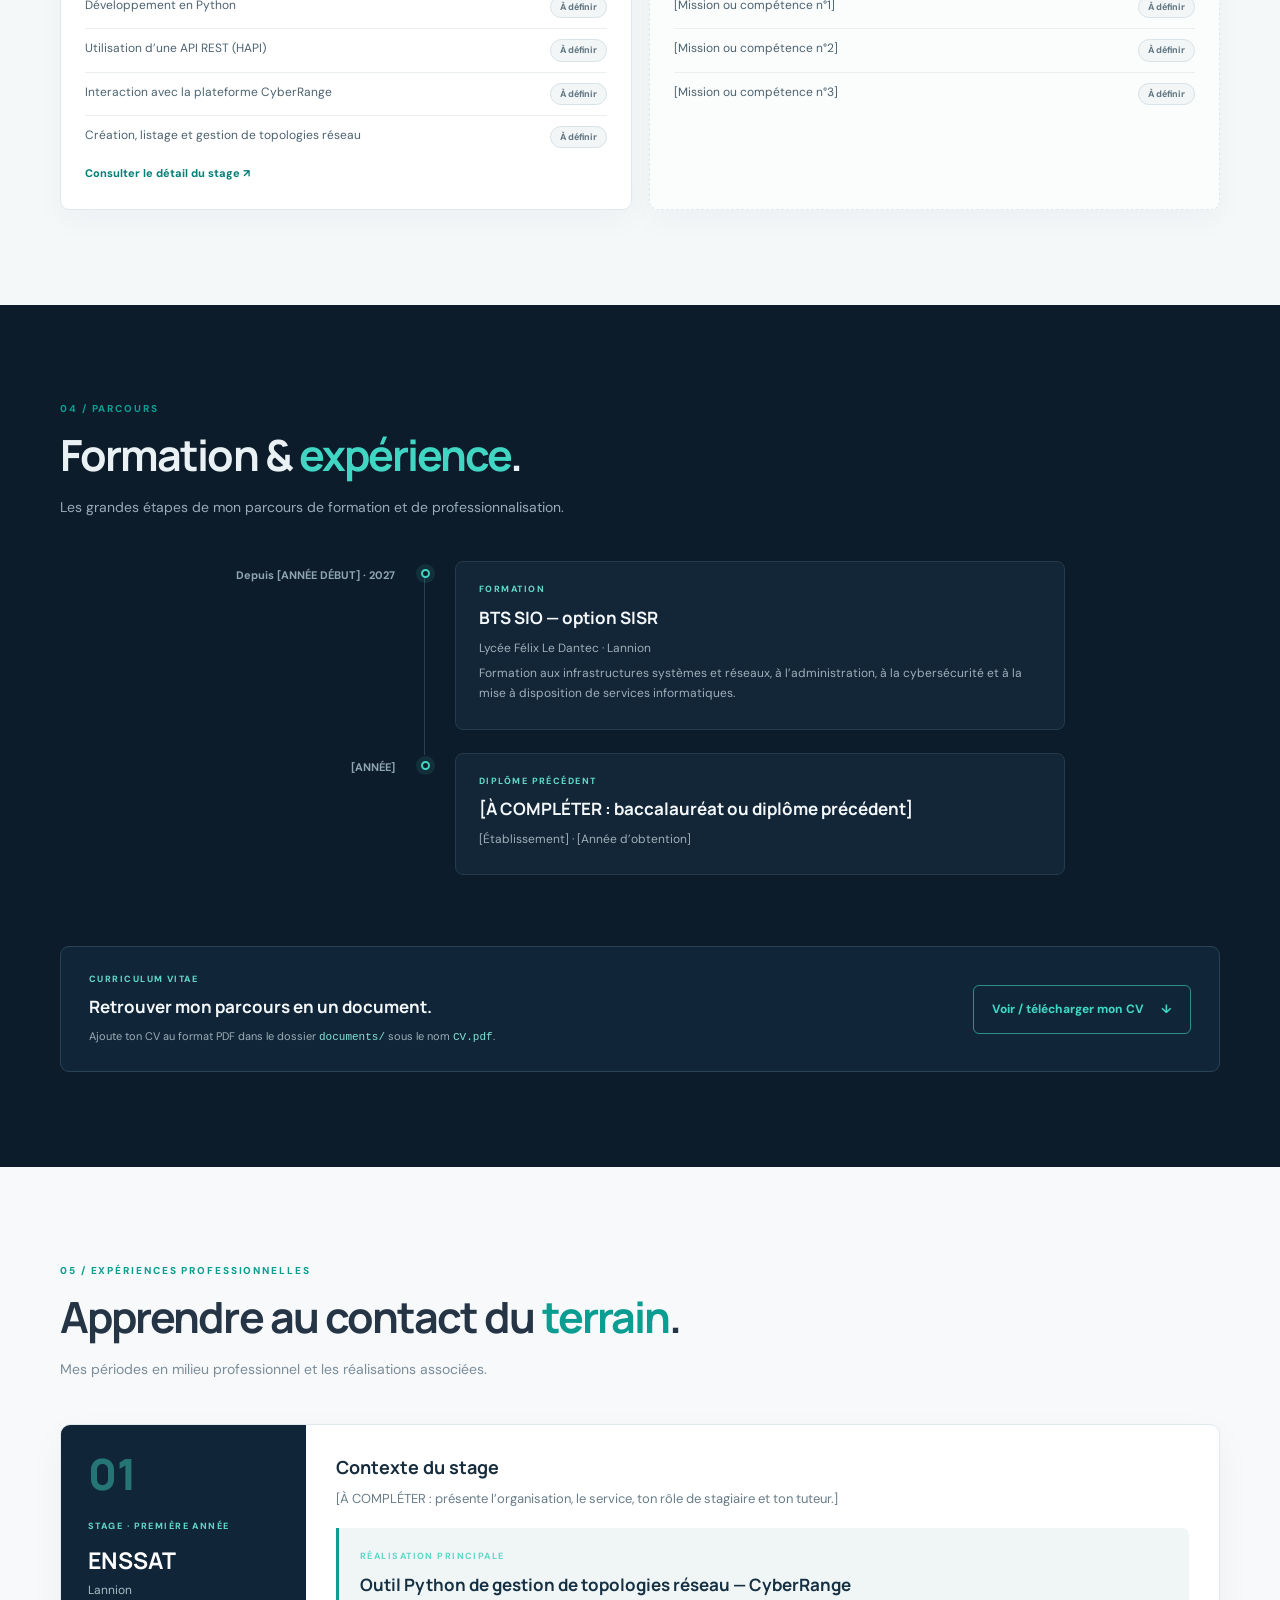
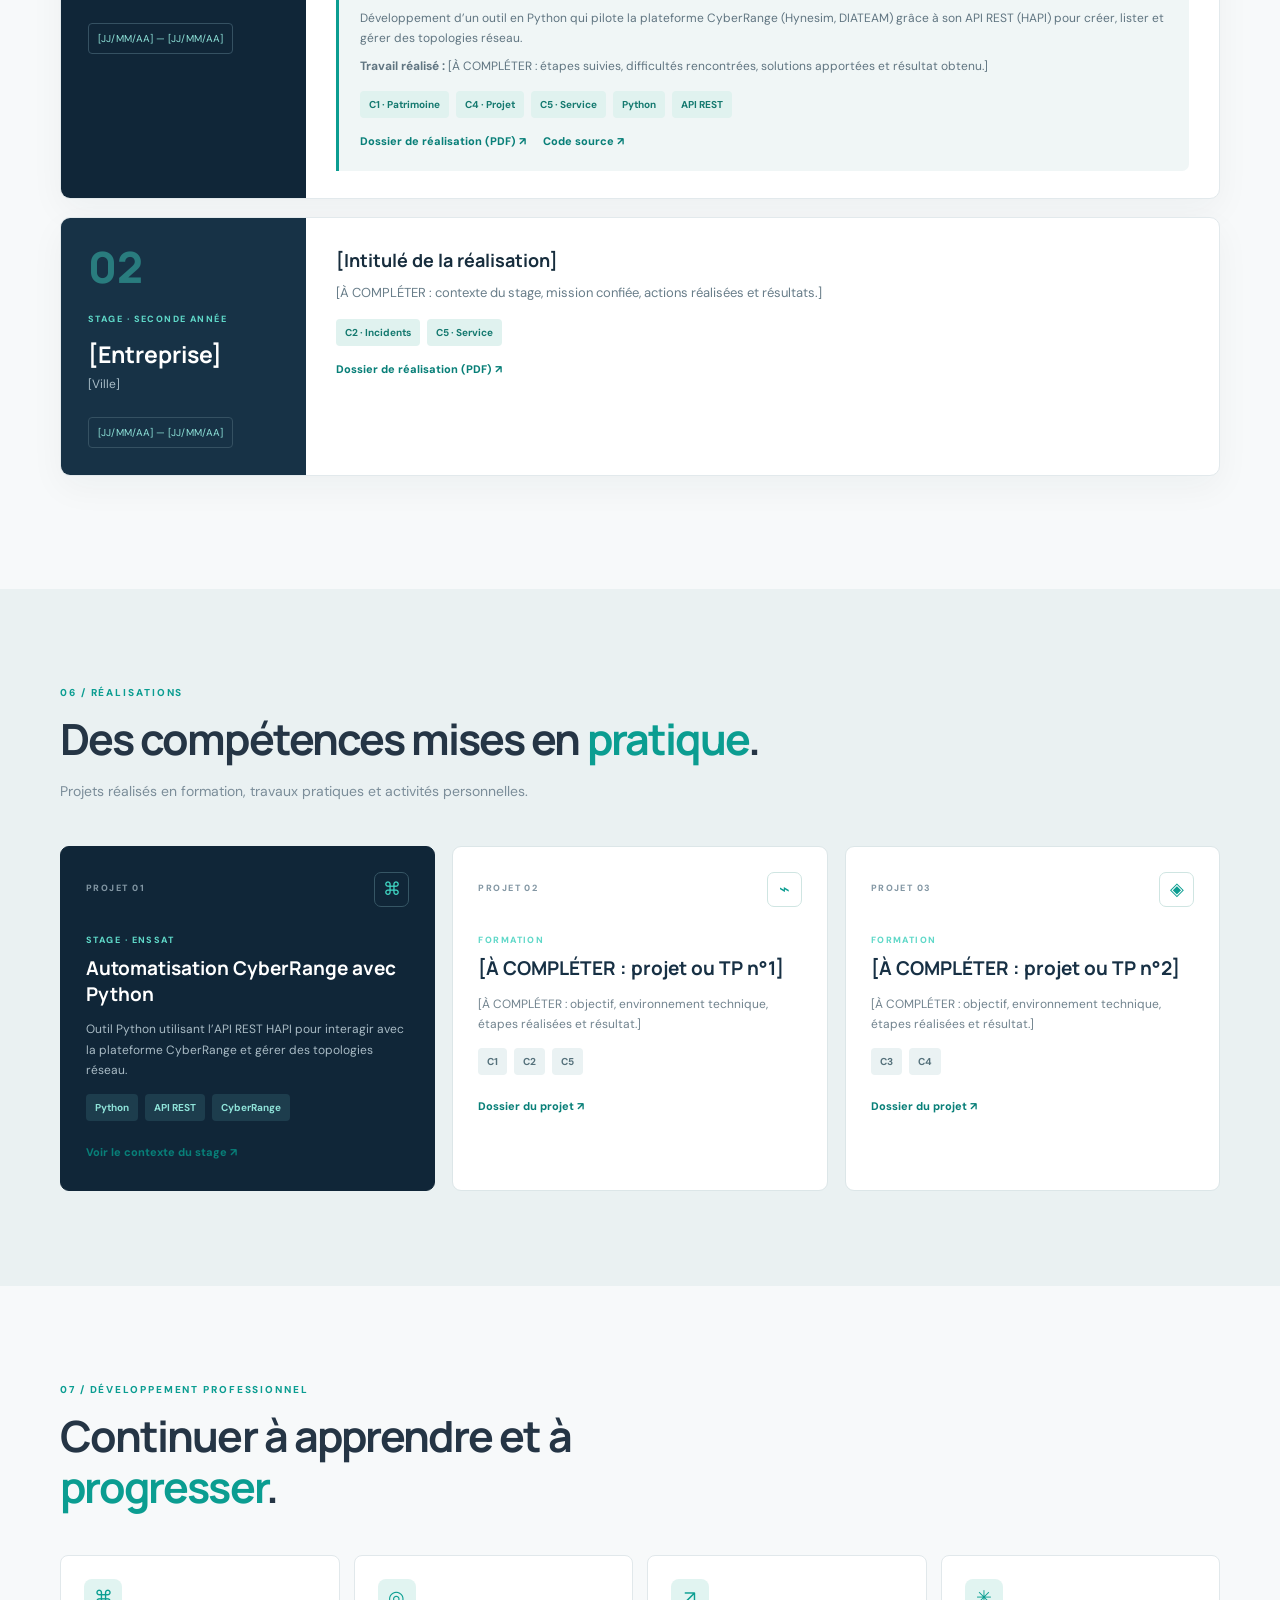
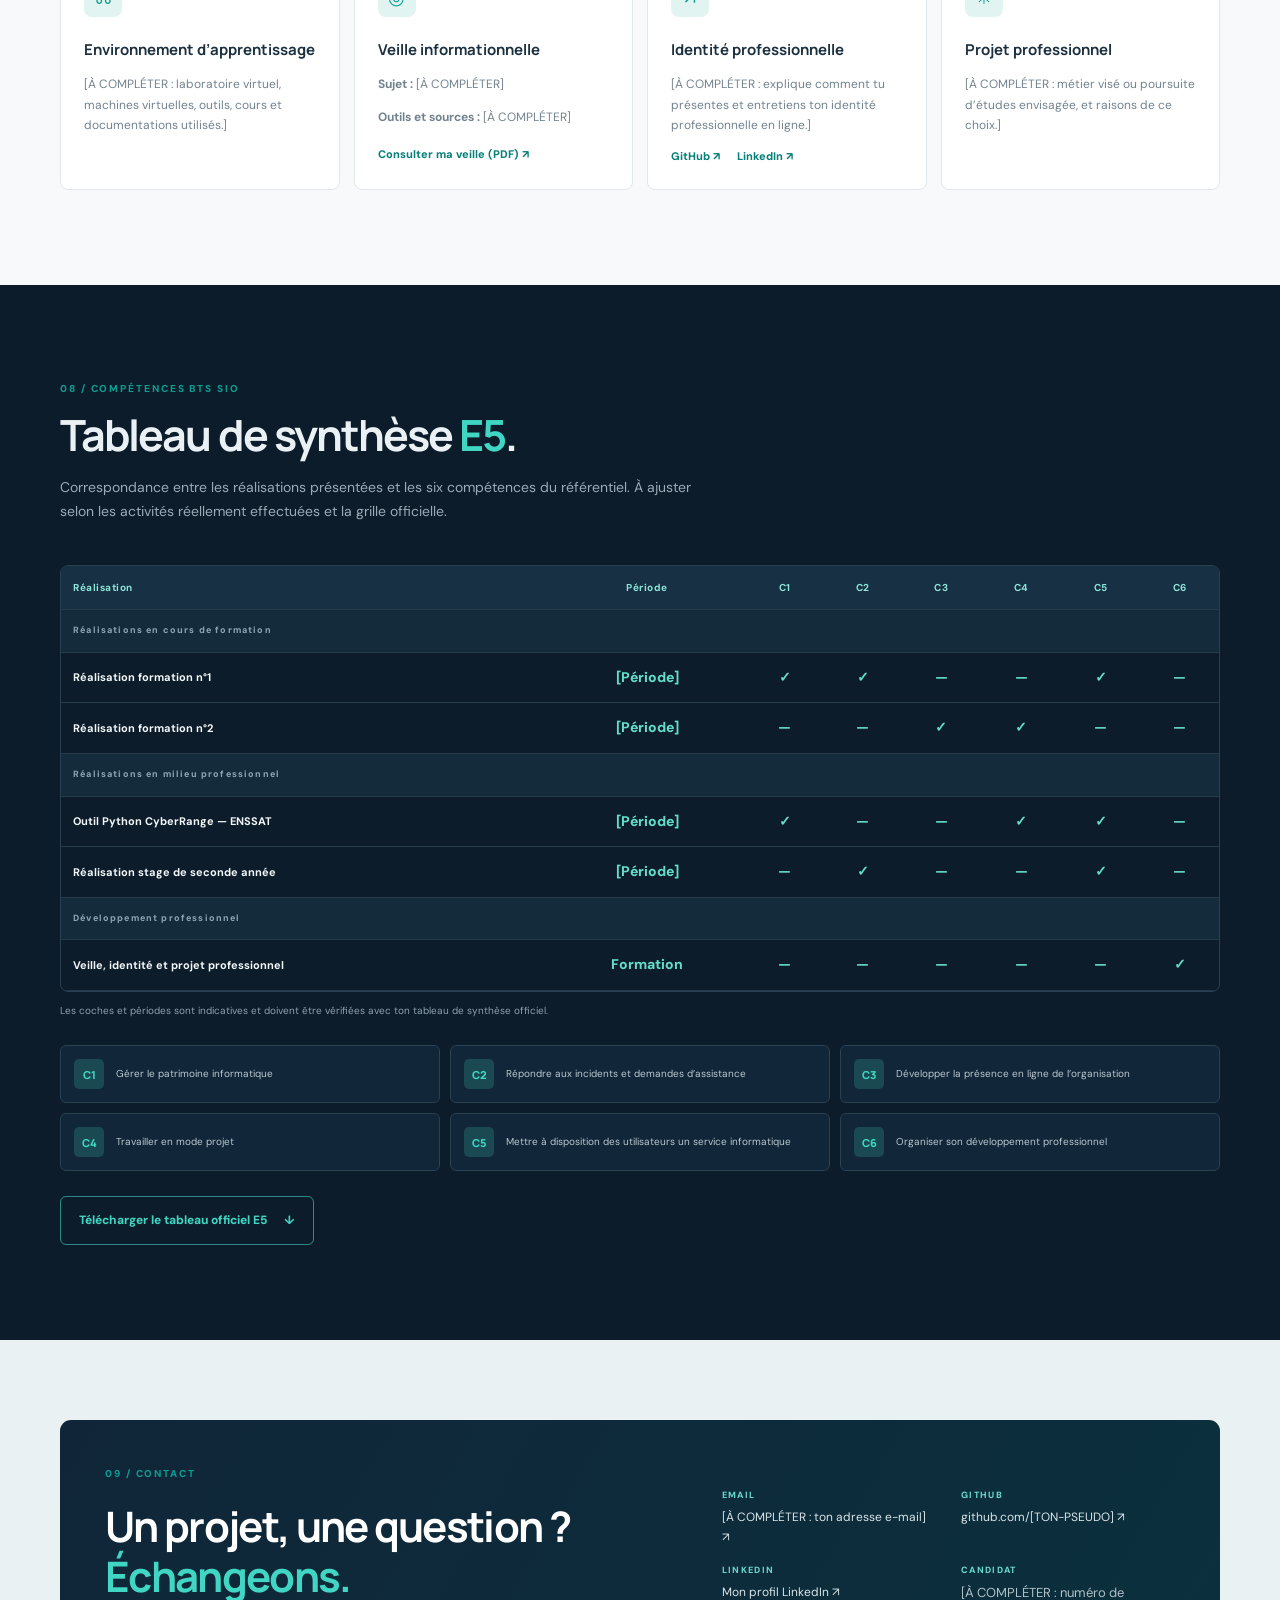
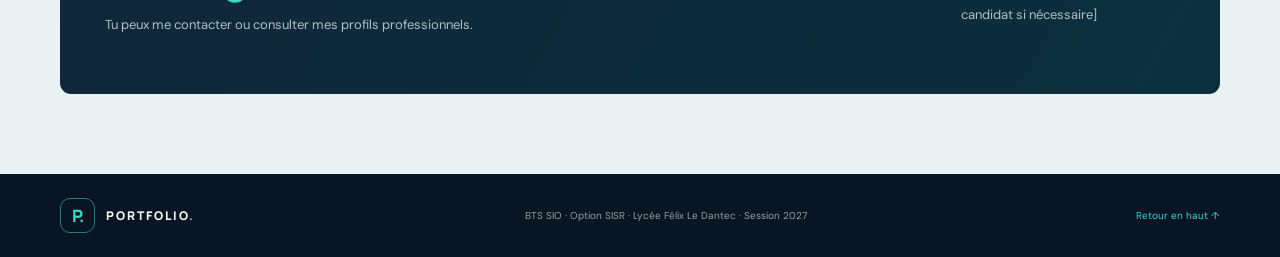
==== commit 6f5cf613: "Update index.html" ====
--- a/index.html
+++ b/index.html
@@ -24,7 +24,7 @@
     <section class="hero" id="accueil">
       <div class="hero-content">
         <p class="eyebrow"><span class="pulse"></span> PORTFOLIO PROFESSIONNEL · SESSION 2027</p>
-        <h1>Construire,<br><span>sécuriser</span> et<br>faire évoluer les infrastructures.</h1>
+        <h1>EDEL<br><span>TOM</span></h1>
         <p class="hero-lead">Étudiant en BTS Services Informatiques aux Organisations, option SISR — Solutions d’Infrastructure, Systèmes et Réseaux.</p>
         <div class="hero-actions">
           <a class="button button-primary" href="#realisations">Découvrir mes réalisations <span>↓</span></a>
